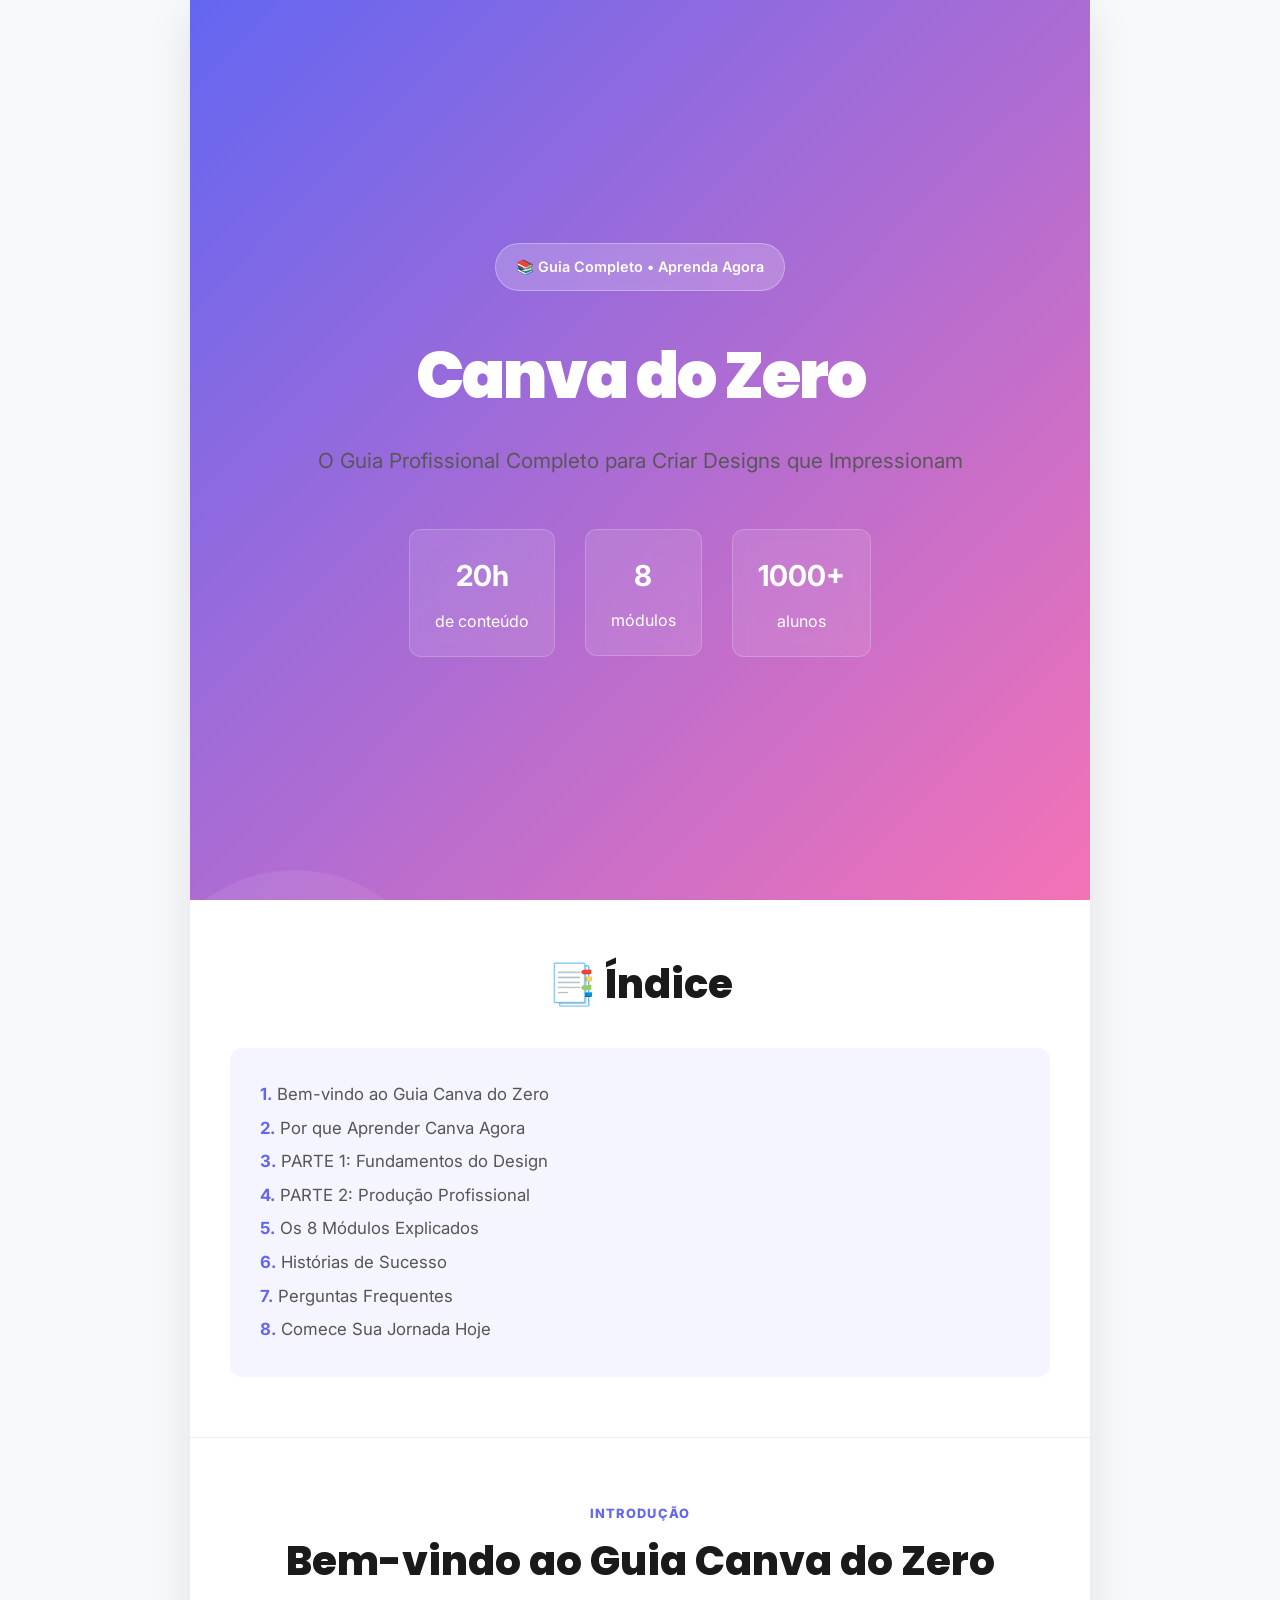
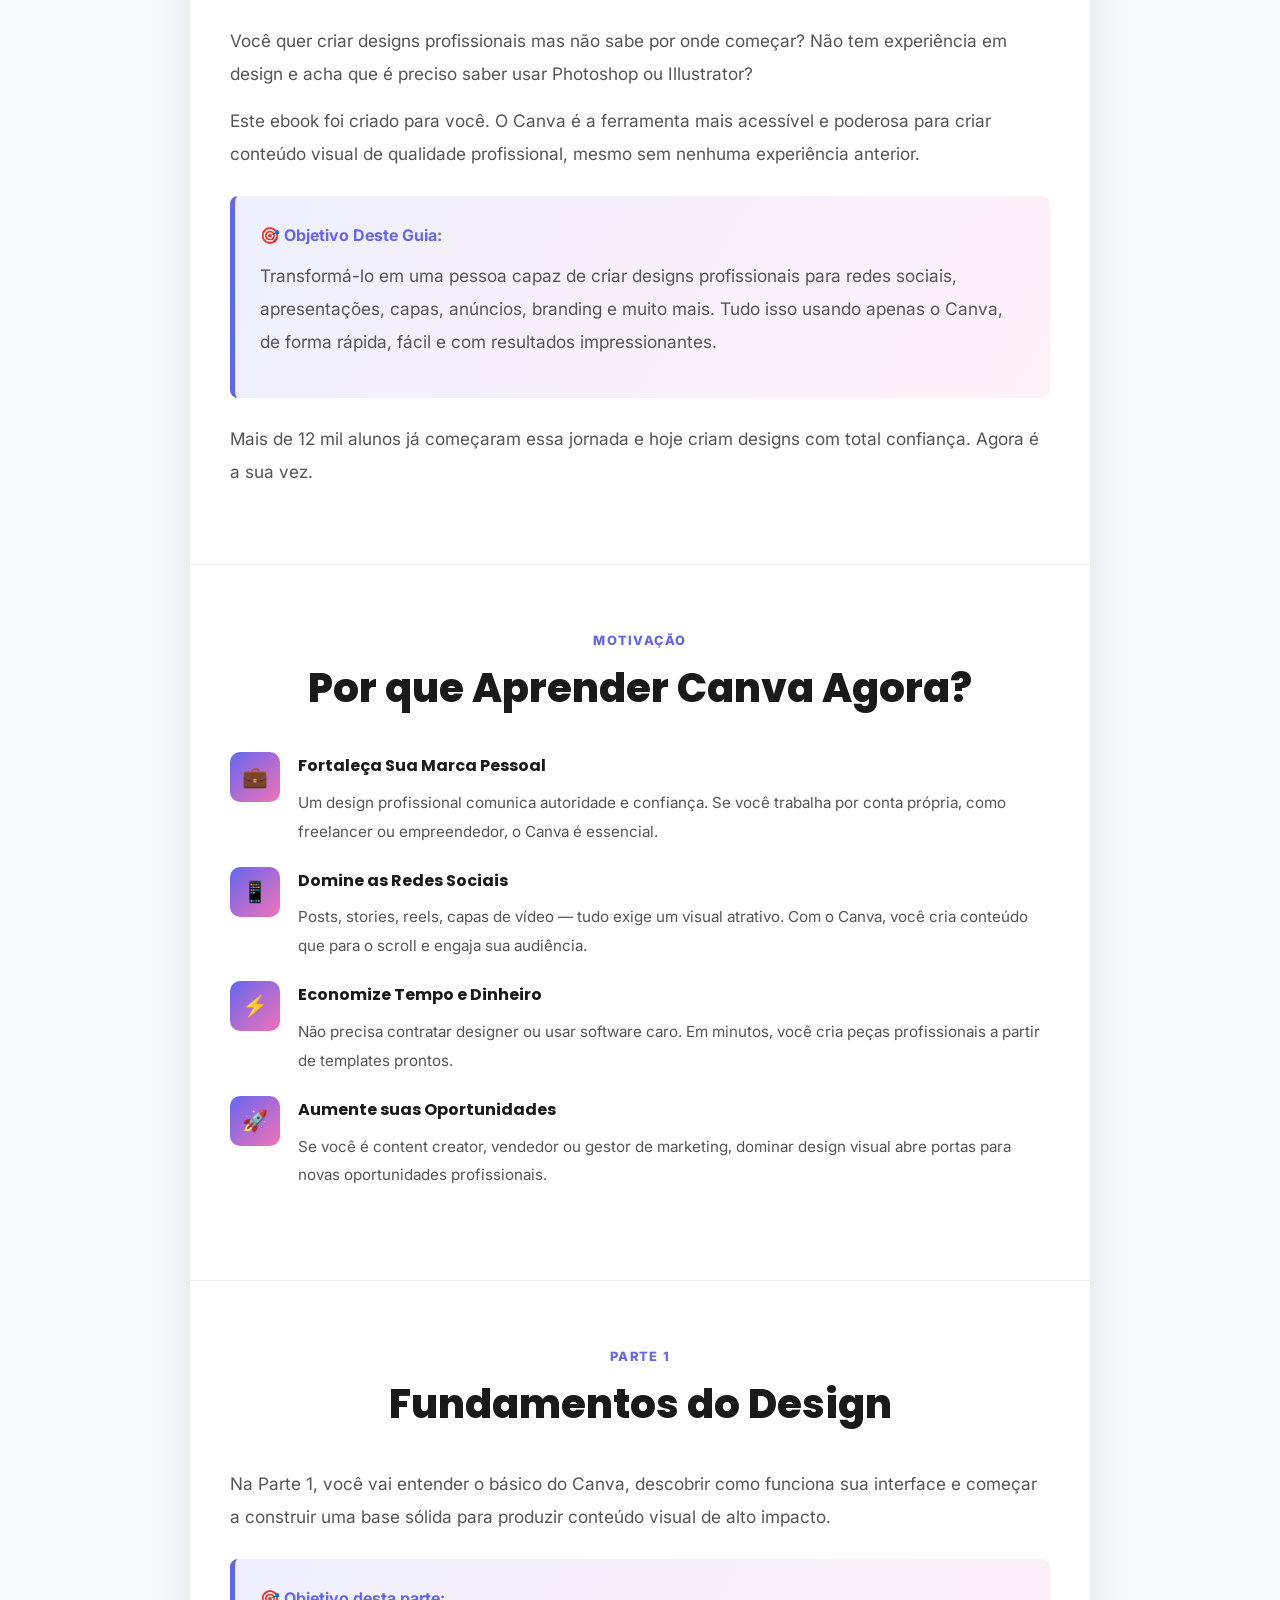
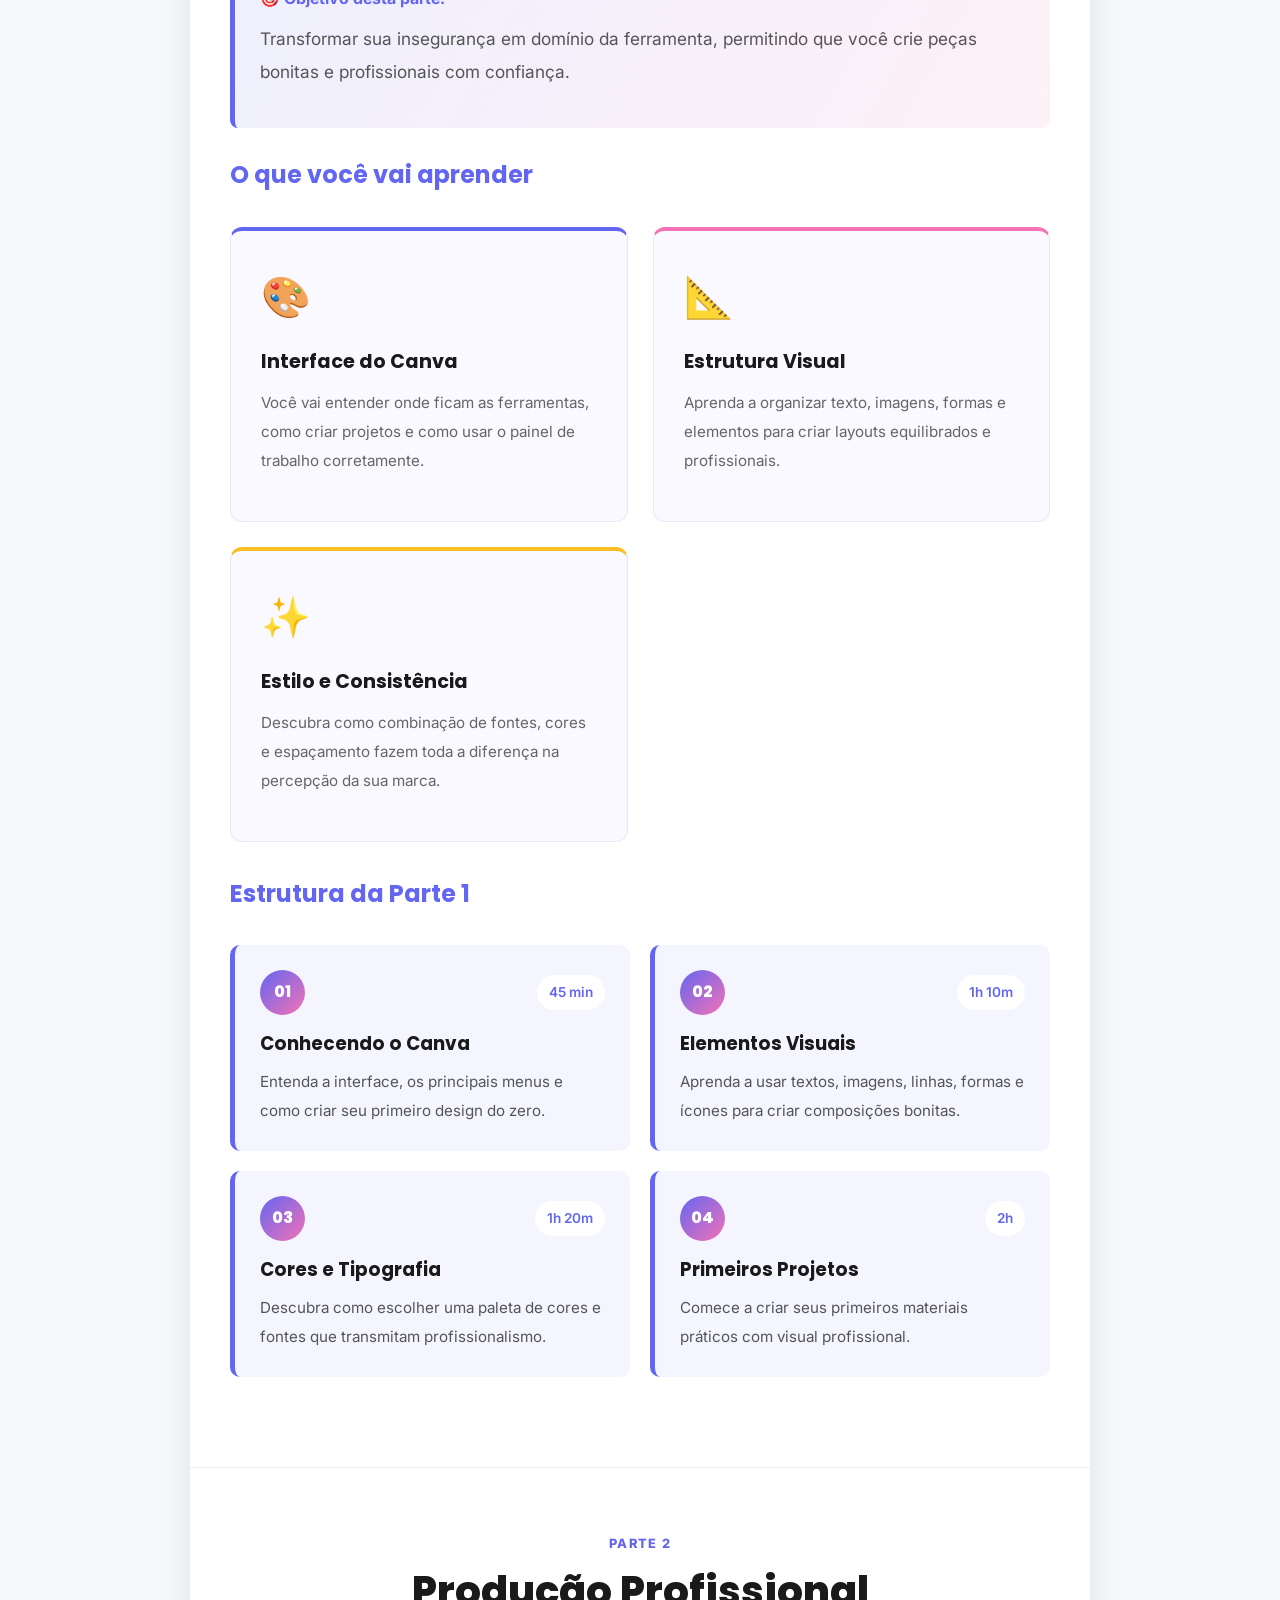
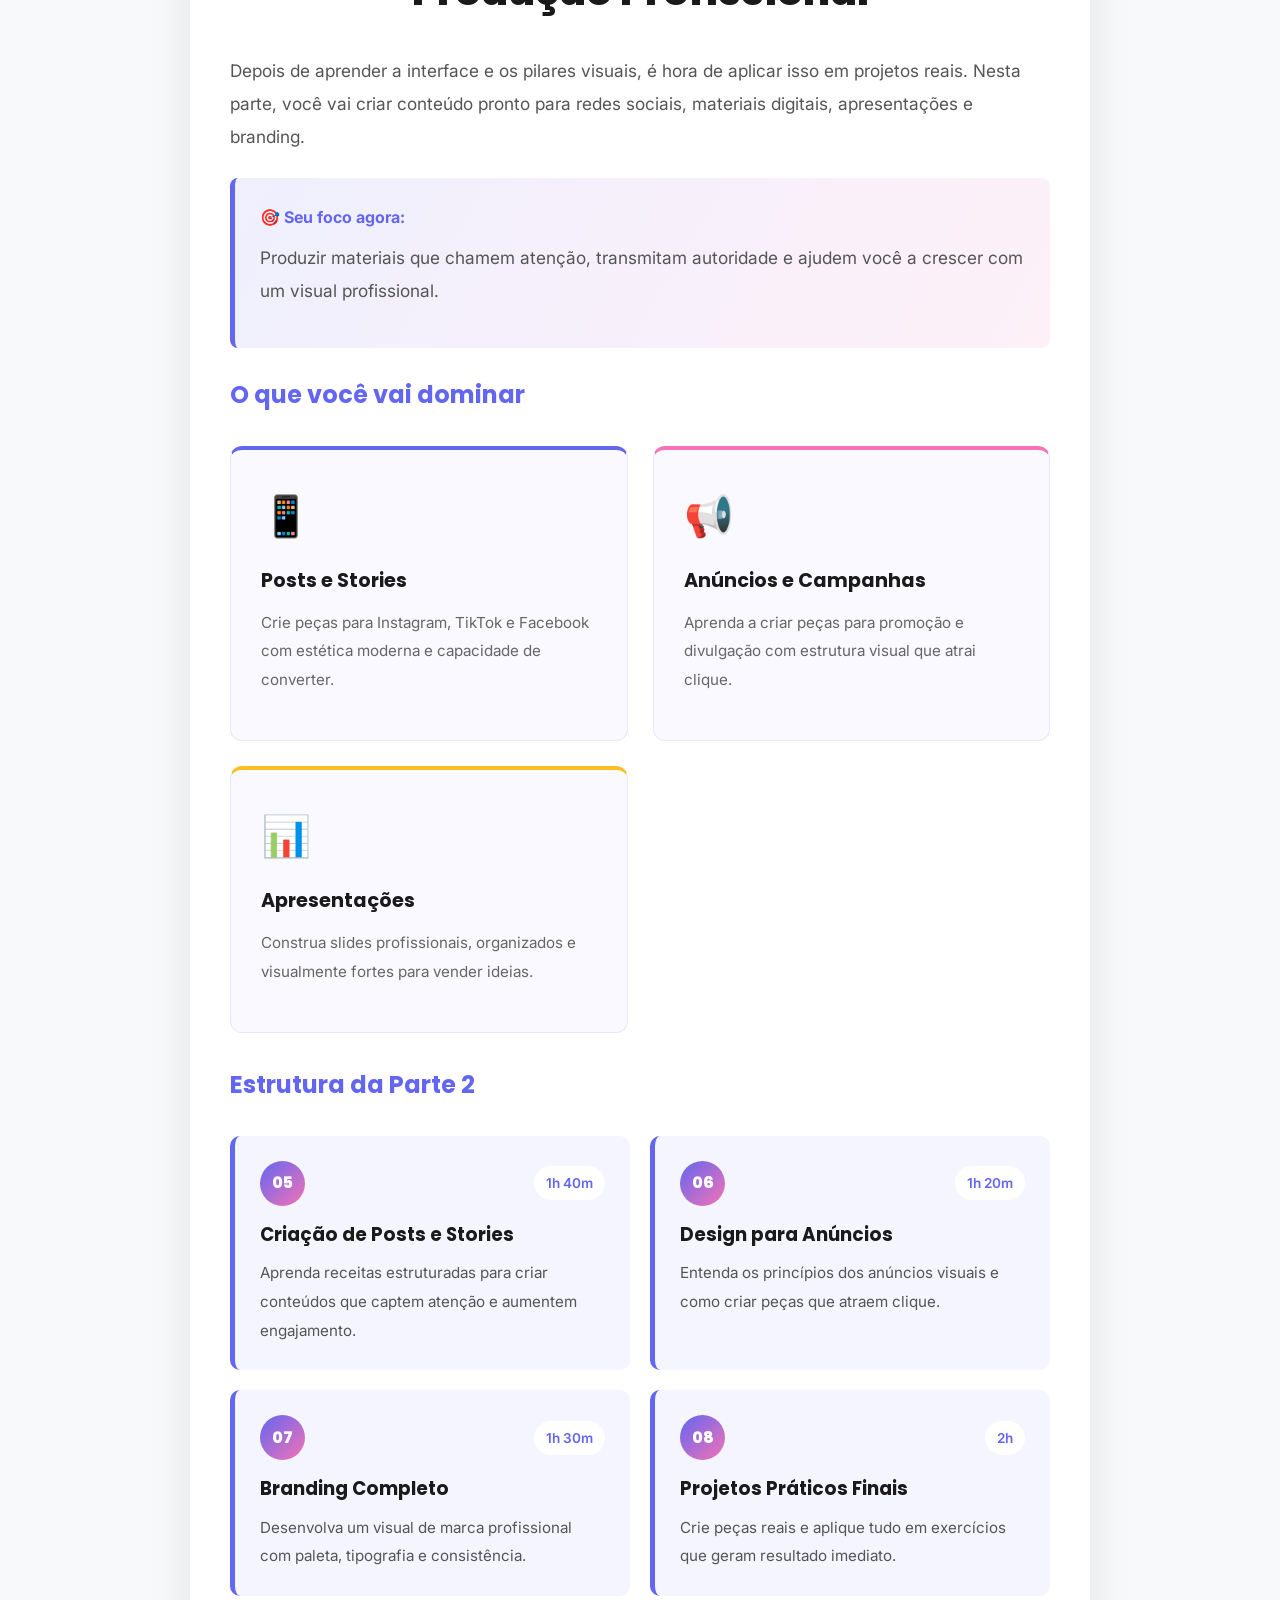
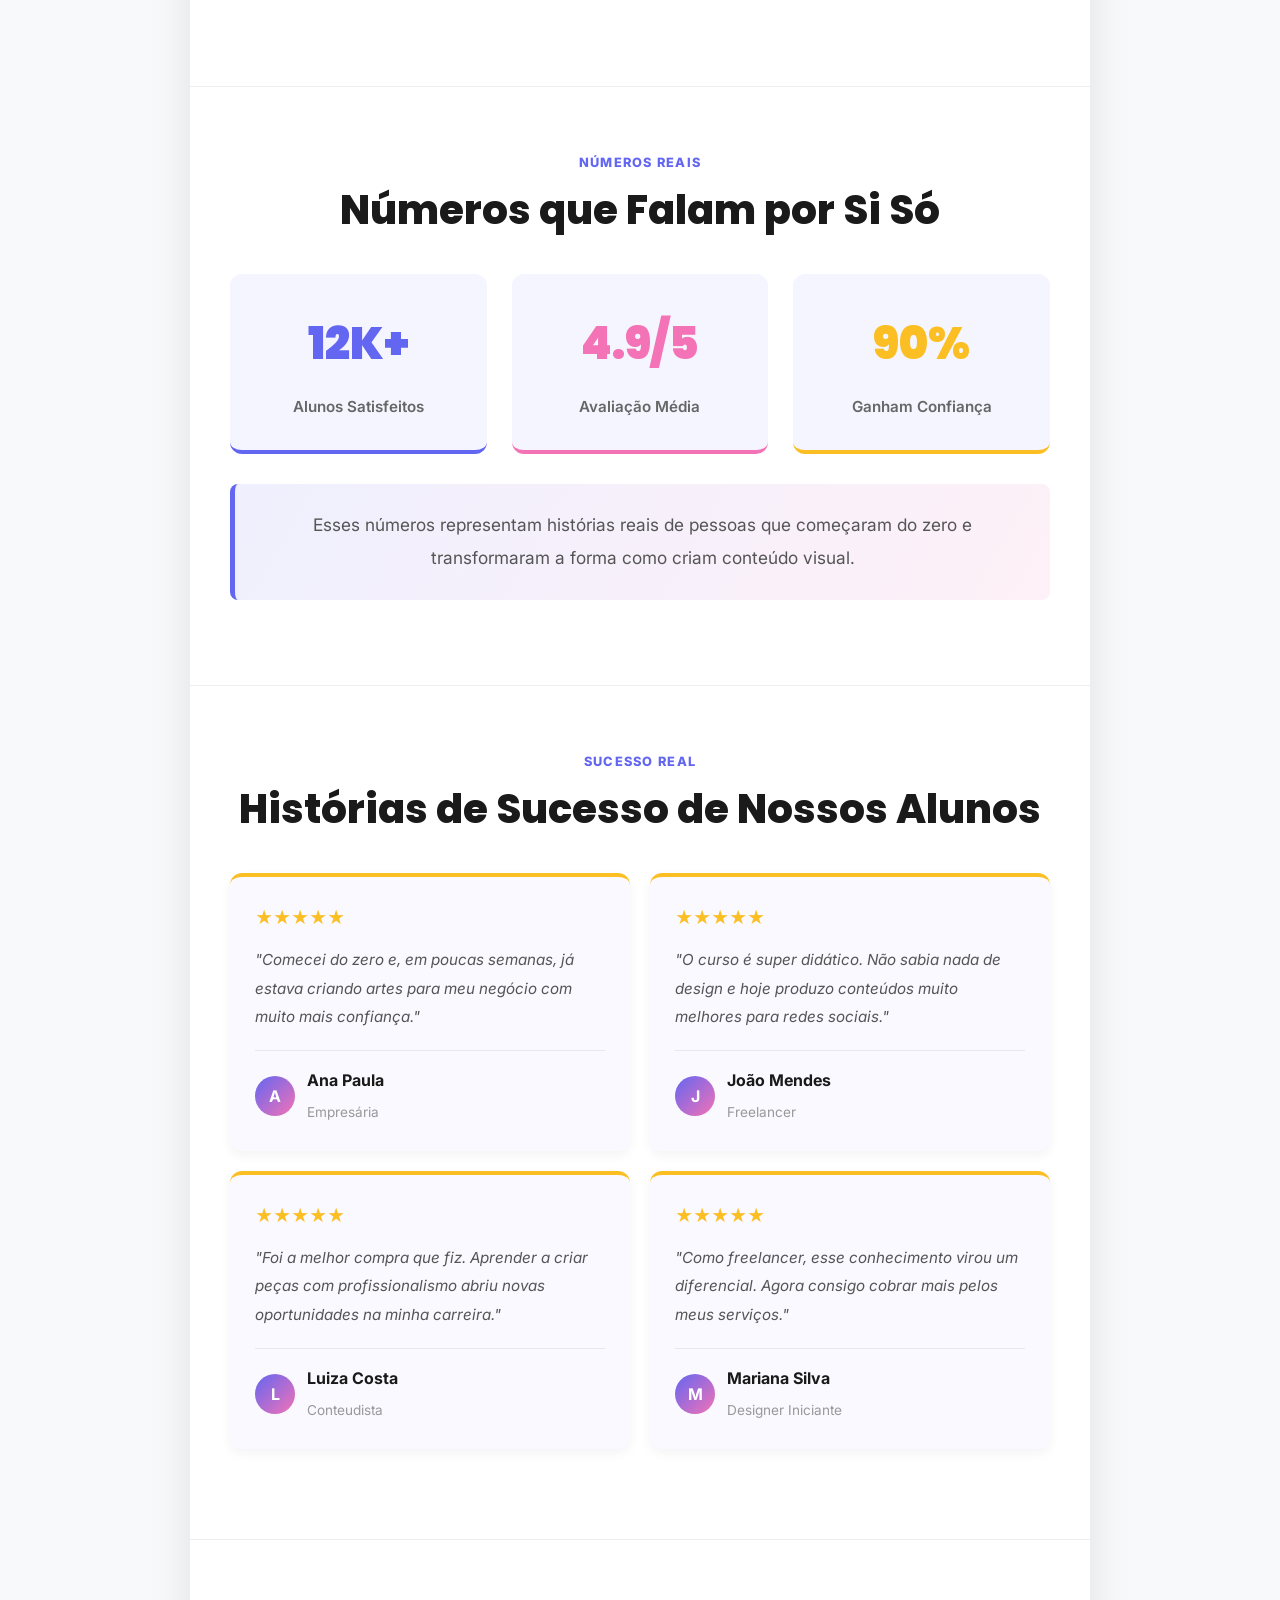
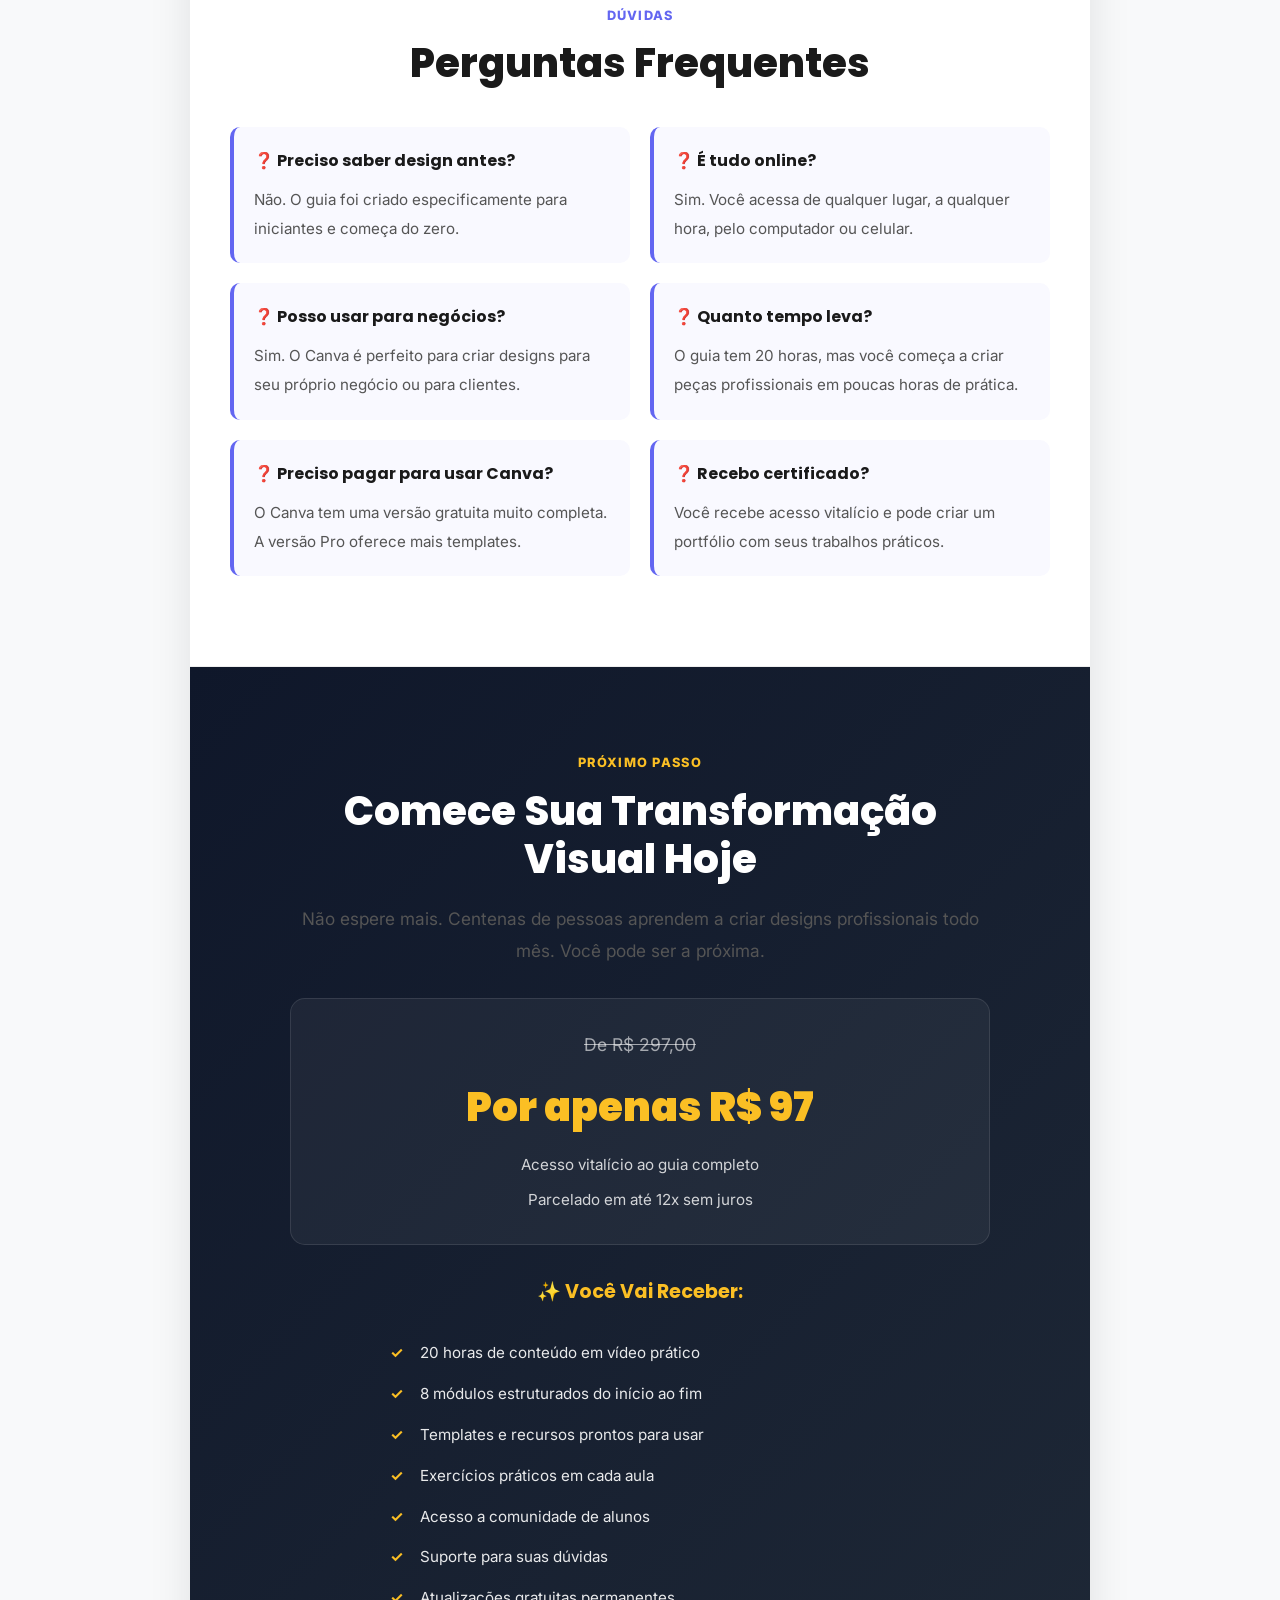
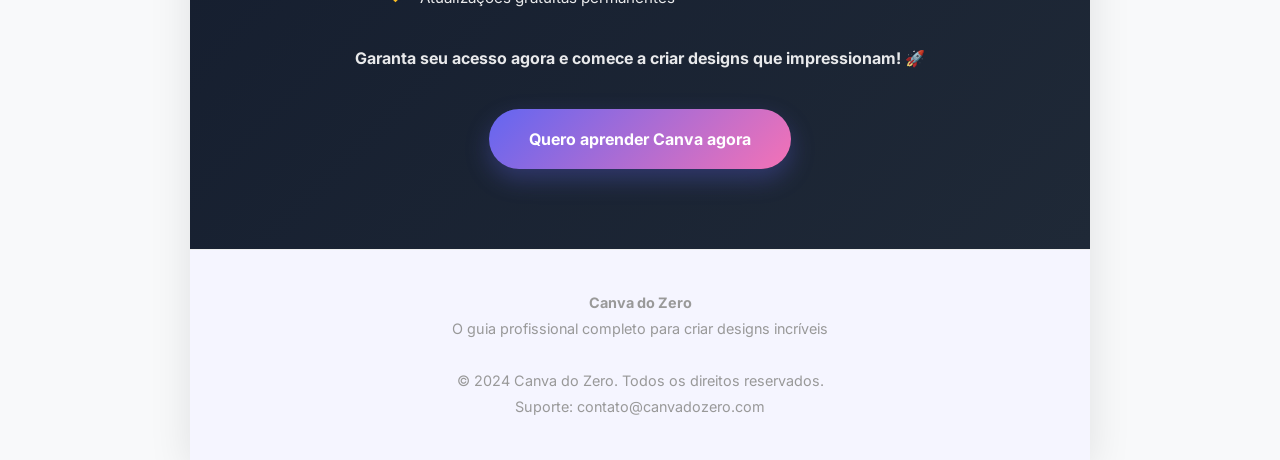
==== ebook-completo.html @ 4d731bd4 "Add: Ebook Canva do Zero completo em um único arquivo" ====
<!DOCTYPE html>
<html lang="pt-BR">
<head>
    <meta charset="UTF-8">
    <meta name="viewport" content="width=device-width, initial-scale=1.0">
    <title>Ebook Canva do Zero - Completo</title>
    <link rel="preconnect" href="https://fonts.googleapis.com">
    <link rel="preconnect" href="https://fonts.gstatic.com" crossorigin>
    <link href="https://fonts.googleapis.com/css2?family=Inter:wght@300;400;500;600;700;800;900&family=Poppins:wght@600;700;800;900&display=swap" rel="stylesheet">
    <style>
        * {
            margin: 0;
            padding: 0;
            box-sizing: border-box;
        }

        body {
            font-family: 'Inter', sans-serif;
            line-height: 1.6;
            color: #1a1a1a;
            background: #f8f9fa;
        }

        .ebook-container {
            max-width: 900px;
            margin: 0 auto;
            background: white;
            box-shadow: 0 10px 40px rgba(0, 0, 0, 0.1);
            line-height: 1.8;
        }

        /* ===== CAPA ===== */
        .cover {
            background: linear-gradient(135deg, #6366f1 0%, #f472b6 100%);
            color: white;
            padding: 100px 40px;
            text-align: center;
            position: relative;
            overflow: hidden;
            min-height: 100vh;
            display: flex;
            flex-direction: column;
            justify-content: center;
            align-items: center;
        }

        .cover::before {
            content: '';
            position: absolute;
            top: -50%;
            right: -10%;
            width: 400px;
            height: 400px;
            background: rgba(255,255,255,0.1);
            border-radius: 50%;
        }

        .cover::after {
            content: '';
            position: absolute;
            bottom: -30%;
            left: -5%;
            width: 300px;
            height: 300px;
            background: rgba(255,255,255,0.08);
            border-radius: 50%;
        }

        .cover-content {
            position: relative;
            z-index: 2;
            max-width: 700px;
        }

        .cover-badge {
            display: inline-block;
            background: rgba(255,255,255,0.2);
            padding: 10px 20px;
            border-radius: 50px;
            font-size: 0.9rem;
            font-weight: 600;
            margin-bottom: 20px;
            backdrop-filter: blur(10px);
            border: 1px solid rgba(255,255,255,0.3);
        }

        .cover h1 {
            font-family: 'Poppins', sans-serif;
            font-size: 4rem;
            font-weight: 900;
            margin: 30px 0;
            letter-spacing: -2px;
            line-height: 1.1;
        }

        .cover .subtitle {
            font-size: 1.3rem;
            opacity: 0.95;
            margin-bottom: 40px;
            line-height: 1.8;
        }

        .cover-features {
            display: flex;
            justify-content: center;
            gap: 30px;
            margin-top: 50px;
            flex-wrap: wrap;
        }

        .cover-feature {
            background: rgba(255,255,255,0.1);
            padding: 20px 25px;
            border-radius: 12px;
            border: 1px solid rgba(255,255,255,0.2);
            backdrop-filter: blur(10px);
        }

        .cover-feature strong {
            display: block;
            font-size: 1.8rem;
            margin-bottom: 5px;
        }

        /* ===== ÍNDICE ===== */
        .section {
            padding: 60px 40px;
            border-bottom: 1px solid #eee;
        }

        .section:last-child {
            border-bottom: none;
        }

        .section-header {
            text-align: center;
            margin-bottom: 40px;
        }

        .eyebrow {
            color: #6366f1;
            font-weight: 800;
            text-transform: uppercase;
            letter-spacing: 0.1em;
            font-size: 0.8rem;
            display: inline-block;
            margin-bottom: 12px;
        }

        h2 {
            font-family: 'Poppins', sans-serif;
            font-size: 2.5rem;
            font-weight: 800;
            color: #1a1a1a;
            margin-bottom: 20px;
            line-height: 1.2;
        }

        h3 {
            font-family: 'Poppins', sans-serif;
            font-size: 1.5rem;
            font-weight: 700;
            color: #6366f1;
            margin: 25px 0 15px;
        }

        p {
            font-size: 1.08rem;
            line-height: 1.9;
            color: #555;
            margin-bottom: 15px;
        }

        .table-of-contents {
            background: #f5f5ff;
            padding: 30px;
            border-radius: 12px;
            margin-top: 30px;
        }

        .toc-item {
            font-size: 1.05rem;
            line-height: 2;
            color: #555;
        }

        .toc-item strong {
            color: #6366f1;
        }

        /* ===== CONTEÚDO ===== */
        .highlight {
            background: linear-gradient(120deg, rgba(99, 102, 241, 0.1) 0%, rgba(244, 114, 182, 0.1) 100%);
            padding: 25px;
            border-left: 5px solid #6366f1;
            border-radius: 8px;
            margin: 25px 0;
        }

        .highlight strong {
            color: #6366f1;
            display: block;
            margin-bottom: 10px;
        }

        .grid {
            display: grid;
            grid-template-columns: repeat(auto-fit, minmax(280px, 1fr));
            gap: 25px;
            margin: 30px 0;
        }

        .card {
            background: #f9f9ff;
            padding: 30px;
            border-radius: 12px;
            border: 1px solid #e8e8f6;
            border-top: 4px solid #6366f1;
        }

        .card.pink {
            border-top-color: #f472b6;
        }

        .card.gold {
            border-top-color: #fbbf24;
        }

        .card-icon {
            font-size: 2.5rem;
            margin-bottom: 12px;
        }

        .card h4 {
            font-family: 'Poppins', sans-serif;
            font-size: 1.2rem;
            font-weight: 700;
            margin-bottom: 10px;
            color: #1a1a1a;
        }

        .card p {
            font-size: 0.95rem;
            color: #666;
        }

        /* ===== MÓDULOS ===== */
        .modules {
            display: grid;
            grid-template-columns: repeat(auto-fit, minmax(300px, 1fr));
            gap: 20px;
            margin: 30px 0;
        }

        .module {
            background: #f5f5ff;
            padding: 25px;
            border-radius: 10px;
            border-left: 5px solid #6366f1;
        }

        .module-header {
            display: flex;
            justify-content: space-between;
            align-items: center;
            margin-bottom: 12px;
        }

        .module-number {
            background: linear-gradient(135deg, #6366f1, #f472b6);
            color: white;
            width: 45px;
            height: 45px;
            border-radius: 50%;
            display: flex;
            align-items: center;
            justify-content: center;
            font-weight: 800;
            font-family: 'Poppins', sans-serif;
        }

        .module-time {
            background: white;
            color: #6366f1;
            padding: 5px 12px;
            border-radius: 20px;
            font-size: 0.85rem;
            font-weight: 600;
        }

        .module h4 {
            font-family: 'Poppins', sans-serif;
            font-size: 1.15rem;
            font-weight: 700;
            margin: 0 0 8px 0;
            color: #1a1a1a;
        }

        .module p {
            font-size: 0.95rem;
            margin-bottom: 0;
        }

        /* ===== BENEFÍCIOS ===== */
        .benefits-list {
            display: grid;
            gap: 20px;
            margin: 30px 0;
        }

        .benefit-item {
            display: flex;
            gap: 18px;
            align-items: flex-start;
        }

        .benefit-icon {
            width: 50px;
            height: 50px;
            background: linear-gradient(135deg, #6366f1, #f472b6);
            border-radius: 10px;
            display: flex;
            align-items: center;
            justify-content: center;
            font-size: 1.3rem;
            flex-shrink: 0;
            color: white;
        }

        .benefit-content h4 {
            font-family: 'Poppins', sans-serif;
            font-weight: 700;
            margin-bottom: 8px;
            color: #1a1a1a;
        }

        .benefit-content p {
            font-size: 0.95rem;
            margin-bottom: 0;
        }

        /* ===== DEPOIMENTOS ===== */
        .testimonials {
            display: grid;
            grid-template-columns: repeat(auto-fit, minmax(300px, 1fr));
            gap: 20px;
            margin: 30px 0;
        }

        .testimonial {
            background: #f9f9ff;
            padding: 25px;
            border-radius: 12px;
            border-top: 4px solid #fbbf24;
            box-shadow: 0 4px 12px rgba(0,0,0,0.05);
        }

        .stars {
            color: #fbbf24;
            font-size: 1.1rem;
            margin-bottom: 12px;
        }

        .testimonial-text {
            font-style: italic;
            color: #555;
            margin-bottom: 18px;
            font-size: 0.95rem;
        }

        .testimonial-author {
            display: flex;
            align-items: center;
            gap: 12px;
            padding-top: 15px;
            border-top: 1px solid #e8e8e8;
        }

        .author-avatar {
            width: 40px;
            height: 40px;
            border-radius: 50%;
            background: linear-gradient(135deg, #6366f1, #f472b6);
            color: white;
            display: flex;
            align-items: center;
            justify-content: center;
            font-weight: 700;
            font-size: 1rem;
        }

        .author-info strong {
            display: block;
            color: #1a1a1a;
            margin-bottom: 2px;
        }

        .author-info span {
            font-size: 0.85rem;
            color: #999;
        }

        /* ===== FAQ ===== */
        .faq {
            display: grid;
            grid-template-columns: repeat(auto-fit, minmax(300px, 1fr));
            gap: 20px;
            margin: 30px 0;
        }

        .faq-item {
            background: #f9f9ff;
            padding: 20px;
            border-radius: 10px;
            border-left: 4px solid #6366f1;
        }

        .faq-item h4 {
            font-family: 'Poppins', sans-serif;
            font-weight: 700;
            margin-bottom: 10px;
            color: #1a1a1a;
        }

        .faq-item p {
            font-size: 0.95rem;
            margin-bottom: 0;
        }

        /* ===== ESTATÍSTICAS ===== */
        .stats {
            display: grid;
            grid-template-columns: repeat(auto-fit, minmax(200px, 1fr));
            gap: 25px;
            margin: 30px 0;
        }

        .stat-box {
            background: #f5f5ff;
            padding: 30px;
            border-radius: 12px;
            text-align: center;
            border-bottom: 4px solid #6366f1;
        }

        .stat-box.pink {
            border-bottom-color: #f472b6;
        }

        .stat-box.gold {
            border-bottom-color: #fbbf24;
        }

        .stat-number {
            font-family: 'Poppins', sans-serif;
            font-size: 2.8rem;
            font-weight: 900;
            color: #6366f1;
            margin-bottom: 8px;
        }

        .stat-box.pink .stat-number {
            color: #f472b6;
        }

        .stat-box.gold .stat-number {
            color: #fbbf24;
        }

        .stat-label {
            font-size: 0.95rem;
            font-weight: 600;
            color: #666;
        }

        /* ===== CTA FINAL ===== */
        .cta-section {
            background: linear-gradient(135deg, #0f172a 0%, #1f2937 100%);
            color: white;
            text-align: center;
            padding: 80px 40px;
        }

        .cta-content {
            max-width: 700px;
            margin: 0 auto;
        }

        .cta-section h2 {
            color: white;
            margin-bottom: 20px;
        }

        .cta-section .eyebrow {
            color: #fbbf24;
        }

        .price-box {
            background: rgba(255,255,255,0.05);
            border: 1px solid rgba(255,255,255,0.1);
            border-radius: 15px;
            padding: 30px;
            margin: 30px 0;
        }

        .old-price {
            text-decoration: line-through;
            color: rgba(255,255,255,0.6);
            font-size: 1.1rem;
            margin-bottom: 10px;
        }

        .new-price {
            font-family: 'Poppins', sans-serif;
            font-size: 2.5rem;
            font-weight: 900;
            color: #fbbf24;
        }

        .price-period {
            color: rgba(255,255,255,0.8);
            font-size: 0.95rem;
            margin-top: 8px;
        }

        .benefits-list-cta {
            text-align: left;
            margin: 30px 0;
            max-width: 500px;
            margin-left: auto;
            margin-right: auto;
        }

        .benefits-list-cta p {
            color: rgba(255,255,255,0.9);
            margin: 12px 0;
            font-size: 0.95rem;
            padding-left: 30px;
            position: relative;
        }

        .benefits-list-cta p:before {
            content: '✓';
            position: absolute;
            left: 0;
            color: #fbbf24;
            font-weight: 700;
        }

        .btn {
            display: inline-block;
            background: linear-gradient(135deg, #6366f1, #f472b6);
            color: white;
            text-decoration: none;
            padding: 16px 40px;
            border-radius: 50px;
            font-weight: 700;
            font-size: 1rem;
            margin-top: 20px;
            box-shadow: 0 10px 25px rgba(99, 102, 241, 0.3);
            transition: transform 0.2s;
        }

        .btn:hover {
            transform: translateY(-2px);
        }

        /* ===== FOOTER ===== */
        .footer {
            text-align: center;
            padding: 40px;
            background: #f5f5ff;
            color: #999;
            font-size: 0.9rem;
            border-top: 1px solid #eee;
        }

        /* ===== PÁGINA QUEBRA (PRINT) ===== */
        @media print {
            .section {
                page-break-inside: avoid;
                padding: 40px;
            }
        }

        @media (max-width: 768px) {
            .cover h1 {
                font-size: 2.5rem;
            }

            h2 {
                font-size: 1.8rem;
            }

            .section {
                padding: 40px 20px;
            }

            .grid, .modules, .stats, .testimonials, .faq {
                grid-template-columns: 1fr;
            }

            .cover-features {
                gap: 15px;
            }
        }
    </style>
</head>
<body>
    <div class="ebook-container">
        <!-- ===== CAPA ===== -->
        <section class="cover">
            <div class="cover-content">
                <div class="cover-badge">📚 Guia Completo • Aprenda Agora</div>
                <h1>Canva do Zero</h1>
                <p class="subtitle">O Guia Profissional Completo para Criar Designs que Impressionam</p>

                <div class="cover-features">
                    <div class="cover-feature">
                        <strong>20h</strong>
                        <span>de conteúdo</span>
                    </div>
                    <div class="cover-feature">
                        <strong>8</strong>
                        <span>módulos</span>
                    </div>
                    <div class="cover-feature">
                        <strong>1000+</strong>
                        <span>alunos</span>
                    </div>
                </div>
            </div>
        </section>

        <!-- ===== ÍNDICE ===== -->
        <section class="section">
            <div class="section-header">
                <h2>📑 Índice</h2>
            </div>
            <div class="table-of-contents">
                <div class="toc-item"><strong>1.</strong> Bem-vindo ao Guia Canva do Zero</div>
                <div class="toc-item"><strong>2.</strong> Por que Aprender Canva Agora</div>
                <div class="toc-item"><strong>3.</strong> PARTE 1: Fundamentos do Design</div>
                <div class="toc-item"><strong>4.</strong> PARTE 2: Produção Profissional</div>
                <div class="toc-item"><strong>5.</strong> Os 8 Módulos Explicados</div>
                <div class="toc-item"><strong>6.</strong> Histórias de Sucesso</div>
                <div class="toc-item"><strong>7.</strong> Perguntas Frequentes</div>
                <div class="toc-item"><strong>8.</strong> Comece Sua Jornada Hoje</div>
            </div>
        </section>

        <!-- ===== INTRODUÇÃO ===== -->
        <section class="section">
            <div class="section-header">
                <span class="eyebrow">Introdução</span>
                <h2>Bem-vindo ao Guia Canva do Zero</h2>
            </div>

            <p>Você quer criar designs profissionais mas não sabe por onde começar? Não tem experiência em design e acha que é preciso saber usar Photoshop ou Illustrator?</p>

            <p>Este ebook foi criado para você. O Canva é a ferramenta mais acessível e poderosa para criar conteúdo visual de qualidade profissional, mesmo sem nenhuma experiência anterior.</p>

            <div class="highlight">
                <strong>🎯 Objetivo Deste Guia:</strong>
                <p>Transformá-lo em uma pessoa capaz de criar designs profissionais para redes sociais, apresentações, capas, anúncios, branding e muito mais. Tudo isso usando apenas o Canva, de forma rápida, fácil e com resultados impressionantes.</p>
            </div>

            <p>Mais de 12 mil alunos já começaram essa jornada e hoje criam designs com total confiança. Agora é a sua vez.</p>
        </section>

        <!-- ===== POR QUE APRENDER ===== -->
        <section class="section">
            <div class="section-header">
                <span class="eyebrow">Motivação</span>
                <h2>Por que Aprender Canva Agora?</h2>
            </div>

            <div class="benefits-list">
                <div class="benefit-item">
                    <div class="benefit-icon">💼</div>
                    <div class="benefit-content">
                        <h4>Fortaleça Sua Marca Pessoal</h4>
                        <p>Um design profissional comunica autoridade e confiança. Se você trabalha por conta própria, como freelancer ou empreendedor, o Canva é essencial.</p>
                    </div>
                </div>

                <div class="benefit-item">
                    <div class="benefit-icon">📱</div>
                    <div class="benefit-content">
                        <h4>Domine as Redes Sociais</h4>
                        <p>Posts, stories, reels, capas de vídeo — tudo exige um visual atrativo. Com o Canva, você cria conteúdo que para o scroll e engaja sua audiência.</p>
                    </div>
                </div>

                <div class="benefit-item">
                    <div class="benefit-icon">⚡</div>
                    <div class="benefit-content">
                        <h4>Economize Tempo e Dinheiro</h4>
                        <p>Não precisa contratar designer ou usar software caro. Em minutos, você cria peças profissionais a partir de templates prontos.</p>
                    </div>
                </div>

                <div class="benefit-item">
                    <div class="benefit-icon">🚀</div>
                    <div class="benefit-content">
                        <h4>Aumente suas Oportunidades</h4>
                        <p>Se você é content creator, vendedor ou gestor de marketing, dominar design visual abre portas para novas oportunidades profissionais.</p>
                    </div>
                </div>
            </div>
        </section>

        <!-- ===== PARTE 1: FUNDAMENTOS ===== -->
        <section class="section">
            <div class="section-header">
                <span class="eyebrow">Parte 1</span>
                <h2>Fundamentos do Design</h2>
            </div>

            <p>Na Parte 1, você vai entender o básico do Canva, descobrir como funciona sua interface e começar a construir uma base sólida para produzir conteúdo visual de alto impacto.</p>

            <div class="highlight">
                <strong>🎯 Objetivo desta parte:</strong>
                <p>Transformar sua insegurança em domínio da ferramenta, permitindo que você crie peças bonitas e profissionais com confiança.</p>
            </div>

            <h3>O que você vai aprender</h3>
            <div class="grid">
                <div class="card">
                    <div class="card-icon">🎨</div>
                    <h4>Interface do Canva</h4>
                    <p>Você vai entender onde ficam as ferramentas, como criar projetos e como usar o painel de trabalho corretamente.</p>
                </div>

                <div class="card pink">
                    <div class="card-icon">📐</div>
                    <h4>Estrutura Visual</h4>
                    <p>Aprenda a organizar texto, imagens, formas e elementos para criar layouts equilibrados e profissionais.</p>
                </div>

                <div class="card gold">
                    <div class="card-icon">✨</div>
                    <h4>Estilo e Consistência</h4>
                    <p>Descubra como combinação de fontes, cores e espaçamento fazem toda a diferença na percepção da sua marca.</p>
                </div>
            </div>

            <h3>Estrutura da Parte 1</h3>
            <div class="modules">
                <div class="module">
                    <div class="module-header">
                        <div class="module-number">01</div>
                        <div class="module-time">45 min</div>
                    </div>
                    <h4>Conhecendo o Canva</h4>
                    <p>Entenda a interface, os principais menus e como criar seu primeiro design do zero.</p>
                </div>

                <div class="module">
                    <div class="module-header">
                        <div class="module-number">02</div>
                        <div class="module-time">1h 10m</div>
                    </div>
                    <h4>Elementos Visuais</h4>
                    <p>Aprenda a usar textos, imagens, linhas, formas e ícones para criar composições bonitas.</p>
                </div>

                <div class="module">
                    <div class="module-header">
                        <div class="module-number">03</div>
                        <div class="module-time">1h 20m</div>
                    </div>
                    <h4>Cores e Tipografia</h4>
                    <p>Descubra como escolher uma paleta de cores e fontes que transmitam profissionalismo.</p>
                </div>

                <div class="module">
                    <div class="module-header">
                        <div class="module-number">04</div>
                        <div class="module-time">2h</div>
                    </div>
                    <h4>Primeiros Projetos</h4>
                    <p>Comece a criar seus primeiros materiais práticos com visual profissional.</p>
                </div>
            </div>
        </section>

        <!-- ===== PARTE 2: PRODUÇÃO PROFISSIONAL ===== -->
        <section class="section">
            <div class="section-header">
                <span class="eyebrow">Parte 2</span>
                <h2>Produção Profissional</h2>
            </div>

            <p>Depois de aprender a interface e os pilares visuais, é hora de aplicar isso em projetos reais. Nesta parte, você vai criar conteúdo pronto para redes sociais, materiais digitais, apresentações e branding.</p>

            <div class="highlight">
                <strong>🎯 Seu foco agora:</strong>
                <p>Produzir materiais que chamem atenção, transmitam autoridade e ajudem você a crescer com um visual profissional.</p>
            </div>

            <h3>O que você vai dominar</h3>
            <div class="grid">
                <div class="card">
                    <div class="card-icon">📱</div>
                    <h4>Posts e Stories</h4>
                    <p>Crie peças para Instagram, TikTok e Facebook com estética moderna e capacidade de converter.</p>
                </div>

                <div class="card pink">
                    <div class="card-icon">📢</div>
                    <h4>Anúncios e Campanhas</h4>
                    <p>Aprenda a criar peças para promoção e divulgação com estrutura visual que atrai clique.</p>
                </div>

                <div class="card gold">
                    <div class="card-icon">📊</div>
                    <h4>Apresentações</h4>
                    <p>Construa slides profissionais, organizados e visualmente fortes para vender ideias.</p>
                </div>
            </div>

            <h3>Estrutura da Parte 2</h3>
            <div class="modules">
                <div class="module">
                    <div class="module-header">
                        <div class="module-number">05</div>
                        <div class="module-time">1h 40m</div>
                    </div>
                    <h4>Criação de Posts e Stories</h4>
                    <p>Aprenda receitas estruturadas para criar conteúdos que captem atenção e aumentem engajamento.</p>
                </div>

                <div class="module">
                    <div class="module-header">
                        <div class="module-number">06</div>
                        <div class="module-time">1h 20m</div>
                    </div>
                    <h4>Design para Anúncios</h4>
                    <p>Entenda os princípios dos anúncios visuais e como criar peças que atraem clique.</p>
                </div>

                <div class="module">
                    <div class="module-header">
                        <div class="module-number">07</div>
                        <div class="module-time">1h 30m</div>
                    </div>
                    <h4>Branding Completo</h4>
                    <p>Desenvolva um visual de marca profissional com paleta, tipografia e consistência.</p>
                </div>

                <div class="module">
                    <div class="module-header">
                        <div class="module-number">08</div>
                        <div class="module-time">2h</div>
                    </div>
                    <h4>Projetos Práticos Finais</h4>
                    <p>Crie peças reais e aplique tudo em exercícios que geram resultado imediato.</p>
                </div>
            </div>
        </section>

        <!-- ===== ESTATÍSTICAS ===== -->
        <section class="section">
            <div class="section-header">
                <span class="eyebrow">Números Reais</span>
                <h2>Números que Falam por Si Só</h2>
            </div>

            <div class="stats">
                <div class="stat-box">
                    <div class="stat-number">12K+</div>
                    <div class="stat-label">Alunos Satisfeitos</div>
                </div>

                <div class="stat-box pink">
                    <div class="stat-number">4.9/5</div>
                    <div class="stat-label">Avaliação Média</div>
                </div>

                <div class="stat-box gold">
                    <div class="stat-number">90%</div>
                    <div class="stat-label">Ganham Confiança</div>
                </div>
            </div>

            <div class="highlight">
                <p style="margin: 0; text-align: center;">Esses números representam histórias reais de pessoas que começaram do zero e transformaram a forma como criam conteúdo visual.</p>
            </div>
        </section>

        <!-- ===== DEPOIMENTOS ===== -->
        <section class="section">
            <div class="section-header">
                <span class="eyebrow">Sucesso Real</span>
                <h2>Histórias de Sucesso de Nossos Alunos</h2>
            </div>

            <div class="testimonials">
                <div class="testimonial">
                    <div class="stars">★★★★★</div>
                    <p class="testimonial-text">"Comecei do zero e, em poucas semanas, já estava criando artes para meu negócio com muito mais confiança."</p>
                    <div class="testimonial-author">
                        <div class="author-avatar">A</div>
                        <div class="author-info">
                            <strong>Ana Paula</strong>
                            <span>Empresária</span>
                        </div>
                    </div>
                </div>

                <div class="testimonial">
                    <div class="stars">★★★★★</div>
                    <p class="testimonial-text">"O curso é super didático. Não sabia nada de design e hoje produzo conteúdos muito melhores para redes sociais."</p>
                    <div class="testimonial-author">
                        <div class="author-avatar">J</div>
                        <div class="author-info">
                            <strong>João Mendes</strong>
                            <span>Freelancer</span>
                        </div>
                    </div>
                </div>

                <div class="testimonial">
                    <div class="stars">★★★★★</div>
                    <p class="testimonial-text">"Foi a melhor compra que fiz. Aprender a criar peças com profissionalismo abriu novas oportunidades na minha carreira."</p>
                    <div class="testimonial-author">
                        <div class="author-avatar">L</div>
                        <div class="author-info">
                            <strong>Luiza Costa</strong>
                            <span>Conteudista</span>
                        </div>
                    </div>
                </div>

                <div class="testimonial">
                    <div class="stars">★★★★★</div>
                    <p class="testimonial-text">"Como freelancer, esse conhecimento virou um diferencial. Agora consigo cobrar mais pelos meus serviços."</p>
                    <div class="testimonial-author">
                        <div class="author-avatar">M</div>
                        <div class="author-info">
                            <strong>Mariana Silva</strong>
                            <span>Designer Iniciante</span>
                        </div>
                    </div>
                </div>
            </div>
        </section>

        <!-- ===== FAQ ===== -->
        <section class="section">
            <div class="section-header">
                <span class="eyebrow">Dúvidas</span>
                <h2>Perguntas Frequentes</h2>
            </div>

            <div class="faq">
                <div class="faq-item">
                    <h4>❓ Preciso saber design antes?</h4>
                    <p>Não. O guia foi criado especificamente para iniciantes e começa do zero.</p>
                </div>

                <div class="faq-item">
                    <h4>❓ É tudo online?</h4>
                    <p>Sim. Você acessa de qualquer lugar, a qualquer hora, pelo computador ou celular.</p>
                </div>

                <div class="faq-item">
                    <h4>❓ Posso usar para negócios?</h4>
                    <p>Sim. O Canva é perfeito para criar designs para seu próprio negócio ou para clientes.</p>
                </div>

                <div class="faq-item">
                    <h4>❓ Quanto tempo leva?</h4>
                    <p>O guia tem 20 horas, mas você começa a criar peças profissionais em poucas horas de prática.</p>
                </div>

                <div class="faq-item">
                    <h4>❓ Preciso pagar para usar Canva?</h4>
                    <p>O Canva tem uma versão gratuita muito completa. A versão Pro oferece mais templates.</p>
                </div>

                <div class="faq-item">
                    <h4>❓ Recebo certificado?</h4>
                    <p>Você recebe acesso vitalício e pode criar um portfólio com seus trabalhos práticos.</p>
                </div>
            </div>
        </section>

        <!-- ===== CTA FINAL ===== -->
        <section class="cta-section">
            <div class="cta-content">
                <span class="eyebrow">Próximo passo</span>
                <h2>Comece Sua Transformação Visual Hoje</h2>
                <p>Não espere mais. Centenas de pessoas aprendem a criar designs profissionais todo mês. Você pode ser a próxima.</p>

                <div class="price-box">
                    <div class="old-price">De R$ 297,00</div>
                    <div class="new-price">Por apenas R$ 97</div>
                    <div class="price-period">Acesso vitalício ao guia completo</div>
                    <div class="price-period">Parcelado em até 12x sem juros</div>
                </div>

                <h3 style="color: #fbbf24; font-size: 1.2rem;">✨ Você Vai Receber:</h3>
                <div class="benefits-list-cta">
                    <p>20 horas de conteúdo em vídeo prático</p>
                    <p>8 módulos estruturados do início ao fim</p>
                    <p>Templates e recursos prontos para usar</p>
                    <p>Exercícios práticos em cada aula</p>
                    <p>Acesso a comunidade de alunos</p>
                    <p>Suporte para suas dúvidas</p>
                    <p>Atualizações gratuitas permanentes</p>
                </div>

                <p style="margin-top: 30px; font-size: 1rem; color: rgba(255,255,255,0.9);">
                    <strong>Garanta seu acesso agora e comece a criar designs que impressionam! 🚀</strong>
                </p>

                <a href="#" class="btn">Quero aprender Canva agora</a>
            </div>
        </section>

        <!-- ===== FOOTER ===== -->
        <section class="footer">
            <strong>Canva do Zero</strong><br>
            O guia profissional completo para criar designs incríveis
            <br><br>
            © 2024 Canva do Zero. Todos os direitos reservados.<br>
            Suporte: contato@canvadozero.com
        </section>
    </div>
</body>
</html>
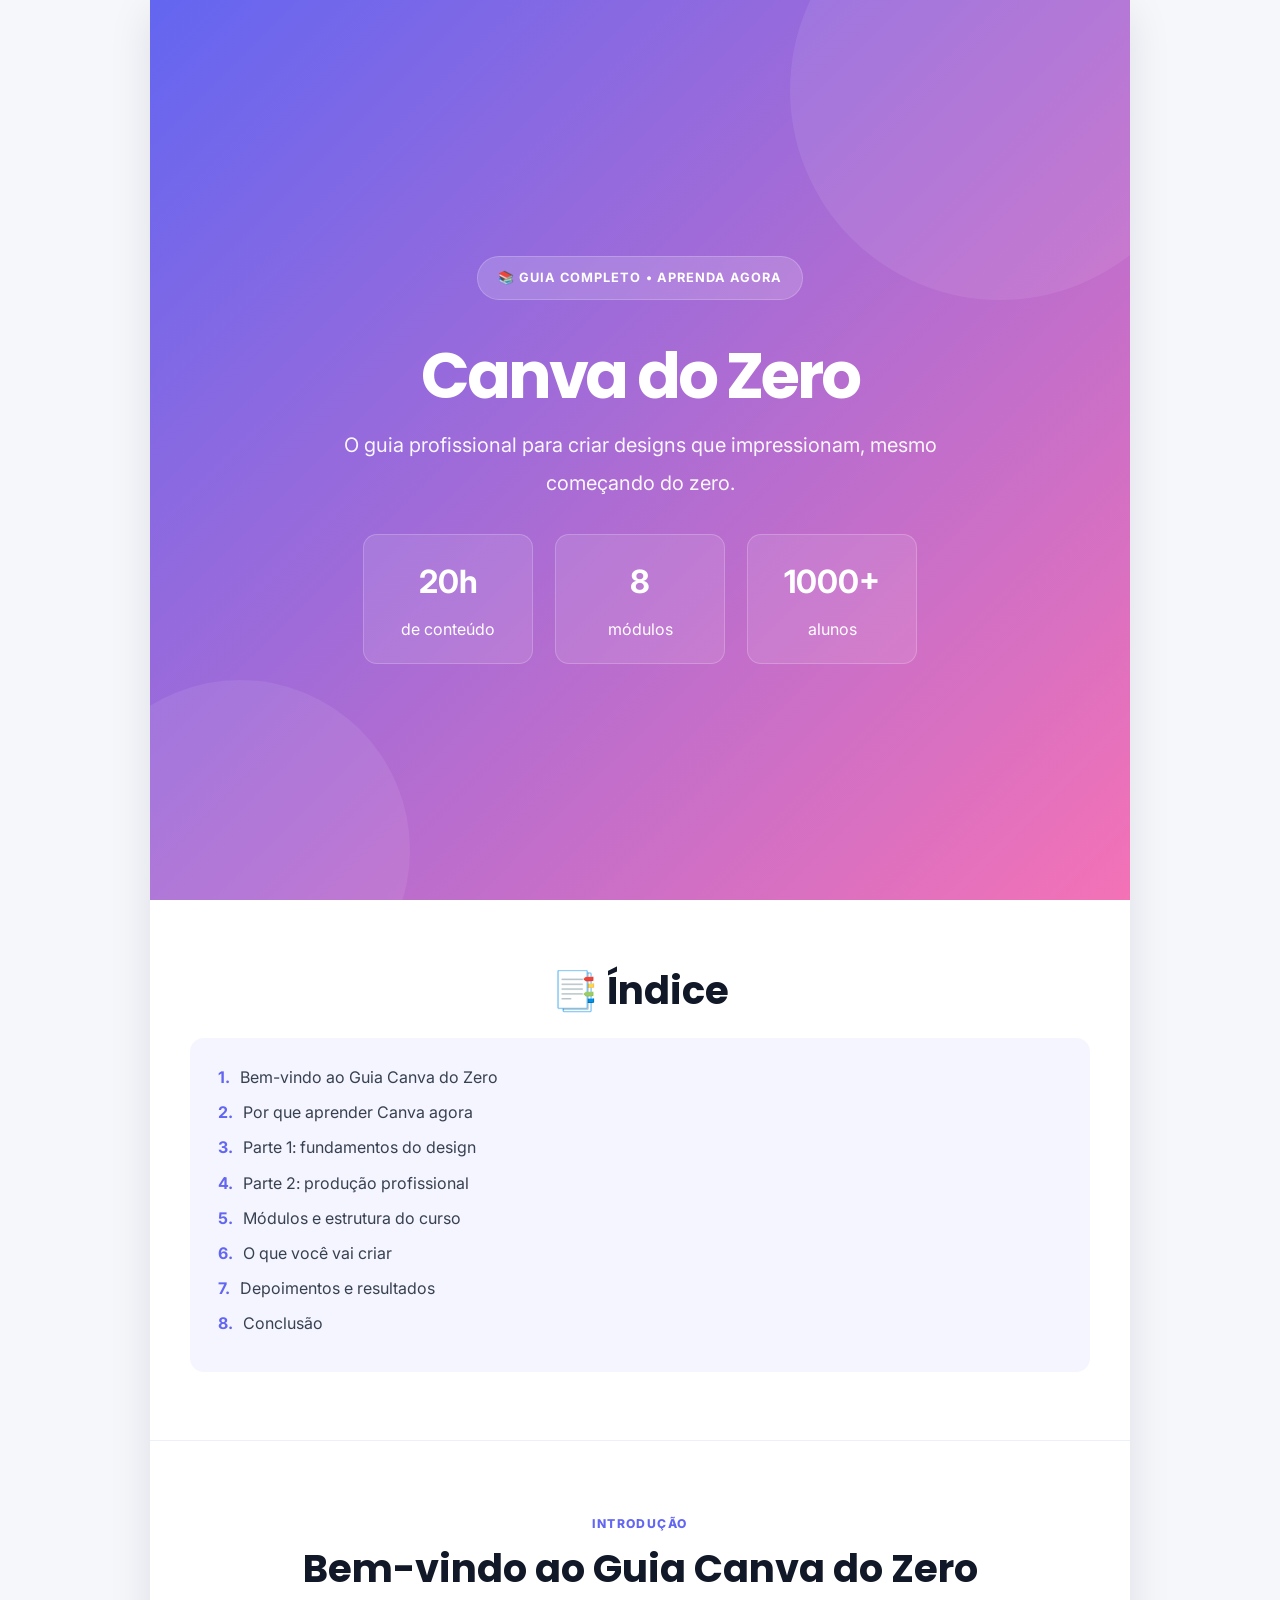
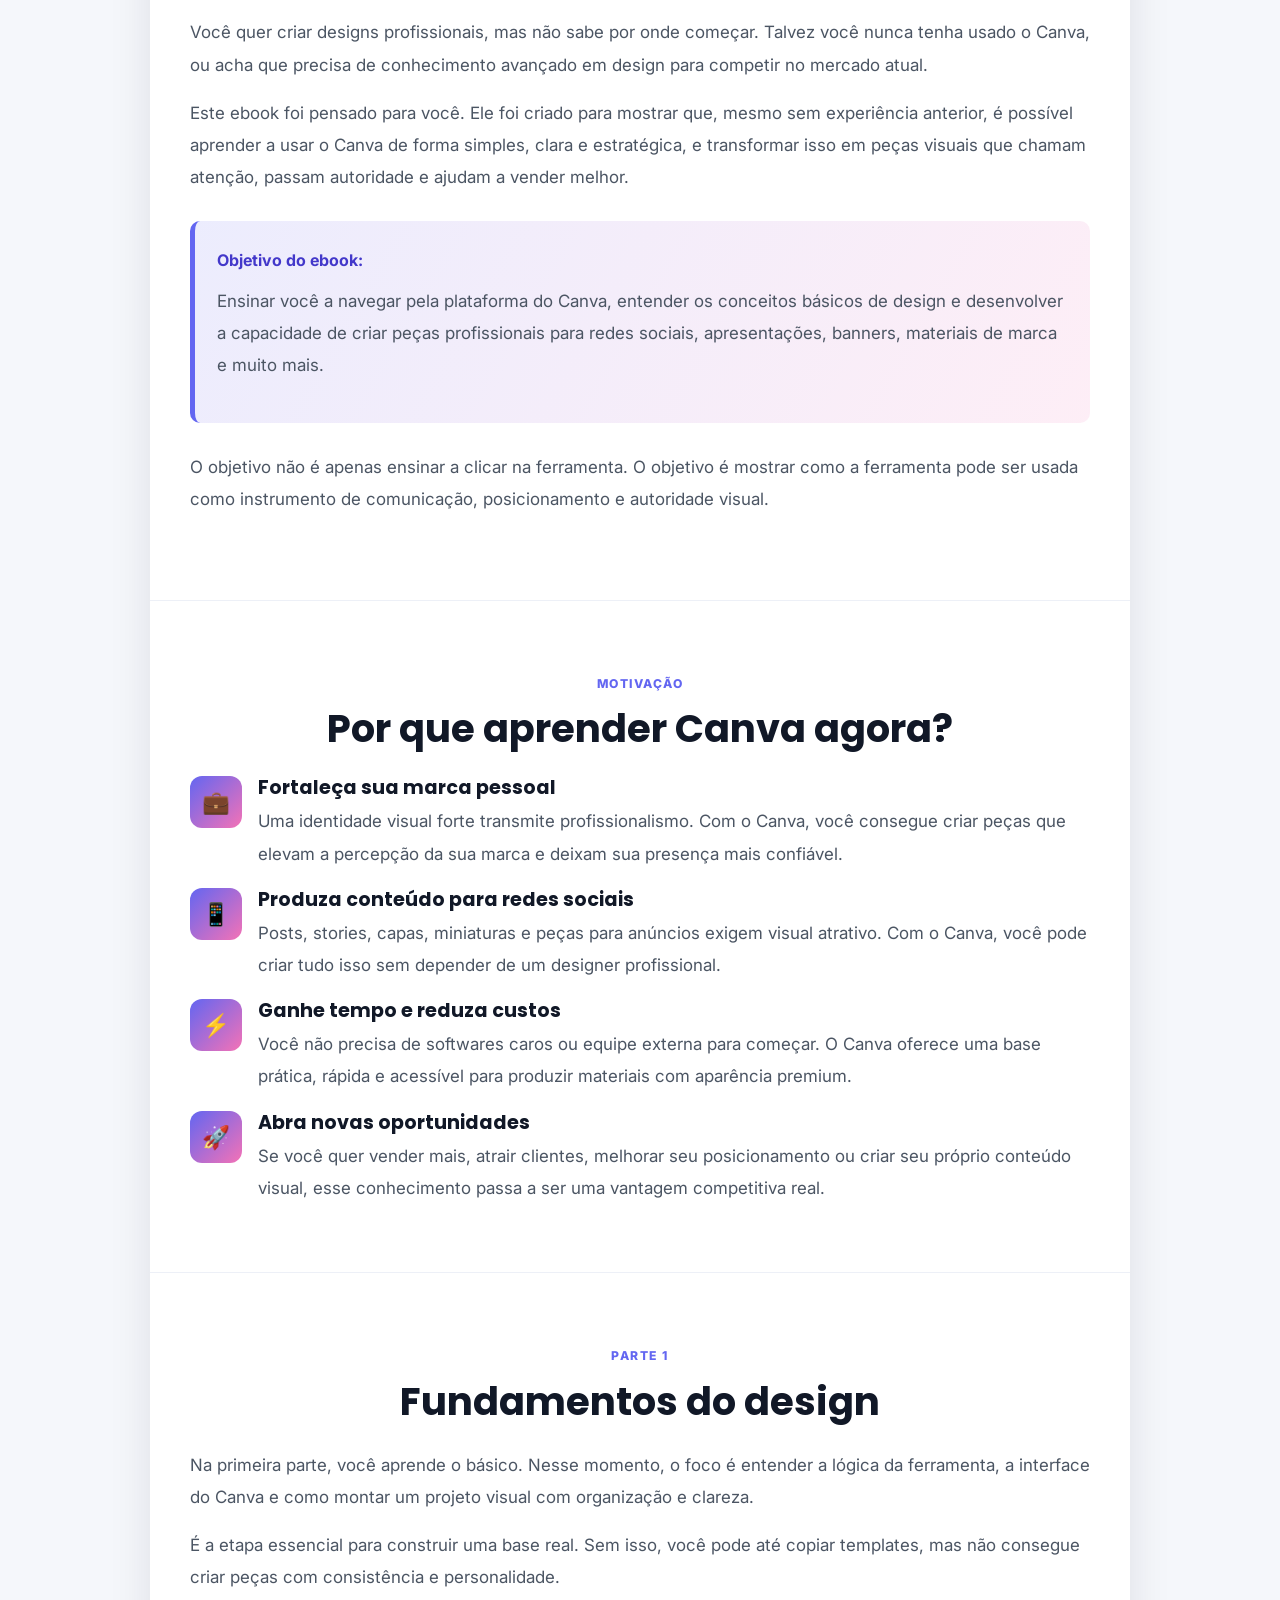
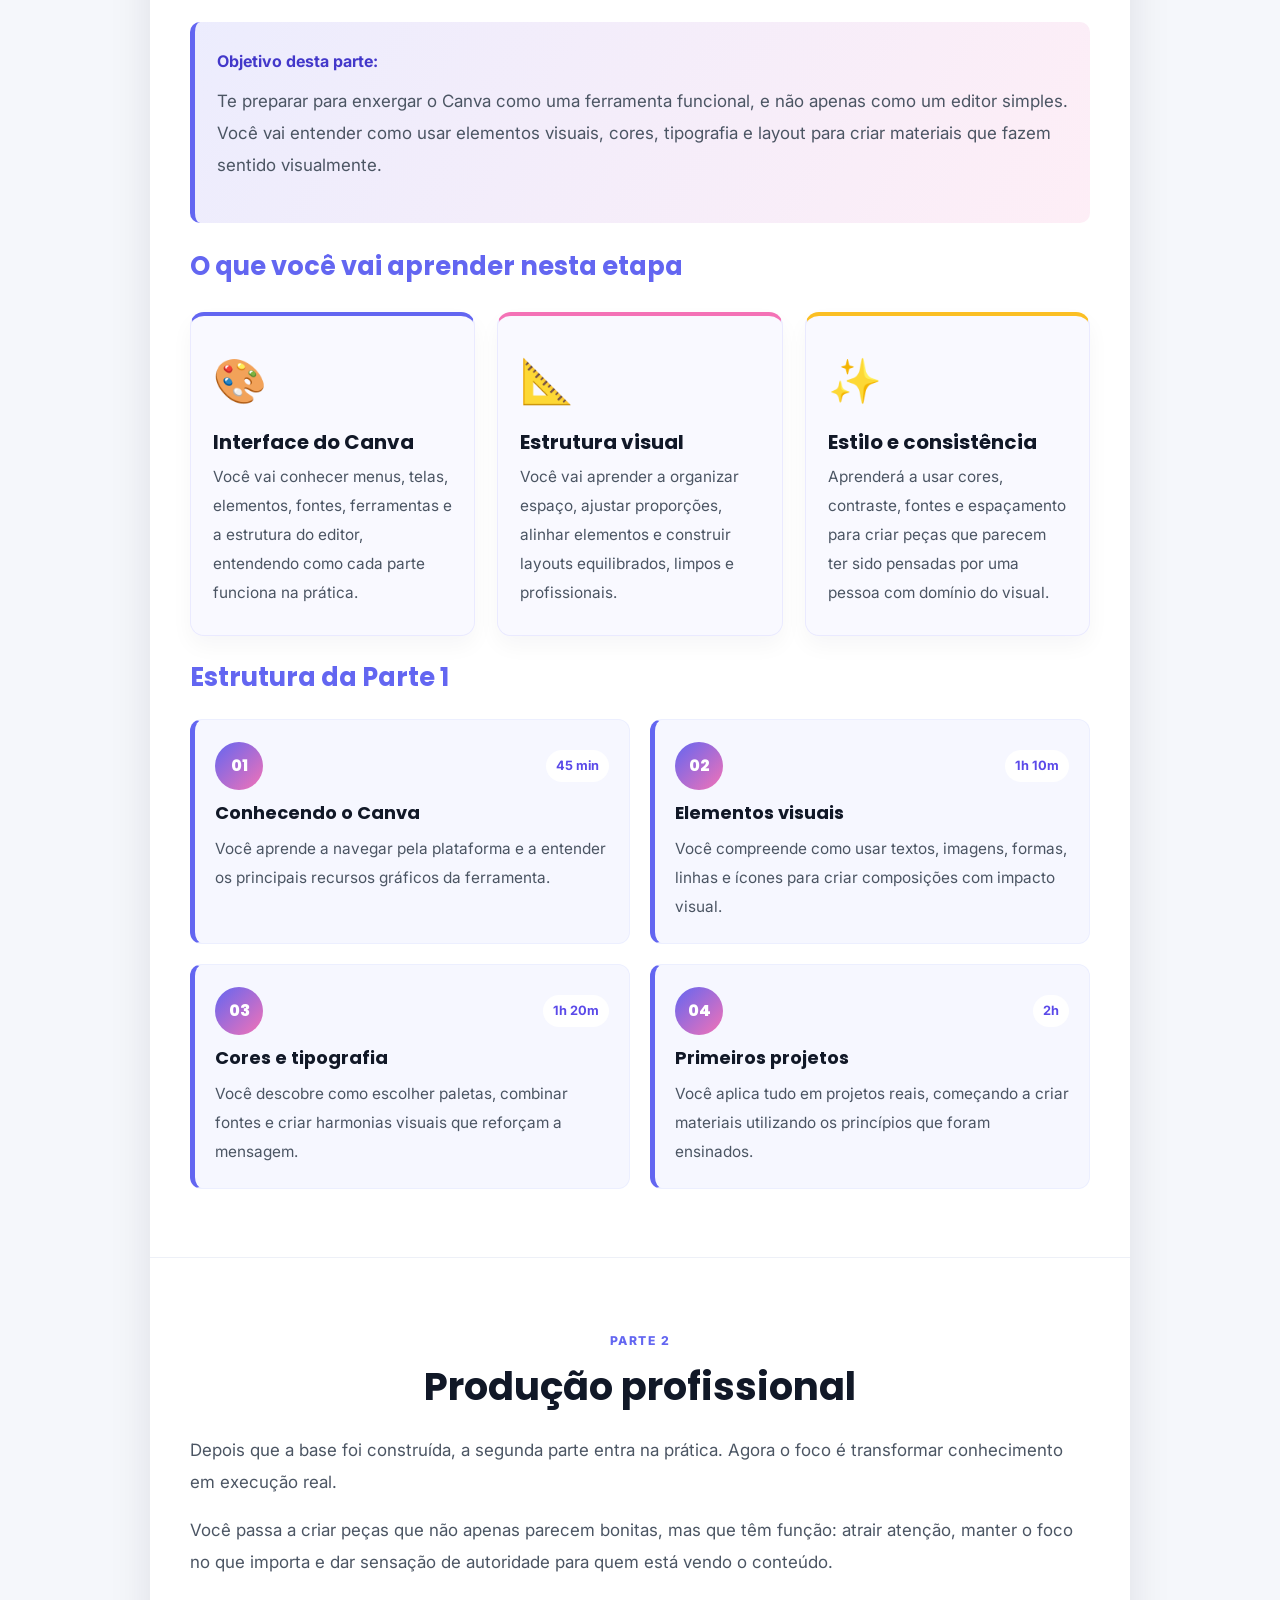
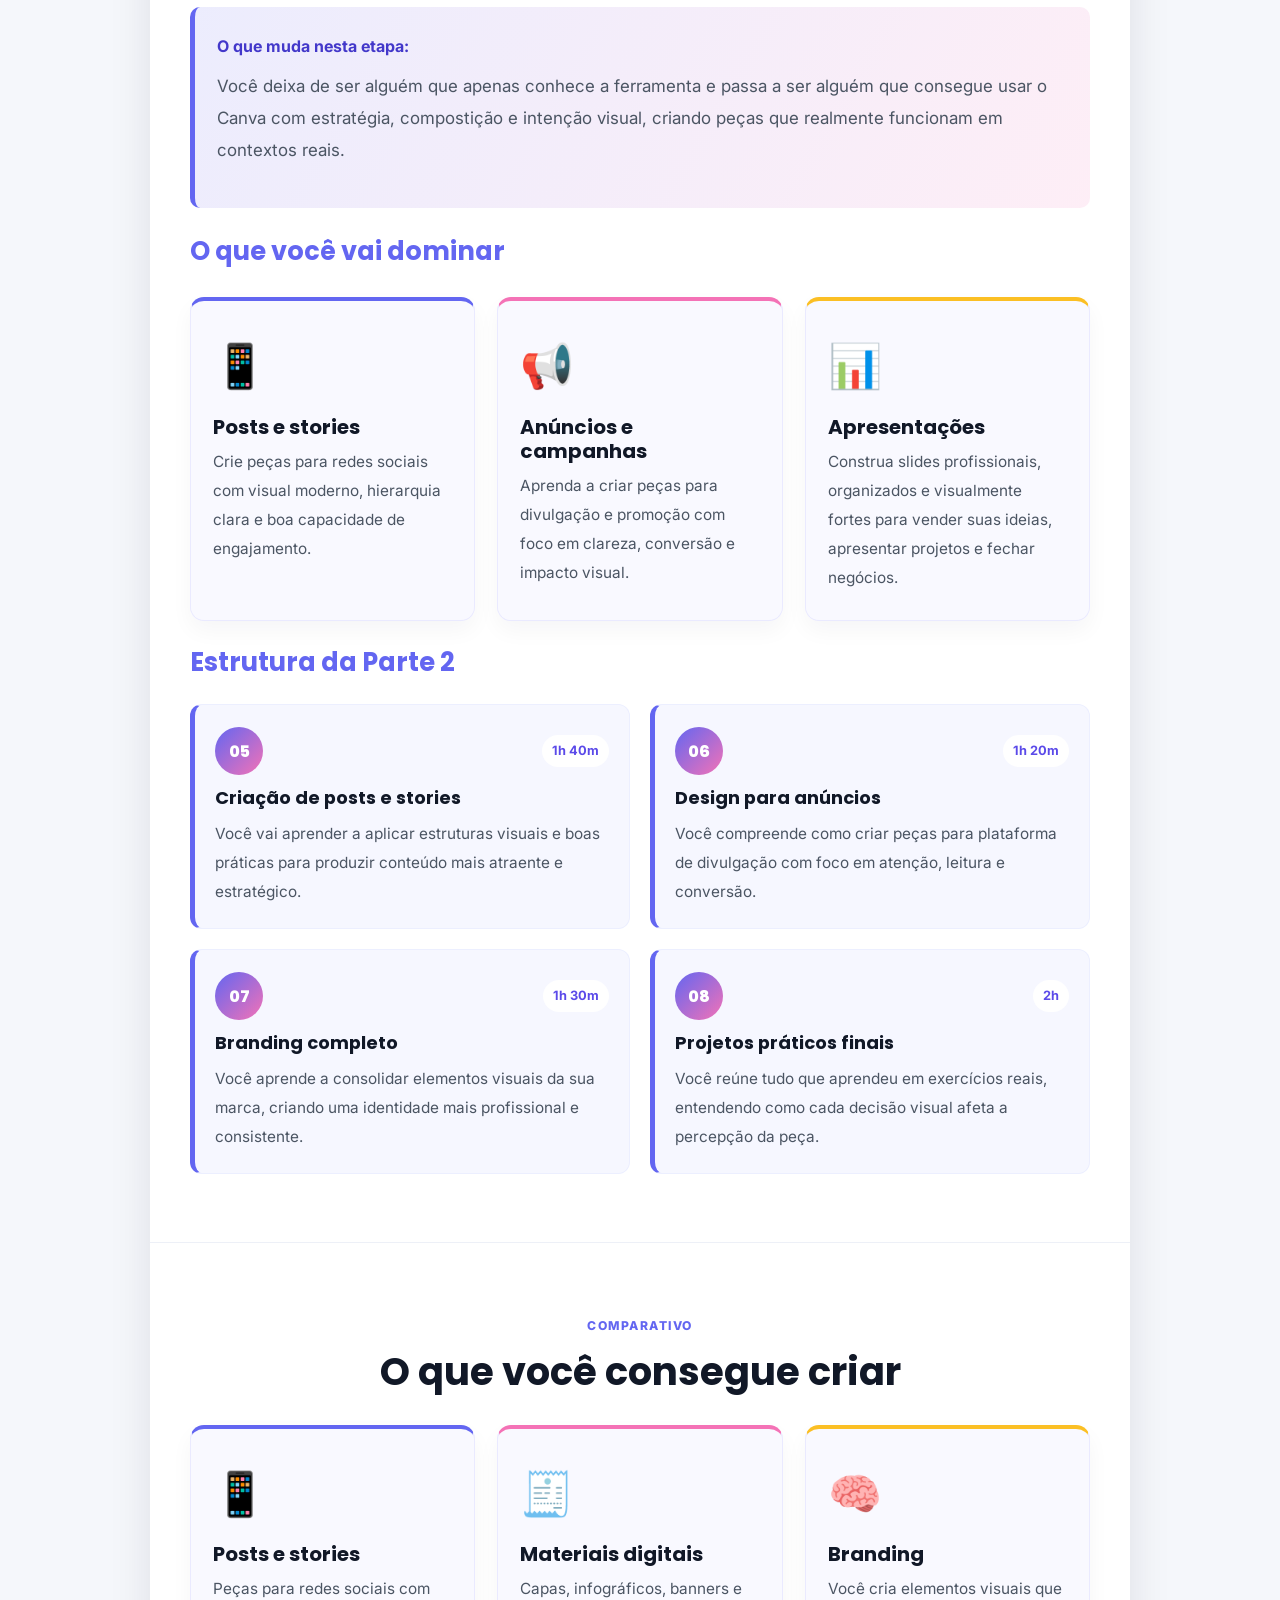
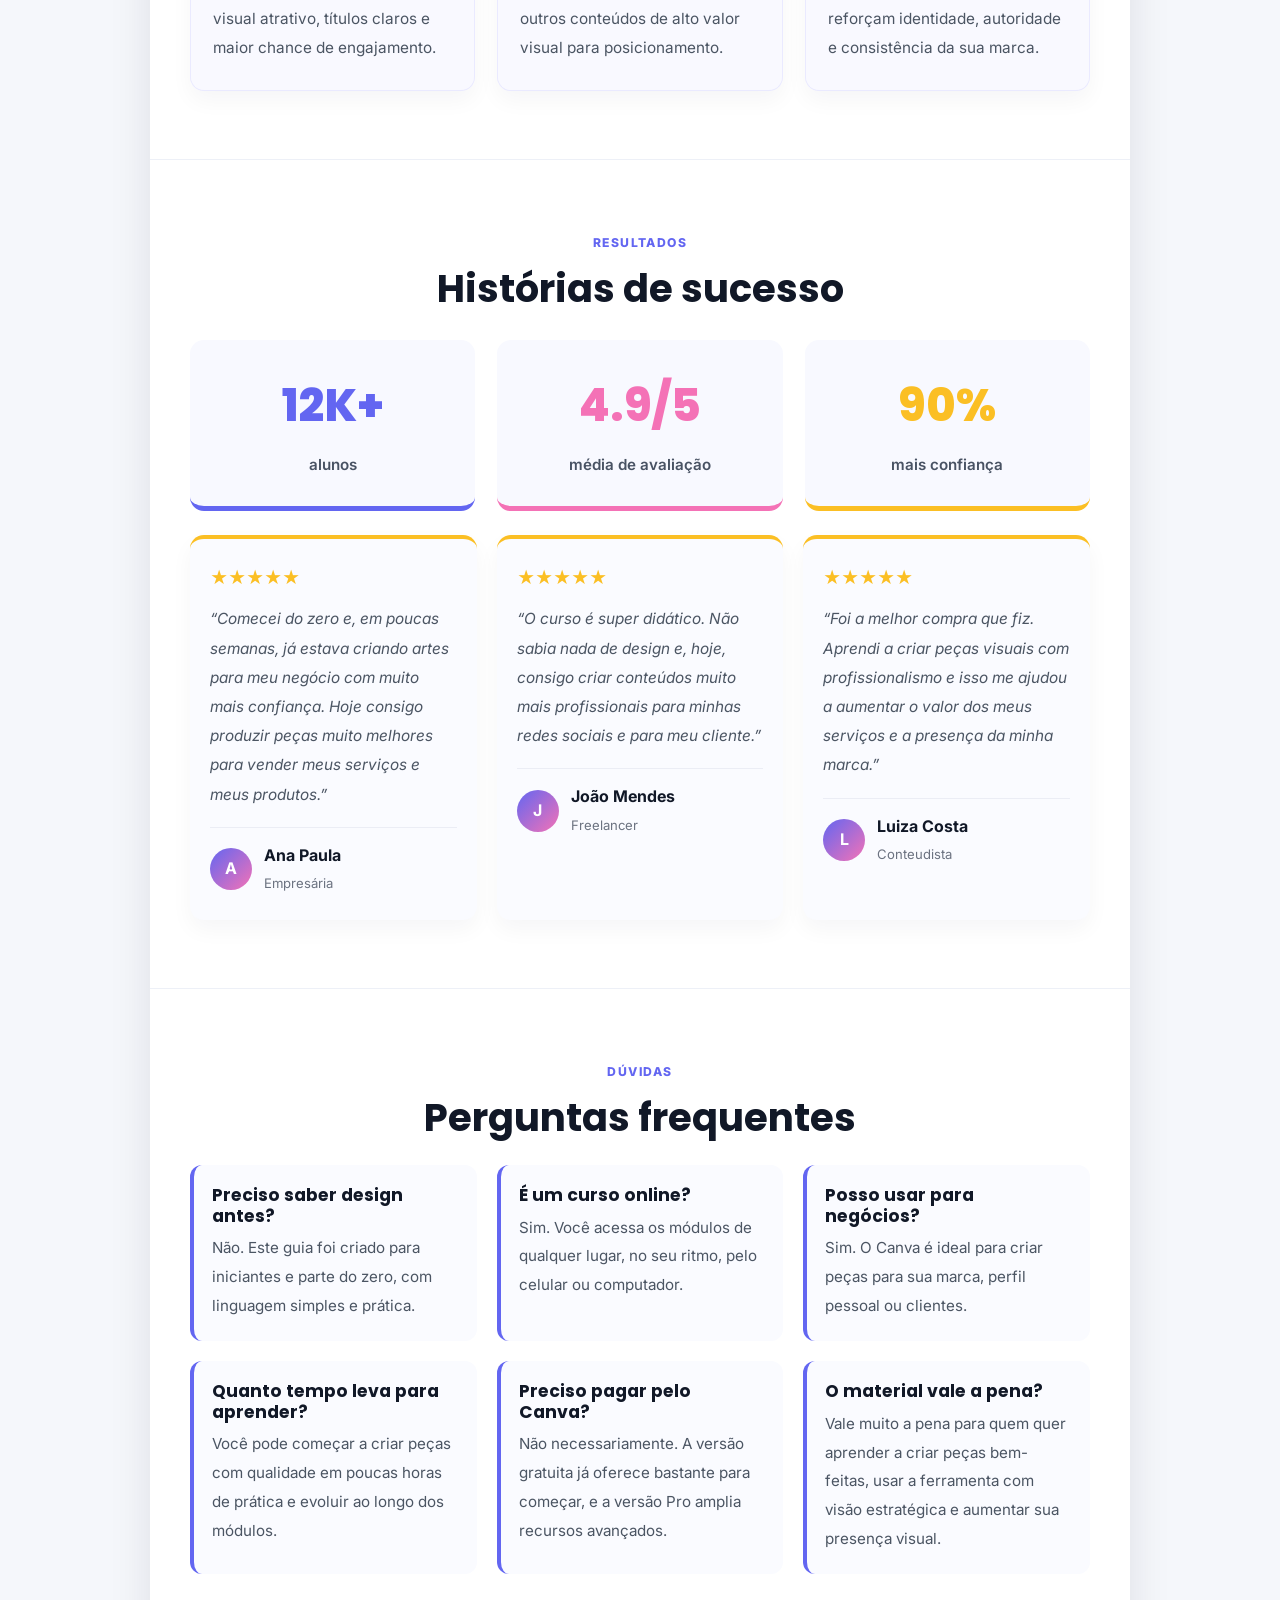
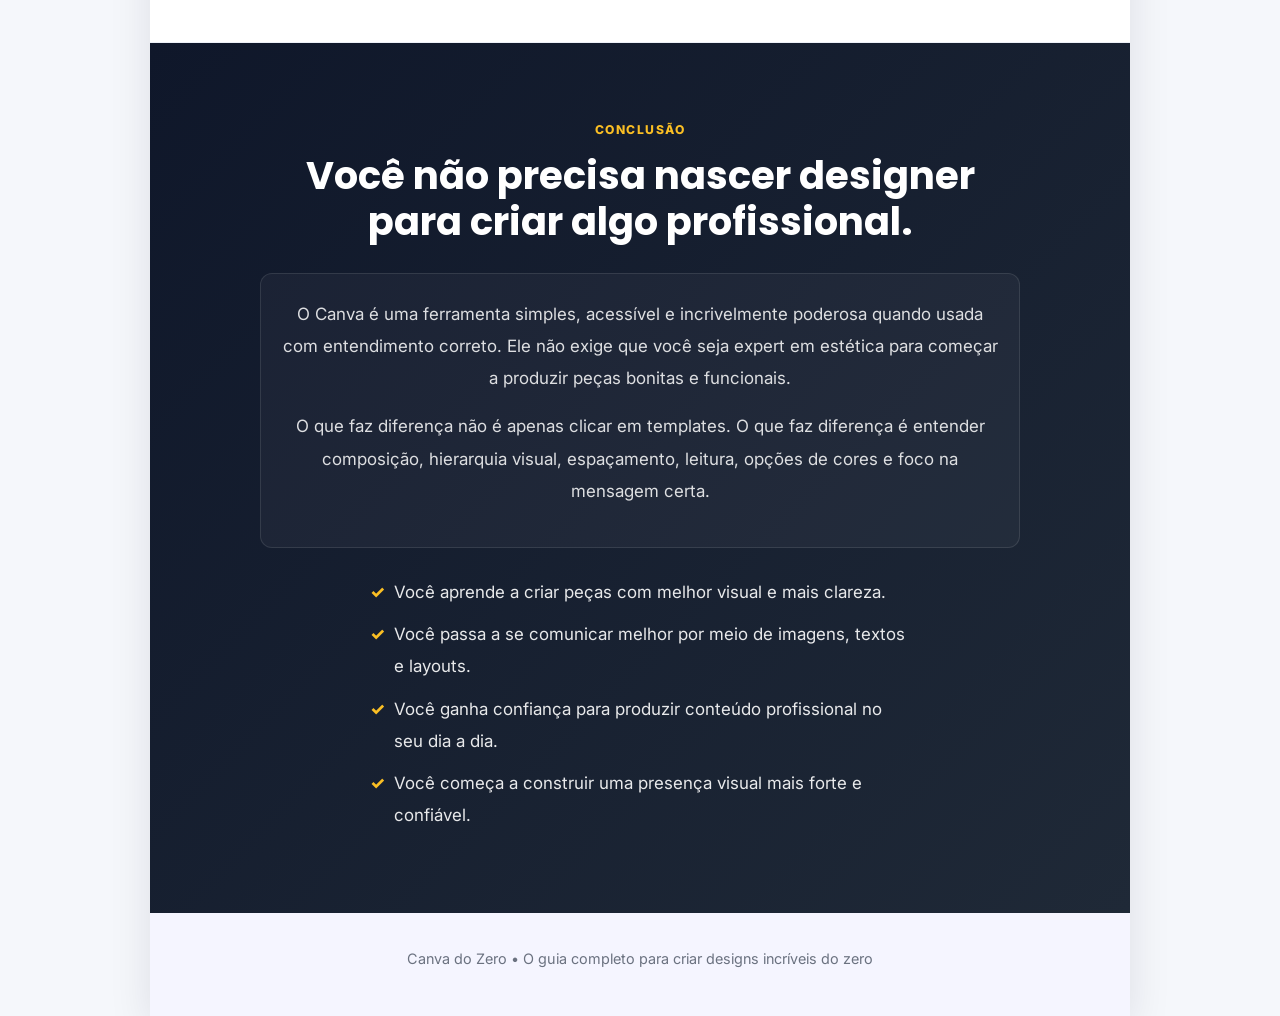
==== commit e0738ad1: "Refine the ebook layout and wording: remove final CTA and make each section more explanatory" ====
--- a/ebook-completo.html
+++ b/ebook-completo.html
@@ -8,613 +8,267 @@
     <link rel="preconnect" href="https://fonts.gstatic.com" crossorigin>
     <link href="https://fonts.googleapis.com/css2?family=Inter:wght@300;400;500;600;700;800;900&family=Poppins:wght@600;700;800;900&display=swap" rel="stylesheet">
     <style>
-        * {
-            margin: 0;
-            padding: 0;
-            box-sizing: border-box;
-        }
-
+        * { margin: 0; padding: 0; box-sizing: border-box; }
         body {
             font-family: 'Inter', sans-serif;
-            line-height: 1.6;
+            line-height: 1.7;
             color: #1a1a1a;
-            background: #f8f9fa;
-        }
-
+            background: #f5f7fb;
+        }
         .ebook-container {
-            max-width: 900px;
+            max-width: 980px;
             margin: 0 auto;
             background: white;
-            box-shadow: 0 10px 40px rgba(0, 0, 0, 0.1);
-            line-height: 1.8;
-        }
-
-        /* ===== CAPA ===== */
+            box-shadow: 0 12px 40px rgba(15, 23, 42, 0.1);
+        }
         .cover {
             background: linear-gradient(135deg, #6366f1 0%, #f472b6 100%);
             color: white;
-            padding: 100px 40px;
-            text-align: center;
+            padding: 90px 40px 70px;
+            min-height: 100vh;
+            display: flex;
+            align-items: center;
+            justify-content: center;
             position: relative;
             overflow: hidden;
-            min-height: 100vh;
-            display: flex;
-            flex-direction: column;
-            justify-content: center;
-            align-items: center;
-        }
-
-        .cover::before {
+        }
+        .cover::before, .cover::after {
             content: '';
             position: absolute;
-            top: -50%;
-            right: -10%;
-            width: 400px;
-            height: 400px;
-            background: rgba(255,255,255,0.1);
             border-radius: 50%;
-        }
-
-        .cover::after {
-            content: '';
-            position: absolute;
-            bottom: -30%;
-            left: -5%;
-            width: 300px;
-            height: 300px;
             background: rgba(255,255,255,0.08);
-            border-radius: 50%;
-        }
-
-        .cover-content {
-            position: relative;
-            z-index: 2;
-            max-width: 700px;
-        }
-
+        }
+        .cover::before { width: 420px; height: 420px; top: -120px; right: -80px; }
+        .cover::after { width: 340px; height: 340px; left: -80px; bottom: -120px; }
+        .cover-content { position: relative; z-index: 1; max-width: 760px; text-align: center; }
         .cover-badge {
             display: inline-block;
-            background: rgba(255,255,255,0.2);
+            background: rgba(255,255,255,0.16);
+            border: 1px solid rgba(255,255,255,0.2);
+            color: white;
             padding: 10px 20px;
-            border-radius: 50px;
-            font-size: 0.9rem;
-            font-weight: 600;
+            border-radius: 999px;
+            font-size: 0.8rem;
+            letter-spacing: 0.08em;
+            text-transform: uppercase;
+            font-weight: 700;
             margin-bottom: 20px;
-            backdrop-filter: blur(10px);
-            border: 1px solid rgba(255,255,255,0.3);
-        }
-
+        }
+        h1, h2, h3, h4 { font-family: 'Poppins', sans-serif; line-height: 1.2; }
         .cover h1 {
-            font-family: 'Poppins', sans-serif;
-            font-size: 4rem;
-            font-weight: 900;
-            margin: 30px 0;
-            letter-spacing: -2px;
-            line-height: 1.1;
-        }
-
+            font-size: clamp(2.8rem, 5vw, 5rem);
+            letter-spacing: -0.05em;
+            margin: 18px 0 12px;
+        }
         .cover .subtitle {
-            font-size: 1.3rem;
-            opacity: 0.95;
-            margin-bottom: 40px;
-            line-height: 1.8;
-        }
-
+            font-size: 1.25rem;
+            color: rgba(255,255,255,0.94);
+            margin: 0 auto 28px;
+            max-width: 700px;
+        }
         .cover-features {
             display: flex;
             justify-content: center;
-            gap: 30px;
-            margin-top: 50px;
             flex-wrap: wrap;
-        }
-
+            gap: 22px;
+            margin-top: 32px;
+        }
         .cover-feature {
+            min-width: 170px;
             background: rgba(255,255,255,0.1);
-            padding: 20px 25px;
-            border-radius: 12px;
             border: 1px solid rgba(255,255,255,0.2);
-            backdrop-filter: blur(10px);
-        }
-
-        .cover-feature strong {
-            display: block;
-            font-size: 1.8rem;
-            margin-bottom: 5px;
-        }
-
-        /* ===== ÍNDICE ===== */
-        .section {
-            padding: 60px 40px;
-            border-bottom: 1px solid #eee;
-        }
-
-        .section:last-child {
-            border-bottom: none;
-        }
-
-        .section-header {
-            text-align: center;
-            margin-bottom: 40px;
-        }
-
+            border-radius: 14px;
+            padding: 20px 22px;
+        }
+        .cover-feature strong { display: block; font-size: 2rem; margin-bottom: 6px; }
+        .section { padding: 68px 40px; border-bottom: 1px solid #edf0f7; }
+        .section:last-of-type { border-bottom: none; }
+        .section-header { text-align: center; margin-bottom: 24px; }
         .eyebrow {
+            display: inline-block;
+            font-size: 0.76rem;
+            letter-spacing: 0.12em;
+            text-transform: uppercase;
+            font-weight: 800;
             color: #6366f1;
-            font-weight: 800;
-            text-transform: uppercase;
-            letter-spacing: 0.1em;
-            font-size: 0.8rem;
-            display: inline-block;
             margin-bottom: 12px;
         }
-
         h2 {
-            font-family: 'Poppins', sans-serif;
-            font-size: 2.5rem;
-            font-weight: 800;
-            color: #1a1a1a;
+            font-size: clamp(2rem, 3vw, 3rem);
+            color: #111827;
             margin-bottom: 20px;
-            line-height: 1.2;
-        }
-
+        }
         h3 {
-            font-family: 'Poppins', sans-serif;
-            font-size: 1.5rem;
-            font-weight: 700;
+            font-size: 1.6rem;
             color: #6366f1;
-            margin: 25px 0 15px;
-        }
-
+            margin: 26px 0 16px;
+        }
         p {
-            font-size: 1.08rem;
+            font-size: 1.06rem;
             line-height: 1.9;
-            color: #555;
-            margin-bottom: 15px;
-        }
-
+            color: #4b5563;
+            margin-bottom: 16px;
+        }
         .table-of-contents {
             background: #f5f5ff;
-            padding: 30px;
-            border-radius: 12px;
-            margin-top: 30px;
-        }
-
+            border-radius: 14px;
+            padding: 26px 28px;
+            margin-top: 18px;
+        }
         .toc-item {
-            font-size: 1.05rem;
-            line-height: 2;
-            color: #555;
-        }
-
-        .toc-item strong {
-            color: #6366f1;
-        }
-
-        /* ===== CONTEÚDO ===== */
+            display: flex;
+            gap: 10px;
+            margin-bottom: 8px;
+            font-size: 1rem;
+            color: #374151;
+        }
+        .toc-item strong { color: #6366f1; }
         .highlight {
-            background: linear-gradient(120deg, rgba(99, 102, 241, 0.1) 0%, rgba(244, 114, 182, 0.1) 100%);
-            padding: 25px;
+            background: linear-gradient(120deg, rgba(99,102,241,0.12), rgba(244,114,182,0.12));
             border-left: 5px solid #6366f1;
-            border-radius: 8px;
-            margin: 25px 0;
-        }
-
-        .highlight strong {
-            color: #6366f1;
-            display: block;
-            margin-bottom: 10px;
-        }
-
-        .grid {
-            display: grid;
-            grid-template-columns: repeat(auto-fit, minmax(280px, 1fr));
-            gap: 25px;
-            margin: 30px 0;
-        }
-
+            border-radius: 10px;
+            padding: 26px 22px;
+            margin: 28px 0;
+        }
+        .highlight strong { display: block; color: #4338ca; margin-bottom: 10px; }
+        .grid { display: grid; grid-template-columns: repeat(auto-fit, minmax(260px, 1fr)); gap: 22px; margin-top: 30px; }
         .card {
             background: #f9f9ff;
-            padding: 30px;
+            border: 1px solid #eaeaff;
+            border-top: 4px solid #6366f1;
+            border-radius: 14px;
+            padding: 28px 22px;
+            box-shadow: 0 10px 22px rgba(15, 23, 42, 0.04);
+        }
+        .card.pink { border-top-color: #f472b6; }
+        .card.gold { border-top-color: #fbbf24; }
+        .card-icon { font-size: 2.7rem; margin-bottom: 12px; }
+        .card h4 { font-size: 1.25rem; color: #111827; margin-bottom: 8px; }
+        .card p { font-size: 0.96rem; margin-bottom: 0; }
+        .modules { display: grid; grid-template-columns: repeat(auto-fit, minmax(290px, 1fr)); gap: 20px; margin-top: 26px; }
+        .module {
+            background: #f6f7ff;
+            border: 1px solid #ecefff;
+            border-left: 5px solid #6366f1;
             border-radius: 12px;
-            border: 1px solid #e8e8f6;
-            border-top: 4px solid #6366f1;
-        }
-
-        .card.pink {
-            border-top-color: #f472b6;
-        }
-
-        .card.gold {
-            border-top-color: #fbbf24;
-        }
-
-        .card-icon {
-            font-size: 2.5rem;
-            margin-bottom: 12px;
-        }
-
-        .card h4 {
-            font-family: 'Poppins', sans-serif;
-            font-size: 1.2rem;
-            font-weight: 700;
-            margin-bottom: 10px;
-            color: #1a1a1a;
-        }
-
-        .card p {
-            font-size: 0.95rem;
-            color: #666;
-        }
-
-        /* ===== MÓDULOS ===== */
-        .modules {
-            display: grid;
-            grid-template-columns: repeat(auto-fit, minmax(300px, 1fr));
-            gap: 20px;
-            margin: 30px 0;
-        }
-
-        .module {
-            background: #f5f5ff;
-            padding: 25px;
-            border-radius: 10px;
-            border-left: 5px solid #6366f1;
-        }
-
+            padding: 22px 20px;
+        }
         .module-header {
             display: flex;
             justify-content: space-between;
             align-items: center;
+            gap: 10px;
             margin-bottom: 12px;
         }
-
         .module-number {
+            width: 48px; height: 48px; border-radius: 50%;
             background: linear-gradient(135deg, #6366f1, #f472b6);
             color: white;
-            width: 45px;
-            height: 45px;
-            border-radius: 50%;
-            display: flex;
-            align-items: center;
-            justify-content: center;
-            font-weight: 800;
-            font-family: 'Poppins', sans-serif;
-        }
-
+            display: flex; align-items: center; justify-content: center;
+            font-weight: 800; font-family: 'Poppins', sans-serif;
+        }
         .module-time {
-            background: white;
-            color: #6366f1;
-            padding: 5px 12px;
-            border-radius: 20px;
-            font-size: 0.85rem;
-            font-weight: 600;
-        }
-
-        .module h4 {
-            font-family: 'Poppins', sans-serif;
-            font-size: 1.15rem;
-            font-weight: 700;
-            margin: 0 0 8px 0;
-            color: #1a1a1a;
-        }
-
-        .module p {
-            font-size: 0.95rem;
-            margin-bottom: 0;
-        }
-
-        /* ===== BENEFÍCIOS ===== */
-        .benefits-list {
-            display: grid;
-            gap: 20px;
-            margin: 30px 0;
-        }
-
-        .benefit-item {
-            display: flex;
-            gap: 18px;
-            align-items: flex-start;
-        }
-
+            font-size: 0.8rem; font-weight: 700; color: #5b4ae9; background: white; padding: 5px 10px; border-radius: 999px;
+        }
+        .module h4 { font-size: 1.12rem; margin-bottom: 10px; color: #111827; }
+        .module p { font-size: 0.96rem; margin-bottom: 0; }
+        .benefits-list { display: grid; gap: 18px; margin-top: 24px; }
+        .benefit-item { display: flex; gap: 16px; align-items: flex-start; }
         .benefit-icon {
-            width: 50px;
-            height: 50px;
+            width: 52px; height: 52px; border-radius: 12px;
             background: linear-gradient(135deg, #6366f1, #f472b6);
-            border-radius: 10px;
-            display: flex;
-            align-items: center;
-            justify-content: center;
-            font-size: 1.3rem;
-            flex-shrink: 0;
-            color: white;
-        }
-
-        .benefit-content h4 {
-            font-family: 'Poppins', sans-serif;
-            font-weight: 700;
-            margin-bottom: 8px;
-            color: #1a1a1a;
-        }
-
-        .benefit-content p {
-            font-size: 0.95rem;
-            margin-bottom: 0;
-        }
-
-        /* ===== DEPOIMENTOS ===== */
-        .testimonials {
-            display: grid;
-            grid-template-columns: repeat(auto-fit, minmax(300px, 1fr));
-            gap: 20px;
-            margin: 30px 0;
-        }
-
+            color: white; display: flex; align-items: center; justify-content: center; font-size: 1.4rem; flex-shrink: 0;
+        }
+        .benefit-content h4 { font-size: 1.2rem; margin-bottom: 6px; color: #111827; }
+        .benefit-content p { margin-bottom: 0; }
+        .stats { display: grid; grid-template-columns: repeat(auto-fit, minmax(200px, 1fr)); gap: 22px; margin-top: 28px; }
+        .stat-box {
+            background: #f8f9ff;
+            border-bottom: 5px solid #6366f1;
+            border-radius: 14px;
+            padding: 28px 20px;
+            text-align: center;
+        }
+        .stat-box.pink { border-bottom-color: #f472b6; }
+        .stat-box.gold { border-bottom-color: #fbbf24; }
+        .stat-number { font-family: 'Poppins', sans-serif; font-size: 2.8rem; font-weight: 800; color: #6366f1; margin-bottom: 8px; }
+        .stat-box.pink .stat-number { color: #f472b6; }
+        .stat-box.gold .stat-number { color: #fbbf24; }
+        .stat-label { font-size: 0.95rem; font-weight: 600; color: #485263; }
+        .testimonials { display: grid; grid-template-columns: repeat(auto-fit, minmax(280px, 1fr)); gap: 20px; margin-top: 24px; }
         .testimonial {
-            background: #f9f9ff;
-            padding: 25px;
+            background: #fafbff;
+            border-radius: 14px;
+            border-top: 4px solid #fbbf24;
+            padding: 24px 20px;
+            box-shadow: 0 10px 22px rgba(17,24,39,0.04);
+        }
+        .stars { color: #fbbf24; margin-bottom: 12px; font-size: 1.1rem; }
+        .testimonial-text { font-style: italic; color: #4b5563; font-size: 0.96rem; }
+        .testimonial-author { display: flex; align-items: center; gap: 12px; margin-top: 18px; border-top: 1px solid #ebedf5; padding-top: 14px; }
+        .author-avatar {
+            width: 42px; height: 42px; border-radius: 50%;
+            background: linear-gradient(135deg, #6366f1, #f472b6);
+            color: white; display: flex; align-items: center; justify-content: center; font-weight: 700;
+        }
+        .author-info strong { display: block; color: #111827; }
+        .author-info span { color: #6b7280; font-size: 0.82rem; }
+        .faq { display: grid; grid-template-columns: repeat(auto-fit, minmax(280px, 1fr)); gap: 20px; margin-top: 24px; }
+        .faq-item {
+            background: #fafbff;
+            border-left: 4px solid #6366f1;
             border-radius: 12px;
-            border-top: 4px solid #fbbf24;
-            box-shadow: 0 4px 12px rgba(0,0,0,0.05);
-        }
-
-        .stars {
-            color: #fbbf24;
-            font-size: 1.1rem;
-            margin-bottom: 12px;
-        }
-
-        .testimonial-text {
-            font-style: italic;
-            color: #555;
-            margin-bottom: 18px;
-            font-size: 0.95rem;
-        }
-
-        .testimonial-author {
-            display: flex;
-            align-items: center;
-            gap: 12px;
-            padding-top: 15px;
-            border-top: 1px solid #e8e8e8;
-        }
-
-        .author-avatar {
-            width: 40px;
-            height: 40px;
-            border-radius: 50%;
-            background: linear-gradient(135deg, #6366f1, #f472b6);
-            color: white;
-            display: flex;
-            align-items: center;
-            justify-content: center;
-            font-weight: 700;
-            font-size: 1rem;
-        }
-
-        .author-info strong {
-            display: block;
-            color: #1a1a1a;
-            margin-bottom: 2px;
-        }
-
-        .author-info span {
-            font-size: 0.85rem;
-            color: #999;
-        }
-
-        /* ===== FAQ ===== */
-        .faq {
-            display: grid;
-            grid-template-columns: repeat(auto-fit, minmax(300px, 1fr));
-            gap: 20px;
-            margin: 30px 0;
-        }
-
-        .faq-item {
-            background: #f9f9ff;
-            padding: 20px;
-            border-radius: 10px;
-            border-left: 4px solid #6366f1;
-        }
-
-        .faq-item h4 {
-            font-family: 'Poppins', sans-serif;
-            font-weight: 700;
-            margin-bottom: 10px;
-            color: #1a1a1a;
-        }
-
-        .faq-item p {
-            font-size: 0.95rem;
-            margin-bottom: 0;
-        }
-
-        /* ===== ESTATÍSTICAS ===== */
-        .stats {
-            display: grid;
-            grid-template-columns: repeat(auto-fit, minmax(200px, 1fr));
-            gap: 25px;
-            margin: 30px 0;
-        }
-
-        .stat-box {
-            background: #f5f5ff;
-            padding: 30px;
-            border-radius: 12px;
-            text-align: center;
-            border-bottom: 4px solid #6366f1;
-        }
-
-        .stat-box.pink {
-            border-bottom-color: #f472b6;
-        }
-
-        .stat-box.gold {
-            border-bottom-color: #fbbf24;
-        }
-
-        .stat-number {
-            font-family: 'Poppins', sans-serif;
-            font-size: 2.8rem;
-            font-weight: 900;
-            color: #6366f1;
-            margin-bottom: 8px;
-        }
-
-        .stat-box.pink .stat-number {
-            color: #f472b6;
-        }
-
-        .stat-box.gold .stat-number {
-            color: #fbbf24;
-        }
-
-        .stat-label {
-            font-size: 0.95rem;
-            font-weight: 600;
-            color: #666;
-        }
-
-        /* ===== CTA FINAL ===== */
-        .cta-section {
+            padding: 20px 18px;
+        }
+        .faq-item h4 { margin-bottom: 8px; font-size: 1.08rem; color: #111827; }
+        .faq-item p { margin-bottom: 0; font-size: 0.95rem; }
+        .final-summary {
             background: linear-gradient(135deg, #0f172a 0%, #1f2937 100%);
             color: white;
+            padding: 72px 40px;
+        }
+        .final-summary .content {
+            max-width: 760px;
+            margin: 0 auto;
             text-align: center;
-            padding: 80px 40px;
-        }
-
-        .cta-content {
-            max-width: 700px;
-            margin: 0 auto;
-        }
-
-        .cta-section h2 {
-            color: white;
-            margin-bottom: 20px;
-        }
-
-        .cta-section .eyebrow {
-            color: #fbbf24;
-        }
-
-        .price-box {
-            background: rgba(255,255,255,0.05);
+        }
+        .final-summary h2 { color: white; }
+        .summary-box {
+            background: rgba(255,255,255,0.04);
             border: 1px solid rgba(255,255,255,0.1);
-            border-radius: 15px;
-            padding: 30px;
-            margin: 30px 0;
-        }
-
-        .old-price {
-            text-decoration: line-through;
-            color: rgba(255,255,255,0.6);
-            font-size: 1.1rem;
-            margin-bottom: 10px;
-        }
-
-        .new-price {
-            font-family: 'Poppins', sans-serif;
-            font-size: 2.5rem;
-            font-weight: 900;
-            color: #fbbf24;
-        }
-
-        .price-period {
-            color: rgba(255,255,255,0.8);
-            font-size: 0.95rem;
-            margin-top: 8px;
-        }
-
-        .benefits-list-cta {
-            text-align: left;
-            margin: 30px 0;
-            max-width: 500px;
-            margin-left: auto;
-            margin-right: auto;
-        }
-
-        .benefits-list-cta p {
-            color: rgba(255,255,255,0.9);
-            margin: 12px 0;
-            font-size: 0.95rem;
-            padding-left: 30px;
-            position: relative;
-        }
-
-        .benefits-list-cta p:before {
-            content: '✓';
-            position: absolute;
-            left: 0;
-            color: #fbbf24;
-            font-weight: 700;
-        }
-
-        .btn {
-            display: inline-block;
-            background: linear-gradient(135deg, #6366f1, #f472b6);
-            color: white;
-            text-decoration: none;
-            padding: 16px 40px;
-            border-radius: 50px;
-            font-weight: 700;
-            font-size: 1rem;
-            margin-top: 20px;
-            box-shadow: 0 10px 25px rgba(99, 102, 241, 0.3);
-            transition: transform 0.2s;
-        }
-
-        .btn:hover {
-            transform: translateY(-2px);
-        }
-
-        /* ===== FOOTER ===== */
+            border-radius: 12px;
+            padding: 24px 20px;
+            margin: 28px 0;
+        }
+        .summary-box p { color: rgba(255,255,255,0.85); }
+        .summary-list { text-align: left; max-width: 540px; margin: 24px auto 0; }
+        .summary-list p {
+            margin: 10px 0; color: rgba(255,255,255,0.9);
+            position: relative; padding-left: 24px;
+        }
+        .summary-list p::before { content: '✓'; position: absolute; left: 0; color: #fbbf24; font-weight: 800; }
         .footer {
+            padding: 34px 20px 44px;
+            background: #f5f5ff;
             text-align: center;
-            padding: 40px;
-            background: #f5f5ff;
-            color: #999;
+            color: #6b7280;
             font-size: 0.9rem;
-            border-top: 1px solid #eee;
-        }
-
-        /* ===== PÁGINA QUEBRA (PRINT) ===== */
-        @media print {
-            .section {
-                page-break-inside: avoid;
-                padding: 40px;
-            }
-        }
-
+        }
         @media (max-width: 768px) {
-            .cover h1 {
-                font-size: 2.5rem;
-            }
-
-            h2 {
-                font-size: 1.8rem;
-            }
-
-            .section {
-                padding: 40px 20px;
-            }
-
-            .grid, .modules, .stats, .testimonials, .faq {
-                grid-template-columns: 1fr;
-            }
-
-            .cover-features {
-                gap: 15px;
-            }
+            .section { padding: 48px 20px; }
+            .cover { padding: 70px 20px 60px; }
+            .cover-feature { min-width: 140px; }
+            .grid, .modules, .stats, .testimonials, .faq { grid-template-columns: 1fr; }
         }
     </style>
 </head>
 <body>
     <div class="ebook-container">
-        <!-- ===== CAPA ===== -->
         <section class="cover">
             <div class="cover-content">
                 <div class="cover-badge">📚 Guia Completo • Aprenda Agora</div>
                 <h1>Canva do Zero</h1>
-                <p class="subtitle">O Guia Profissional Completo para Criar Designs que Impressionam</p>
-
+                <p class="subtitle">O guia profissional para criar designs que impressionam, mesmo começando do zero.</p>
                 <div class="cover-features">
                     <div class="cover-feature">
                         <strong>20h</strong>
@@ -632,119 +286,102 @@
             </div>
         </section>
 
-        <!-- ===== ÍNDICE ===== -->
         <section class="section">
             <div class="section-header">
                 <h2>📑 Índice</h2>
             </div>
             <div class="table-of-contents">
                 <div class="toc-item"><strong>1.</strong> Bem-vindo ao Guia Canva do Zero</div>
-                <div class="toc-item"><strong>2.</strong> Por que Aprender Canva Agora</div>
-                <div class="toc-item"><strong>3.</strong> PARTE 1: Fundamentos do Design</div>
-                <div class="toc-item"><strong>4.</strong> PARTE 2: Produção Profissional</div>
-                <div class="toc-item"><strong>5.</strong> Os 8 Módulos Explicados</div>
-                <div class="toc-item"><strong>6.</strong> Histórias de Sucesso</div>
-                <div class="toc-item"><strong>7.</strong> Perguntas Frequentes</div>
-                <div class="toc-item"><strong>8.</strong> Comece Sua Jornada Hoje</div>
-            </div>
-        </section>
-
-        <!-- ===== INTRODUÇÃO ===== -->
+                <div class="toc-item"><strong>2.</strong> Por que aprender Canva agora</div>
+                <div class="toc-item"><strong>3.</strong> Parte 1: fundamentos do design</div>
+                <div class="toc-item"><strong>4.</strong> Parte 2: produção profissional</div>
+                <div class="toc-item"><strong>5.</strong> Módulos e estrutura do curso</div>
+                <div class="toc-item"><strong>6.</strong> O que você vai criar</div>
+                <div class="toc-item"><strong>7.</strong> Depoimentos e resultados</div>
+                <div class="toc-item"><strong>8.</strong> Conclusão</div>
+            </div>
+        </section>
+
         <section class="section">
             <div class="section-header">
                 <span class="eyebrow">Introdução</span>
                 <h2>Bem-vindo ao Guia Canva do Zero</h2>
             </div>
-
-            <p>Você quer criar designs profissionais mas não sabe por onde começar? Não tem experiência em design e acha que é preciso saber usar Photoshop ou Illustrator?</p>
-
-            <p>Este ebook foi criado para você. O Canva é a ferramenta mais acessível e poderosa para criar conteúdo visual de qualidade profissional, mesmo sem nenhuma experiência anterior.</p>
-
+            <p>Você quer criar designs profissionais, mas não sabe por onde começar. Talvez você nunca tenha usado o Canva, ou acha que precisa de conhecimento avançado em design para competir no mercado atual.</p>
+            <p>Este ebook foi pensado para você. Ele foi criado para mostrar que, mesmo sem experiência anterior, é possível aprender a usar o Canva de forma simples, clara e estratégica, e transformar isso em peças visuais que chamam atenção, passam autoridade e ajudam a vender melhor.</p>
             <div class="highlight">
-                <strong>🎯 Objetivo Deste Guia:</strong>
-                <p>Transformá-lo em uma pessoa capaz de criar designs profissionais para redes sociais, apresentações, capas, anúncios, branding e muito mais. Tudo isso usando apenas o Canva, de forma rápida, fácil e com resultados impressionantes.</p>
-            </div>
-
-            <p>Mais de 12 mil alunos já começaram essa jornada e hoje criam designs com total confiança. Agora é a sua vez.</p>
-        </section>
-
-        <!-- ===== POR QUE APRENDER ===== -->
+                <strong>Objetivo do ebook:</strong>
+                <p>Ensinar você a navegar pela plataforma do Canva, entender os conceitos básicos de design e desenvolver a capacidade de criar peças profissionais para redes sociais, apresentações, banners, materiais de marca e muito mais.</p>
+            </div>
+            <p>O objetivo não é apenas ensinar a clicar na ferramenta. O objetivo é mostrar como a ferramenta pode ser usada como instrumento de comunicação, posicionamento e autoridade visual.</p>
+        </section>
+
         <section class="section">
             <div class="section-header">
                 <span class="eyebrow">Motivação</span>
-                <h2>Por que Aprender Canva Agora?</h2>
-            </div>
-
+                <h2>Por que aprender Canva agora?</h2>
+            </div>
             <div class="benefits-list">
                 <div class="benefit-item">
                     <div class="benefit-icon">💼</div>
                     <div class="benefit-content">
-                        <h4>Fortaleça Sua Marca Pessoal</h4>
-                        <p>Um design profissional comunica autoridade e confiança. Se você trabalha por conta própria, como freelancer ou empreendedor, o Canva é essencial.</p>
-                    </div>
-                </div>
-
+                        <h4>Fortaleça sua marca pessoal</h4>
+                        <p>Uma identidade visual forte transmite profissionalismo. Com o Canva, você consegue criar peças que elevam a percepção da sua marca e deixam sua presença mais confiável.</p>
+                    </div>
+                </div>
                 <div class="benefit-item">
                     <div class="benefit-icon">📱</div>
                     <div class="benefit-content">
-                        <h4>Domine as Redes Sociais</h4>
-                        <p>Posts, stories, reels, capas de vídeo — tudo exige um visual atrativo. Com o Canva, você cria conteúdo que para o scroll e engaja sua audiência.</p>
-                    </div>
-                </div>
-
+                        <h4>Produza conteúdo para redes sociais</h4>
+                        <p>Posts, stories, capas, miniaturas e peças para anúncios exigem visual atrativo. Com o Canva, você pode criar tudo isso sem depender de um designer profissional.</p>
+                    </div>
+                </div>
                 <div class="benefit-item">
                     <div class="benefit-icon">⚡</div>
                     <div class="benefit-content">
-                        <h4>Economize Tempo e Dinheiro</h4>
-                        <p>Não precisa contratar designer ou usar software caro. Em minutos, você cria peças profissionais a partir de templates prontos.</p>
-                    </div>
-                </div>
-
+                        <h4>Ganhe tempo e reduza custos</h4>
+                        <p>Você não precisa de softwares caros ou equipe externa para começar. O Canva oferece uma base prática, rápida e acessível para produzir materiais com aparência premium.</p>
+                    </div>
+                </div>
                 <div class="benefit-item">
                     <div class="benefit-icon">🚀</div>
                     <div class="benefit-content">
-                        <h4>Aumente suas Oportunidades</h4>
-                        <p>Se você é content creator, vendedor ou gestor de marketing, dominar design visual abre portas para novas oportunidades profissionais.</p>
-                    </div>
-                </div>
-            </div>
-        </section>
-
-        <!-- ===== PARTE 1: FUNDAMENTOS ===== -->
+                        <h4>Abra novas oportunidades</h4>
+                        <p>Se você quer vender mais, atrair clientes, melhorar seu posicionamento ou criar seu próprio conteúdo visual, esse conhecimento passa a ser uma vantagem competitiva real.</p>
+                    </div>
+                </div>
+            </div>
+        </section>
+
         <section class="section">
             <div class="section-header">
                 <span class="eyebrow">Parte 1</span>
-                <h2>Fundamentos do Design</h2>
-            </div>
-
-            <p>Na Parte 1, você vai entender o básico do Canva, descobrir como funciona sua interface e começar a construir uma base sólida para produzir conteúdo visual de alto impacto.</p>
-
+                <h2>Fundamentos do design</h2>
+            </div>
+            <p>Na primeira parte, você aprende o básico. Nesse momento, o foco é entender a lógica da ferramenta, a interface do Canva e como montar um projeto visual com organização e clareza.</p>
+            <p>É a etapa essencial para construir uma base real. Sem isso, você pode até copiar templates, mas não consegue criar peças com consistência e personalidade.</p>
             <div class="highlight">
-                <strong>🎯 Objetivo desta parte:</strong>
-                <p>Transformar sua insegurança em domínio da ferramenta, permitindo que você crie peças bonitas e profissionais com confiança.</p>
-            </div>
-
-            <h3>O que você vai aprender</h3>
+                <strong>Objetivo desta parte:</strong>
+                <p>Te preparar para enxergar o Canva como uma ferramenta funcional, e não apenas como um editor simples. Você vai entender como usar elementos visuais, cores, tipografia e layout para criar materiais que fazem sentido visualmente.</p>
+            </div>
+            <h3>O que você vai aprender nesta etapa</h3>
             <div class="grid">
                 <div class="card">
                     <div class="card-icon">🎨</div>
                     <h4>Interface do Canva</h4>
-                    <p>Você vai entender onde ficam as ferramentas, como criar projetos e como usar o painel de trabalho corretamente.</p>
-                </div>
-
+                    <p>Você vai conhecer menus, telas, elementos, fontes, ferramentas e a estrutura do editor, entendendo como cada parte funciona na prática.</p>
+                </div>
                 <div class="card pink">
                     <div class="card-icon">📐</div>
-                    <h4>Estrutura Visual</h4>
-                    <p>Aprenda a organizar texto, imagens, formas e elementos para criar layouts equilibrados e profissionais.</p>
-                </div>
-
+                    <h4>Estrutura visual</h4>
+                    <p>Você vai aprender a organizar espaço, ajustar proporções, alinhar elementos e construir layouts equilibrados, limpos e profissionais.</p>
+                </div>
                 <div class="card gold">
                     <div class="card-icon">✨</div>
-                    <h4>Estilo e Consistência</h4>
-                    <p>Descubra como combinação de fontes, cores e espaçamento fazem toda a diferença na percepção da sua marca.</p>
-                </div>
-            </div>
-
+                    <h4>Estilo e consistência</h4>
+                    <p>Aprenderá a usar cores, contraste, fontes e espaçamento para criar peças que parecem ter sido pensadas por uma pessoa com domínio do visual.</p>
+                </div>
+            </div>
             <h3>Estrutura da Parte 1</h3>
             <div class="modules">
                 <div class="module">
@@ -753,73 +390,64 @@
                         <div class="module-time">45 min</div>
                     </div>
                     <h4>Conhecendo o Canva</h4>
-                    <p>Entenda a interface, os principais menus e como criar seu primeiro design do zero.</p>
-                </div>
-
+                    <p>Você aprende a navegar pela plataforma e a entender os principais recursos gráficos da ferramenta.</p>
+                </div>
                 <div class="module">
                     <div class="module-header">
                         <div class="module-number">02</div>
                         <div class="module-time">1h 10m</div>
                     </div>
-                    <h4>Elementos Visuais</h4>
-                    <p>Aprenda a usar textos, imagens, linhas, formas e ícones para criar composições bonitas.</p>
-                </div>
-
+                    <h4>Elementos visuais</h4>
+                    <p>Você compreende como usar textos, imagens, formas, linhas e ícones para criar composições com impacto visual.</p>
+                </div>
                 <div class="module">
                     <div class="module-header">
                         <div class="module-number">03</div>
                         <div class="module-time">1h 20m</div>
                     </div>
-                    <h4>Cores e Tipografia</h4>
-                    <p>Descubra como escolher uma paleta de cores e fontes que transmitam profissionalismo.</p>
-                </div>
-
+                    <h4>Cores e tipografia</h4>
+                    <p>Você descobre como escolher paletas, combinar fontes e criar harmonias visuais que reforçam a mensagem.</p>
+                </div>
                 <div class="module">
                     <div class="module-header">
                         <div class="module-number">04</div>
                         <div class="module-time">2h</div>
                     </div>
-                    <h4>Primeiros Projetos</h4>
-                    <p>Comece a criar seus primeiros materiais práticos com visual profissional.</p>
-                </div>
-            </div>
-        </section>
-
-        <!-- ===== PARTE 2: PRODUÇÃO PROFISSIONAL ===== -->
+                    <h4>Primeiros projetos</h4>
+                    <p>Você aplica tudo em projetos reais, começando a criar materiais utilizando os princípios que foram ensinados.</p>
+                </div>
+            </div>
+        </section>
+
         <section class="section">
             <div class="section-header">
                 <span class="eyebrow">Parte 2</span>
-                <h2>Produção Profissional</h2>
-            </div>
-
-            <p>Depois de aprender a interface e os pilares visuais, é hora de aplicar isso em projetos reais. Nesta parte, você vai criar conteúdo pronto para redes sociais, materiais digitais, apresentações e branding.</p>
-
+                <h2>Produção profissional</h2>
+            </div>
+            <p>Depois que a base foi construída, a segunda parte entra na prática. Agora o foco é transformar conhecimento em execução real.</p>
+            <p>Você passa a criar peças que não apenas parecem bonitas, mas que têm função: atrair atenção, manter o foco no que importa e dar sensação de autoridade para quem está vendo o conteúdo.</p>
             <div class="highlight">
-                <strong>🎯 Seu foco agora:</strong>
-                <p>Produzir materiais que chamem atenção, transmitam autoridade e ajudem você a crescer com um visual profissional.</p>
-            </div>
-
+                <strong>O que muda nesta etapa:</strong>
+                <p>Você deixa de ser alguém que apenas conhece a ferramenta e passa a ser alguém que consegue usar o Canva com estratégia, compostição e intenção visual, criando peças que realmente funcionam em contextos reais.</p>
+            </div>
             <h3>O que você vai dominar</h3>
             <div class="grid">
                 <div class="card">
                     <div class="card-icon">📱</div>
-                    <h4>Posts e Stories</h4>
-                    <p>Crie peças para Instagram, TikTok e Facebook com estética moderna e capacidade de converter.</p>
-                </div>
-
+                    <h4>Posts e stories</h4>
+                    <p>Crie peças para redes sociais com visual moderno, hierarquia clara e boa capacidade de engajamento.</p>
+                </div>
                 <div class="card pink">
                     <div class="card-icon">📢</div>
-                    <h4>Anúncios e Campanhas</h4>
-                    <p>Aprenda a criar peças para promoção e divulgação com estrutura visual que atrai clique.</p>
-                </div>
-
+                    <h4>Anúncios e campanhas</h4>
+                    <p>Aprenda a criar peças para divulgação e promoção com foco em clareza, conversão e impacto visual.</p>
+                </div>
                 <div class="card gold">
                     <div class="card-icon">📊</div>
                     <h4>Apresentações</h4>
-                    <p>Construa slides profissionais, organizados e visualmente fortes para vender ideias.</p>
-                </div>
-            </div>
-
+                    <p>Construa slides profissionais, organizados e visualmente fortes para vender suas ideias, apresentar projetos e fechar negócios.</p>
+                </div>
+            </div>
             <h3>Estrutura da Parte 2</h3>
             <div class="modules">
                 <div class="module">
@@ -827,79 +455,83 @@
                         <div class="module-number">05</div>
                         <div class="module-time">1h 40m</div>
                     </div>
-                    <h4>Criação de Posts e Stories</h4>
-                    <p>Aprenda receitas estruturadas para criar conteúdos que captem atenção e aumentem engajamento.</p>
-                </div>
-
+                    <h4>Criação de posts e stories</h4>
+                    <p>Você vai aprender a aplicar estruturas visuais e boas práticas para produzir conteúdo mais atraente e estratégico.</p>
+                </div>
                 <div class="module">
                     <div class="module-header">
                         <div class="module-number">06</div>
                         <div class="module-time">1h 20m</div>
                     </div>
-                    <h4>Design para Anúncios</h4>
-                    <p>Entenda os princípios dos anúncios visuais e como criar peças que atraem clique.</p>
-                </div>
-
+                    <h4>Design para anúncios</h4>
+                    <p>Você compreende como criar peças para plataforma de divulgação com foco em atenção, leitura e conversão.</p>
+                </div>
                 <div class="module">
                     <div class="module-header">
                         <div class="module-number">07</div>
                         <div class="module-time">1h 30m</div>
                     </div>
-                    <h4>Branding Completo</h4>
-                    <p>Desenvolva um visual de marca profissional com paleta, tipografia e consistência.</p>
-                </div>
-
+                    <h4>Branding completo</h4>
+                    <p>Você aprende a consolidar elementos visuais da sua marca, criando uma identidade mais profissional e consistente.</p>
+                </div>
                 <div class="module">
                     <div class="module-header">
                         <div class="module-number">08</div>
                         <div class="module-time">2h</div>
                     </div>
-                    <h4>Projetos Práticos Finais</h4>
-                    <p>Crie peças reais e aplique tudo em exercícios que geram resultado imediato.</p>
-                </div>
-            </div>
-        </section>
-
-        <!-- ===== ESTATÍSTICAS ===== -->
-        <section class="section">
-            <div class="section-header">
-                <span class="eyebrow">Números Reais</span>
-                <h2>Números que Falam por Si Só</h2>
-            </div>
-
+                    <h4>Projetos práticos finais</h4>
+                    <p>Você reúne tudo que aprendeu em exercícios reais, entendendo como cada decisão visual afeta a percepção da peça.</p>
+                </div>
+            </div>
+        </section>
+
+        <section class="section">
+            <div class="section-header">
+                <span class="eyebrow">Comparativo</span>
+                <h2>O que você consegue criar</h2>
+            </div>
+            <div class="grid">
+                <div class="card">
+                    <div class="card-icon">📱</div>
+                    <h4>Posts e stories</h4>
+                    <p>Peças para redes sociais com visual atrativo, títulos claros e maior chance de engajamento.</p>
+                </div>
+                <div class="card pink">
+                    <div class="card-icon">🧾</div>
+                    <h4>Materiais digitais</h4>
+                    <p>Capas, infográficos, banners e outros conteúdos de alto valor visual para posicionamento.</p>
+                </div>
+                <div class="card gold">
+                    <div class="card-icon">🧠</div>
+                    <h4>Branding</h4>
+                    <p>Você cria elementos visuais que reforçam identidade, autoridade e consistência da sua marca.</p>
+                </div>
+            </div>
+        </section>
+
+        <section class="section">
+            <div class="section-header">
+                <span class="eyebrow">Resultados</span>
+                <h2>Histórias de sucesso</h2>
+            </div>
             <div class="stats">
                 <div class="stat-box">
                     <div class="stat-number">12K+</div>
-                    <div class="stat-label">Alunos Satisfeitos</div>
-                </div>
-
+                    <div class="stat-label">alunos</div>
+                </div>
                 <div class="stat-box pink">
                     <div class="stat-number">4.9/5</div>
-                    <div class="stat-label">Avaliação Média</div>
-                </div>
-
+                    <div class="stat-label">média de avaliação</div>
+                </div>
                 <div class="stat-box gold">
                     <div class="stat-number">90%</div>
-                    <div class="stat-label">Ganham Confiança</div>
-                </div>
-            </div>
-
-            <div class="highlight">
-                <p style="margin: 0; text-align: center;">Esses números representam histórias reais de pessoas que começaram do zero e transformaram a forma como criam conteúdo visual.</p>
-            </div>
-        </section>
-
-        <!-- ===== DEPOIMENTOS ===== -->
-        <section class="section">
-            <div class="section-header">
-                <span class="eyebrow">Sucesso Real</span>
-                <h2>Histórias de Sucesso de Nossos Alunos</h2>
-            </div>
-
+                    <div class="stat-label">mais confiança</div>
+                </div>
+            </div>
             <div class="testimonials">
                 <div class="testimonial">
                     <div class="stars">★★★★★</div>
-                    <p class="testimonial-text">"Comecei do zero e, em poucas semanas, já estava criando artes para meu negócio com muito mais confiança."</p>
+                    <p class="testimonial-text">“Comecei do zero e, em poucas semanas, já estava criando artes para meu negócio com muito mais confiança. Hoje consigo produzir peças muito melhores para vender meus serviços e meus produtos.”</p>
                     <div class="testimonial-author">
                         <div class="author-avatar">A</div>
                         <div class="author-info">
@@ -908,10 +540,9 @@
                         </div>
                     </div>
                 </div>
-
                 <div class="testimonial">
                     <div class="stars">★★★★★</div>
-                    <p class="testimonial-text">"O curso é super didático. Não sabia nada de design e hoje produzo conteúdos muito melhores para redes sociais."</p>
+                    <p class="testimonial-text">“O curso é super didático. Não sabia nada de design e, hoje, consigo criar conteúdos muito mais profissionais para minhas redes sociais e para meu cliente.”</p>
                     <div class="testimonial-author">
                         <div class="author-avatar">J</div>
                         <div class="author-info">
@@ -920,10 +551,9 @@
                         </div>
                     </div>
                 </div>
-
                 <div class="testimonial">
                     <div class="stars">★★★★★</div>
-                    <p class="testimonial-text">"Foi a melhor compra que fiz. Aprender a criar peças com profissionalismo abriu novas oportunidades na minha carreira."</p>
+                    <p class="testimonial-text">“Foi a melhor compra que fiz. Aprendi a criar peças visuais com profissionalismo e isso me ajudou a aumentar o valor dos meus serviços e a presença da minha marca.”</p>
                     <div class="testimonial-author">
                         <div class="author-avatar">L</div>
                         <div class="author-info">
@@ -932,102 +562,62 @@
                         </div>
                     </div>
                 </div>
-
-                <div class="testimonial">
-                    <div class="stars">★★★★★</div>
-                    <p class="testimonial-text">"Como freelancer, esse conhecimento virou um diferencial. Agora consigo cobrar mais pelos meus serviços."</p>
-                    <div class="testimonial-author">
-                        <div class="author-avatar">M</div>
-                        <div class="author-info">
-                            <strong>Mariana Silva</strong>
-                            <span>Designer Iniciante</span>
-                        </div>
-                    </div>
-                </div>
-            </div>
-        </section>
-
-        <!-- ===== FAQ ===== -->
+            </div>
+        </section>
+
         <section class="section">
             <div class="section-header">
                 <span class="eyebrow">Dúvidas</span>
-                <h2>Perguntas Frequentes</h2>
-            </div>
-
+                <h2>Perguntas frequentes</h2>
+            </div>
             <div class="faq">
                 <div class="faq-item">
-                    <h4>❓ Preciso saber design antes?</h4>
-                    <p>Não. O guia foi criado especificamente para iniciantes e começa do zero.</p>
-                </div>
-
+                    <h4>Preciso saber design antes?</h4>
+                    <p>Não. Este guia foi criado para iniciantes e parte do zero, com linguagem simples e prática.</p>
+                </div>
                 <div class="faq-item">
-                    <h4>❓ É tudo online?</h4>
-                    <p>Sim. Você acessa de qualquer lugar, a qualquer hora, pelo computador ou celular.</p>
-                </div>
-
+                    <h4>É um curso online?</h4>
+                    <p>Sim. Você acessa os módulos de qualquer lugar, no seu ritmo, pelo celular ou computador.</p>
+                </div>
                 <div class="faq-item">
-                    <h4>❓ Posso usar para negócios?</h4>
-                    <p>Sim. O Canva é perfeito para criar designs para seu próprio negócio ou para clientes.</p>
-                </div>
-
+                    <h4>Posso usar para negócios?</h4>
+                    <p>Sim. O Canva é ideal para criar peças para sua marca, perfil pessoal ou clientes.</p>
+                </div>
                 <div class="faq-item">
-                    <h4>❓ Quanto tempo leva?</h4>
-                    <p>O guia tem 20 horas, mas você começa a criar peças profissionais em poucas horas de prática.</p>
-                </div>
-
+                    <h4>Quanto tempo leva para aprender?</h4>
+                    <p>Você pode começar a criar peças com qualidade em poucas horas de prática e evoluir ao longo dos módulos.</p>
+                </div>
                 <div class="faq-item">
-                    <h4>❓ Preciso pagar para usar Canva?</h4>
-                    <p>O Canva tem uma versão gratuita muito completa. A versão Pro oferece mais templates.</p>
-                </div>
-
+                    <h4>Preciso pagar pelo Canva?</h4>
+                    <p>Não necessariamente. A versão gratuita já oferece bastante para começar, e a versão Pro amplia recursos avançados.</p>
+                </div>
                 <div class="faq-item">
-                    <h4>❓ Recebo certificado?</h4>
-                    <p>Você recebe acesso vitalício e pode criar um portfólio com seus trabalhos práticos.</p>
-                </div>
-            </div>
-        </section>
-
-        <!-- ===== CTA FINAL ===== -->
-        <section class="cta-section">
-            <div class="cta-content">
-                <span class="eyebrow">Próximo passo</span>
-                <h2>Comece Sua Transformação Visual Hoje</h2>
-                <p>Não espere mais. Centenas de pessoas aprendem a criar designs profissionais todo mês. Você pode ser a próxima.</p>
-
-                <div class="price-box">
-                    <div class="old-price">De R$ 297,00</div>
-                    <div class="new-price">Por apenas R$ 97</div>
-                    <div class="price-period">Acesso vitalício ao guia completo</div>
-                    <div class="price-period">Parcelado em até 12x sem juros</div>
-                </div>
-
-                <h3 style="color: #fbbf24; font-size: 1.2rem;">✨ Você Vai Receber:</h3>
-                <div class="benefits-list-cta">
-                    <p>20 horas de conteúdo em vídeo prático</p>
-                    <p>8 módulos estruturados do início ao fim</p>
-                    <p>Templates e recursos prontos para usar</p>
-                    <p>Exercícios práticos em cada aula</p>
-                    <p>Acesso a comunidade de alunos</p>
-                    <p>Suporte para suas dúvidas</p>
-                    <p>Atualizações gratuitas permanentes</p>
-                </div>
-
-                <p style="margin-top: 30px; font-size: 1rem; color: rgba(255,255,255,0.9);">
-                    <strong>Garanta seu acesso agora e comece a criar designs que impressionam! 🚀</strong>
-                </p>
-
-                <a href="#" class="btn">Quero aprender Canva agora</a>
-            </div>
-        </section>
-
-        <!-- ===== FOOTER ===== -->
-        <section class="footer">
-            <strong>Canva do Zero</strong><br>
-            O guia profissional completo para criar designs incríveis
-            <br><br>
-            © 2024 Canva do Zero. Todos os direitos reservados.<br>
-            Suporte: contato@canvadozero.com
-        </section>
+                    <h4>O material vale a pena?</h4>
+                    <p>Vale muito a pena para quem quer aprender a criar peças bem-feitas, usar a ferramenta com visão estratégica e aumentar sua presença visual.</p>
+                </div>
+            </div>
+        </section>
+
+        <section class="final-summary">
+            <div class="content">
+                <span class="eyebrow" style="color:#fbbf24;">Conclusão</span>
+                <h2>Você não precisa nascer designer para criar algo profissional.</h2>
+                <div class="summary-box">
+                    <p>O Canva é uma ferramenta simples, acessível e incrivelmente poderosa quando usada com entendimento correto. Ele não exige que você seja expert em estética para começar a produzir peças bonitas e funcionais.</p>
+                    <p>O que faz diferença não é apenas clicar em templates. O que faz diferença é entender composição, hierarquia visual, espaçamento, leitura, opções de cores e foco na mensagem certa.</p>
+                </div>
+                <div class="summary-list">
+                    <p>Você aprende a criar peças com melhor visual e mais clareza.</p>
+                    <p>Você passa a se comunicar melhor por meio de imagens, textos e layouts.</p>
+                    <p>Você ganha confiança para produzir conteúdo profissional no seu dia a dia.</p>
+                    <p>Você começa a construir uma presença visual mais forte e confiável.</p>
+                </div>
+            </div>
+        </section>
+
+        <footer class="footer">
+            Canva do Zero • O guia completo para criar designs incríveis do zero
+        </footer>
     </div>
 </body>
-</html>+</html>
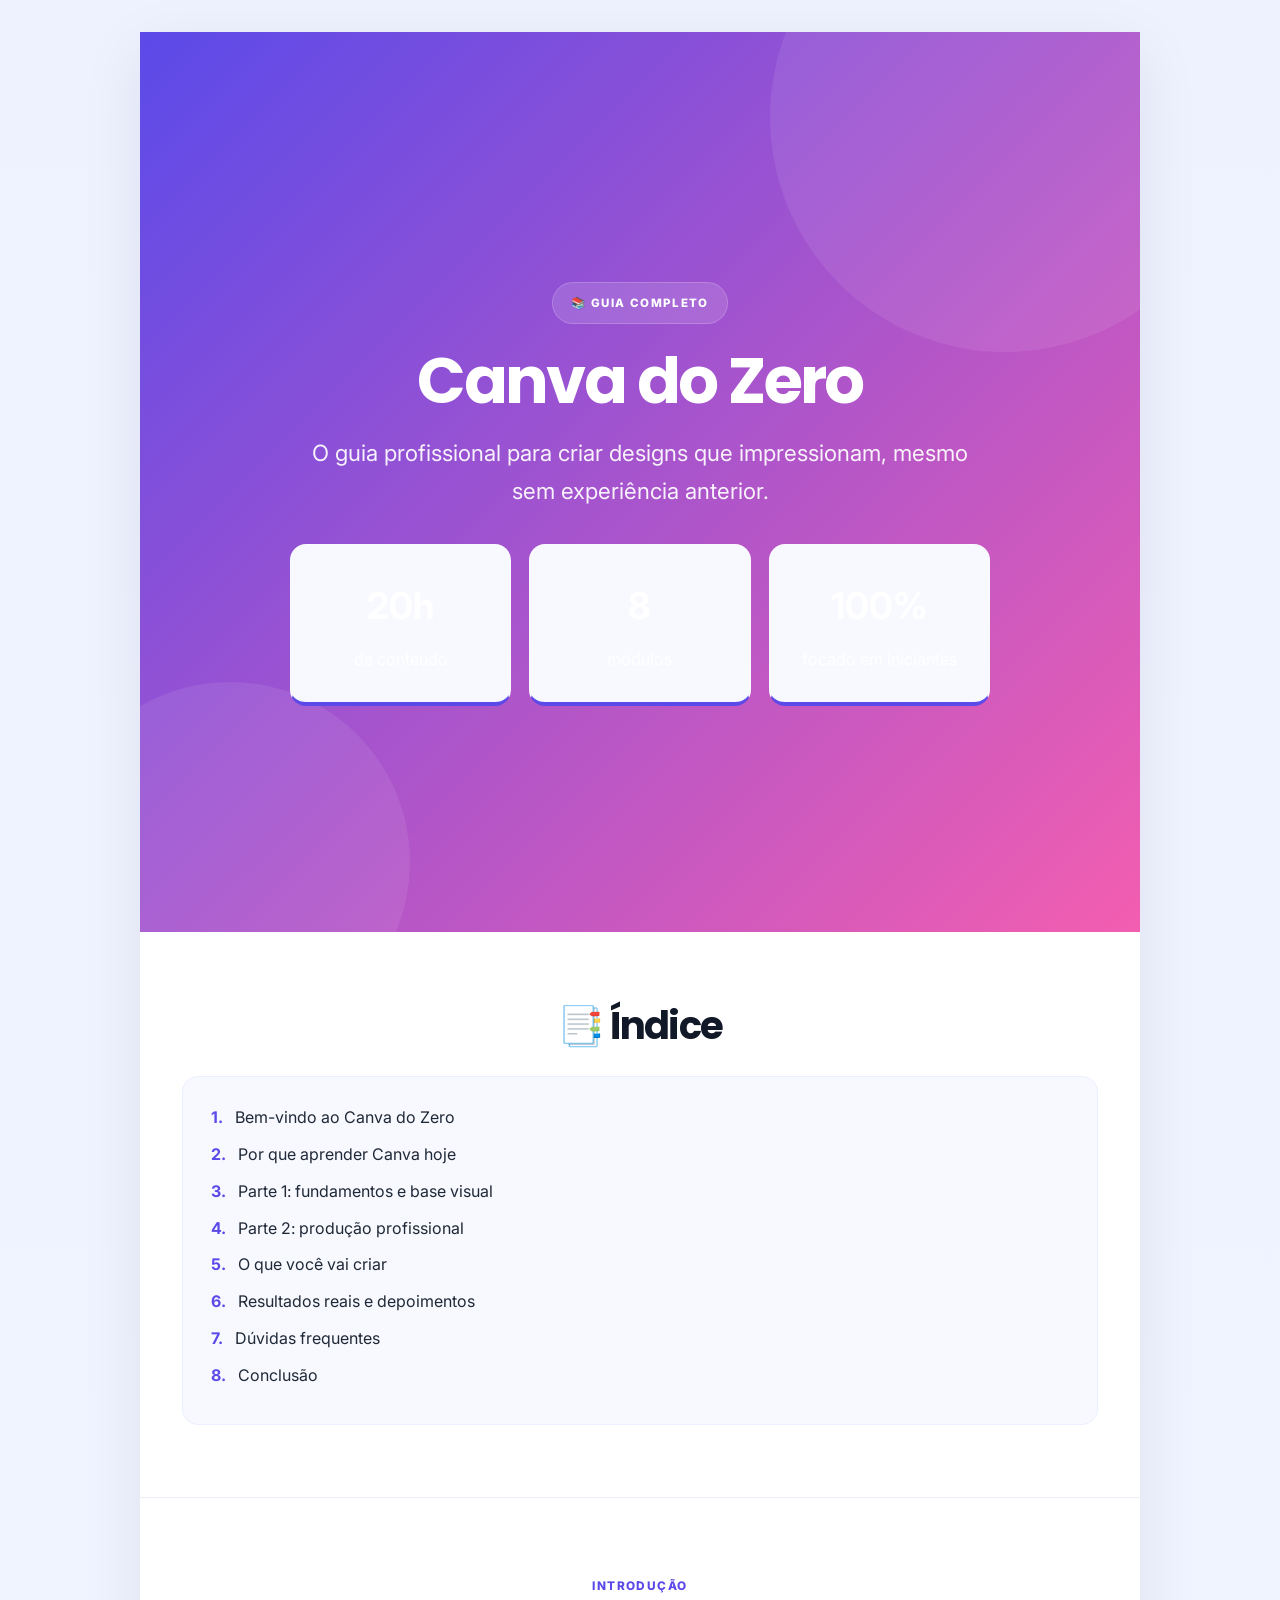
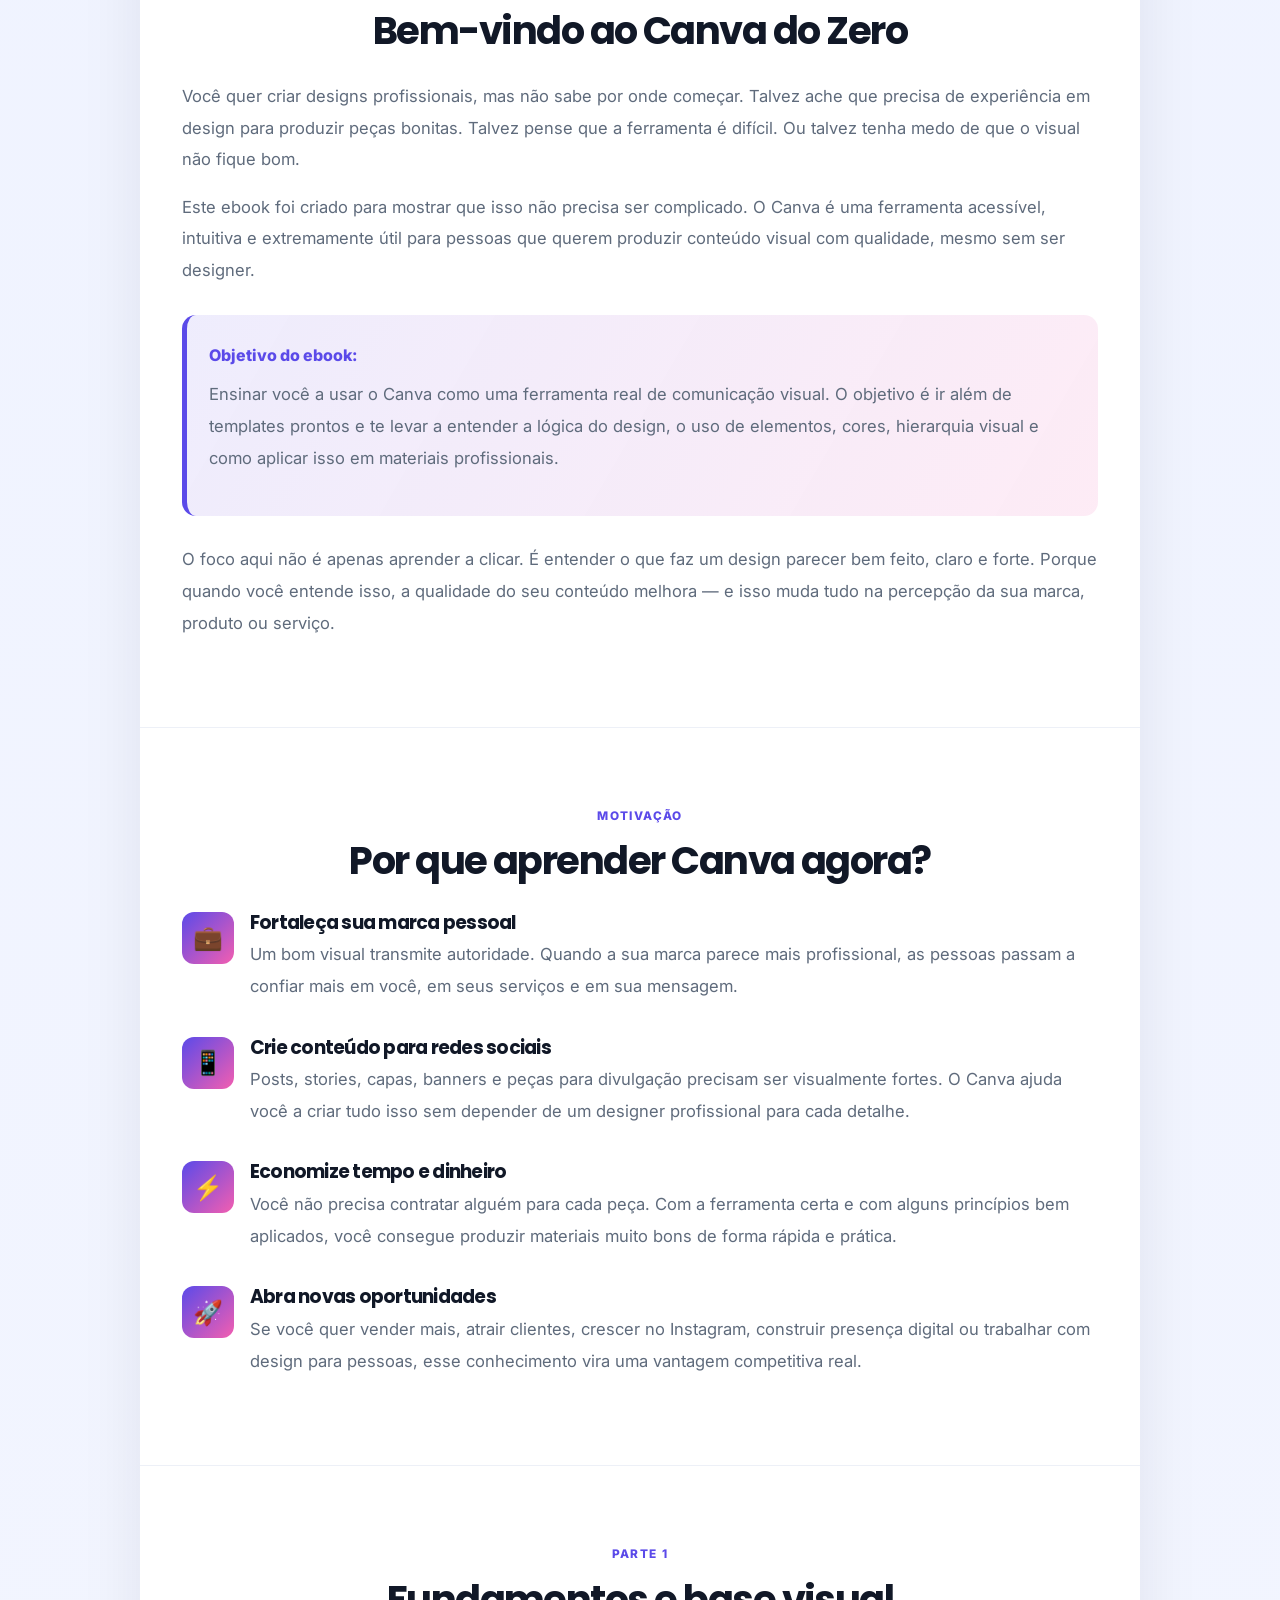
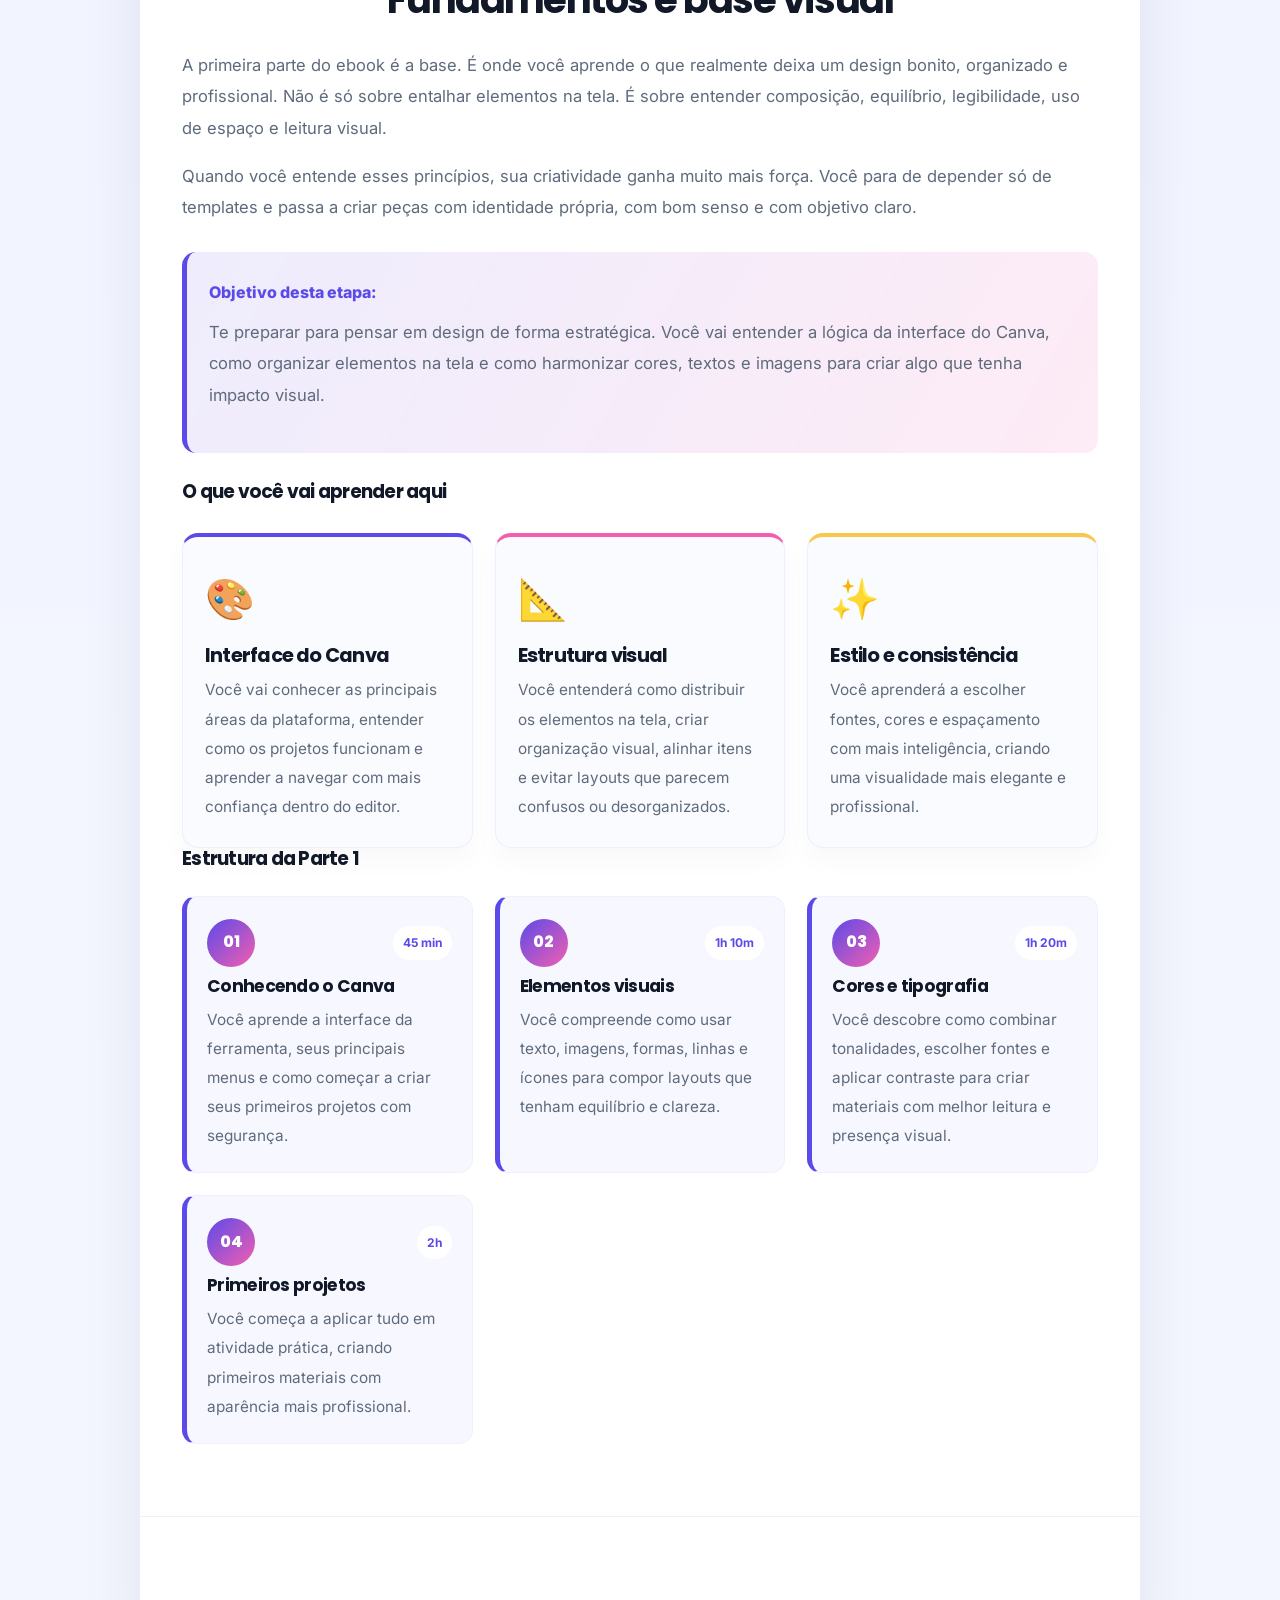
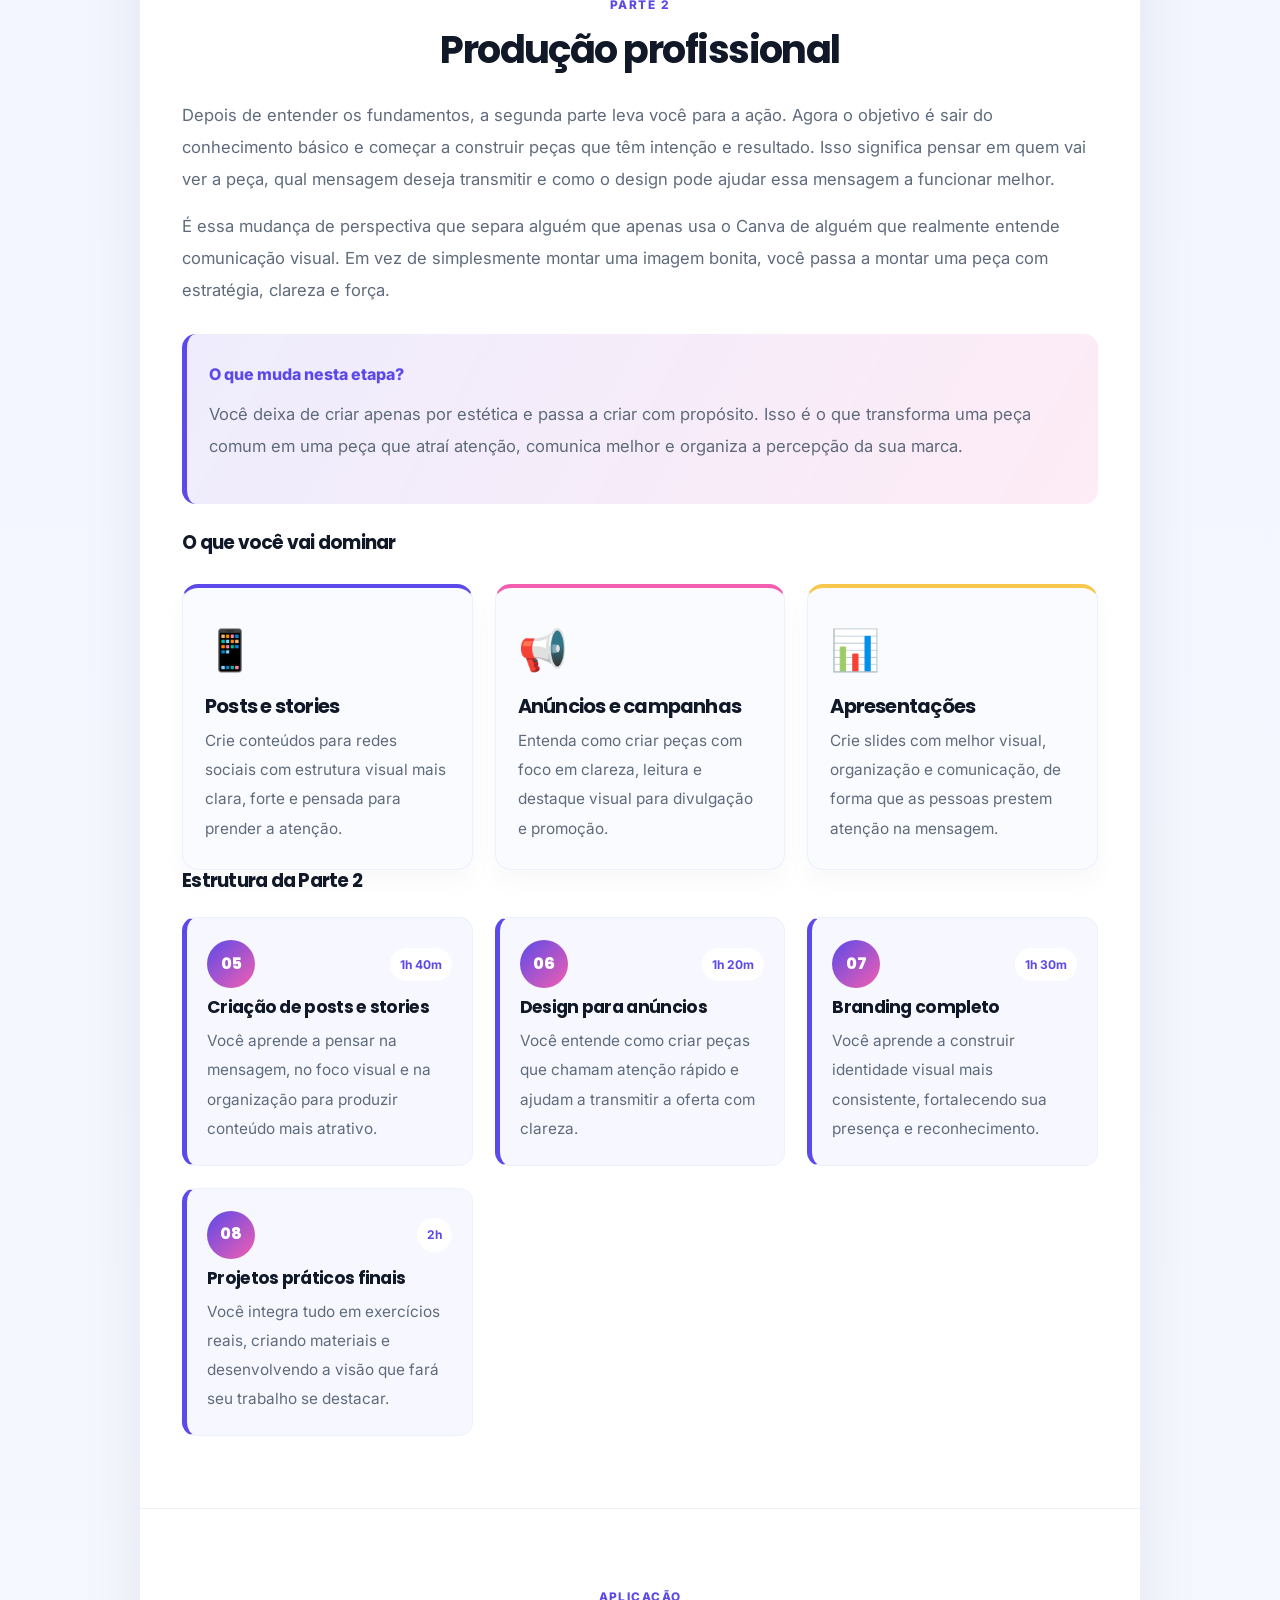
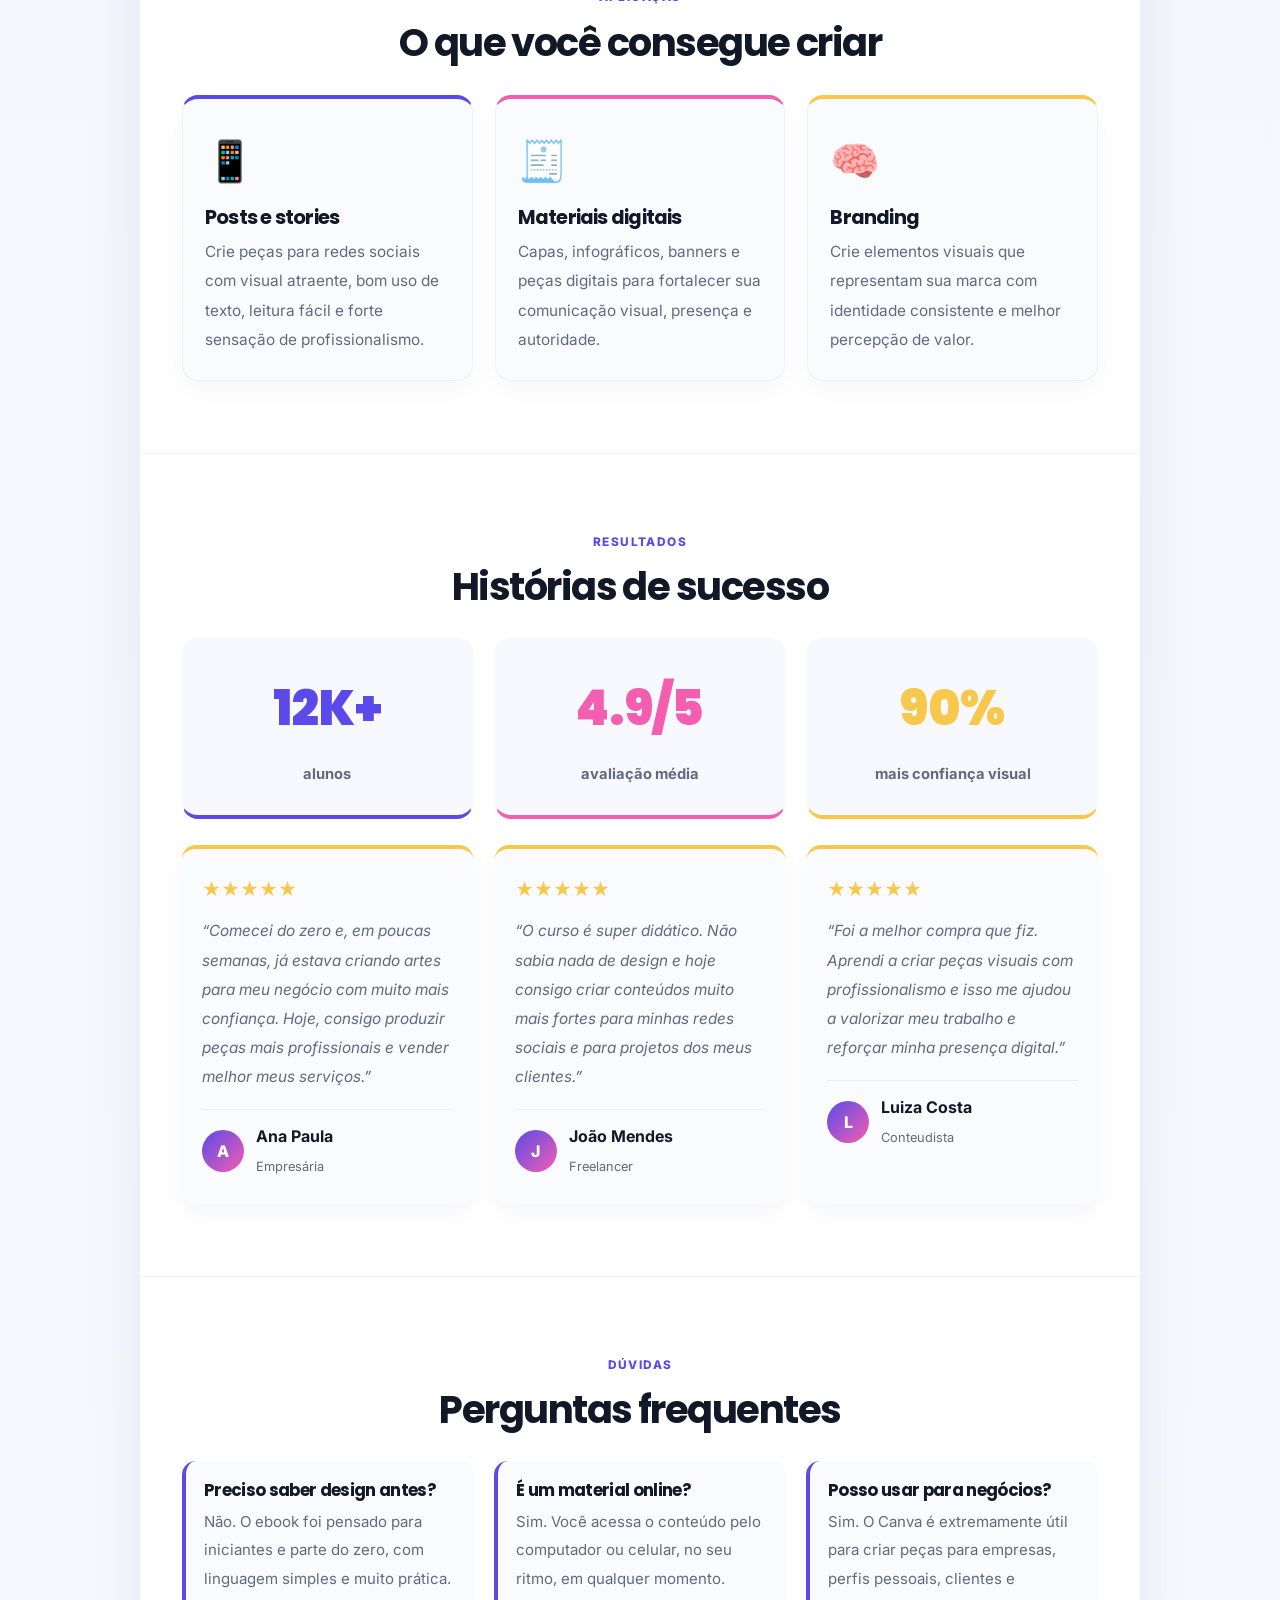
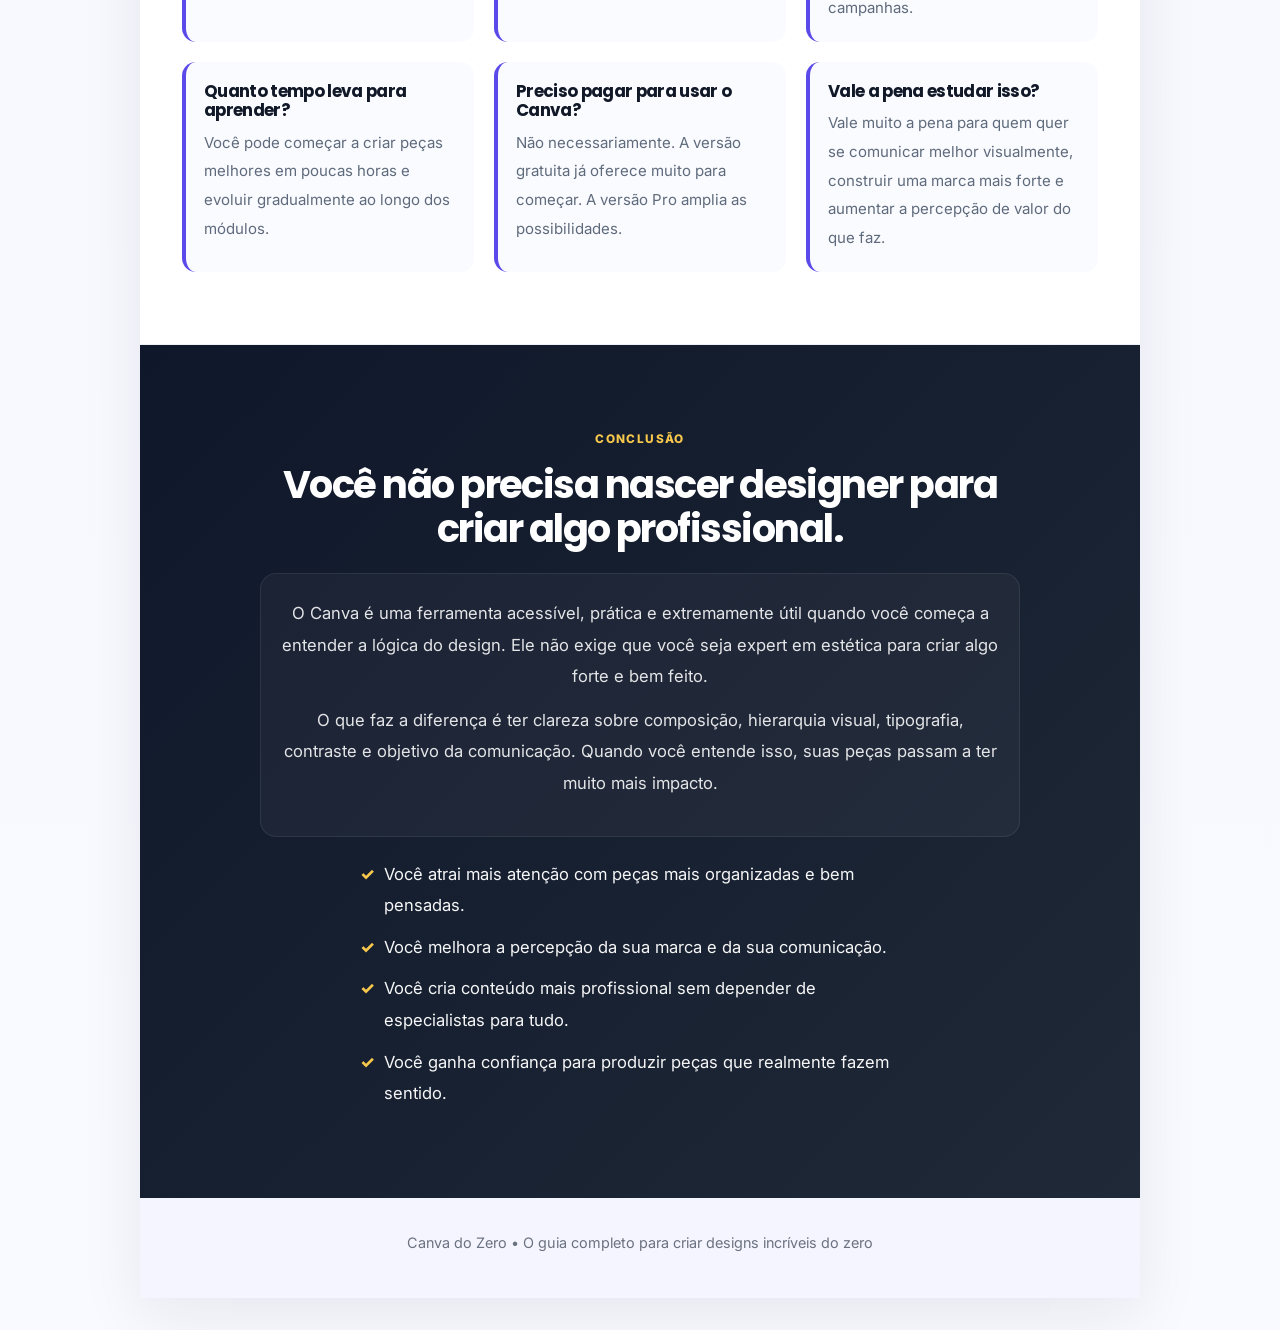
==== commit 57800340: "Premium final refinement for the Canva do Zero ebook" ====
--- a/ebook-completo.html
+++ b/ebook-completo.html
@@ -1,623 +1,882 @@
 <!DOCTYPE html>
 <html lang="pt-BR">
 <head>
-    <meta charset="UTF-8">
-    <meta name="viewport" content="width=device-width, initial-scale=1.0">
-    <title>Ebook Canva do Zero - Completo</title>
-    <link rel="preconnect" href="https://fonts.googleapis.com">
-    <link rel="preconnect" href="https://fonts.gstatic.com" crossorigin>
-    <link href="https://fonts.googleapis.com/css2?family=Inter:wght@300;400;500;600;700;800;900&family=Poppins:wght@600;700;800;900&display=swap" rel="stylesheet">
-    <style>
-        * { margin: 0; padding: 0; box-sizing: border-box; }
-        body {
-            font-family: 'Inter', sans-serif;
-            line-height: 1.7;
-            color: #1a1a1a;
-            background: #f5f7fb;
-        }
-        .ebook-container {
-            max-width: 980px;
-            margin: 0 auto;
-            background: white;
-            box-shadow: 0 12px 40px rgba(15, 23, 42, 0.1);
-        }
-        .cover {
-            background: linear-gradient(135deg, #6366f1 0%, #f472b6 100%);
-            color: white;
-            padding: 90px 40px 70px;
-            min-height: 100vh;
-            display: flex;
-            align-items: center;
-            justify-content: center;
-            position: relative;
-            overflow: hidden;
-        }
-        .cover::before, .cover::after {
-            content: '';
-            position: absolute;
-            border-radius: 50%;
-            background: rgba(255,255,255,0.08);
-        }
-        .cover::before { width: 420px; height: 420px; top: -120px; right: -80px; }
-        .cover::after { width: 340px; height: 340px; left: -80px; bottom: -120px; }
-        .cover-content { position: relative; z-index: 1; max-width: 760px; text-align: center; }
-        .cover-badge {
-            display: inline-block;
-            background: rgba(255,255,255,0.16);
-            border: 1px solid rgba(255,255,255,0.2);
-            color: white;
-            padding: 10px 20px;
-            border-radius: 999px;
-            font-size: 0.8rem;
-            letter-spacing: 0.08em;
-            text-transform: uppercase;
-            font-weight: 700;
-            margin-bottom: 20px;
-        }
-        h1, h2, h3, h4 { font-family: 'Poppins', sans-serif; line-height: 1.2; }
-        .cover h1 {
-            font-size: clamp(2.8rem, 5vw, 5rem);
-            letter-spacing: -0.05em;
-            margin: 18px 0 12px;
-        }
-        .cover .subtitle {
-            font-size: 1.25rem;
-            color: rgba(255,255,255,0.94);
-            margin: 0 auto 28px;
-            max-width: 700px;
-        }
-        .cover-features {
-            display: flex;
-            justify-content: center;
-            flex-wrap: wrap;
-            gap: 22px;
-            margin-top: 32px;
-        }
-        .cover-feature {
-            min-width: 170px;
-            background: rgba(255,255,255,0.1);
-            border: 1px solid rgba(255,255,255,0.2);
-            border-radius: 14px;
-            padding: 20px 22px;
-        }
-        .cover-feature strong { display: block; font-size: 2rem; margin-bottom: 6px; }
-        .section { padding: 68px 40px; border-bottom: 1px solid #edf0f7; }
-        .section:last-of-type { border-bottom: none; }
-        .section-header { text-align: center; margin-bottom: 24px; }
-        .eyebrow {
-            display: inline-block;
-            font-size: 0.76rem;
-            letter-spacing: 0.12em;
-            text-transform: uppercase;
-            font-weight: 800;
-            color: #6366f1;
-            margin-bottom: 12px;
-        }
-        h2 {
-            font-size: clamp(2rem, 3vw, 3rem);
-            color: #111827;
-            margin-bottom: 20px;
-        }
-        h3 {
-            font-size: 1.6rem;
-            color: #6366f1;
-            margin: 26px 0 16px;
-        }
-        p {
-            font-size: 1.06rem;
-            line-height: 1.9;
-            color: #4b5563;
-            margin-bottom: 16px;
-        }
-        .table-of-contents {
-            background: #f5f5ff;
-            border-radius: 14px;
-            padding: 26px 28px;
-            margin-top: 18px;
-        }
-        .toc-item {
-            display: flex;
-            gap: 10px;
-            margin-bottom: 8px;
-            font-size: 1rem;
-            color: #374151;
-        }
-        .toc-item strong { color: #6366f1; }
-        .highlight {
-            background: linear-gradient(120deg, rgba(99,102,241,0.12), rgba(244,114,182,0.12));
-            border-left: 5px solid #6366f1;
-            border-radius: 10px;
-            padding: 26px 22px;
-            margin: 28px 0;
-        }
-        .highlight strong { display: block; color: #4338ca; margin-bottom: 10px; }
-        .grid { display: grid; grid-template-columns: repeat(auto-fit, minmax(260px, 1fr)); gap: 22px; margin-top: 30px; }
-        .card {
-            background: #f9f9ff;
-            border: 1px solid #eaeaff;
-            border-top: 4px solid #6366f1;
-            border-radius: 14px;
-            padding: 28px 22px;
-            box-shadow: 0 10px 22px rgba(15, 23, 42, 0.04);
-        }
-        .card.pink { border-top-color: #f472b6; }
-        .card.gold { border-top-color: #fbbf24; }
-        .card-icon { font-size: 2.7rem; margin-bottom: 12px; }
-        .card h4 { font-size: 1.25rem; color: #111827; margin-bottom: 8px; }
-        .card p { font-size: 0.96rem; margin-bottom: 0; }
-        .modules { display: grid; grid-template-columns: repeat(auto-fit, minmax(290px, 1fr)); gap: 20px; margin-top: 26px; }
-        .module {
-            background: #f6f7ff;
-            border: 1px solid #ecefff;
-            border-left: 5px solid #6366f1;
-            border-radius: 12px;
-            padding: 22px 20px;
-        }
-        .module-header {
-            display: flex;
-            justify-content: space-between;
-            align-items: center;
-            gap: 10px;
-            margin-bottom: 12px;
-        }
-        .module-number {
-            width: 48px; height: 48px; border-radius: 50%;
-            background: linear-gradient(135deg, #6366f1, #f472b6);
-            color: white;
-            display: flex; align-items: center; justify-content: center;
-            font-weight: 800; font-family: 'Poppins', sans-serif;
-        }
-        .module-time {
-            font-size: 0.8rem; font-weight: 700; color: #5b4ae9; background: white; padding: 5px 10px; border-radius: 999px;
-        }
-        .module h4 { font-size: 1.12rem; margin-bottom: 10px; color: #111827; }
-        .module p { font-size: 0.96rem; margin-bottom: 0; }
-        .benefits-list { display: grid; gap: 18px; margin-top: 24px; }
-        .benefit-item { display: flex; gap: 16px; align-items: flex-start; }
-        .benefit-icon {
-            width: 52px; height: 52px; border-radius: 12px;
-            background: linear-gradient(135deg, #6366f1, #f472b6);
-            color: white; display: flex; align-items: center; justify-content: center; font-size: 1.4rem; flex-shrink: 0;
-        }
-        .benefit-content h4 { font-size: 1.2rem; margin-bottom: 6px; color: #111827; }
-        .benefit-content p { margin-bottom: 0; }
-        .stats { display: grid; grid-template-columns: repeat(auto-fit, minmax(200px, 1fr)); gap: 22px; margin-top: 28px; }
-        .stat-box {
-            background: #f8f9ff;
-            border-bottom: 5px solid #6366f1;
-            border-radius: 14px;
-            padding: 28px 20px;
-            text-align: center;
-        }
-        .stat-box.pink { border-bottom-color: #f472b6; }
-        .stat-box.gold { border-bottom-color: #fbbf24; }
-        .stat-number { font-family: 'Poppins', sans-serif; font-size: 2.8rem; font-weight: 800; color: #6366f1; margin-bottom: 8px; }
-        .stat-box.pink .stat-number { color: #f472b6; }
-        .stat-box.gold .stat-number { color: #fbbf24; }
-        .stat-label { font-size: 0.95rem; font-weight: 600; color: #485263; }
-        .testimonials { display: grid; grid-template-columns: repeat(auto-fit, minmax(280px, 1fr)); gap: 20px; margin-top: 24px; }
-        .testimonial {
-            background: #fafbff;
-            border-radius: 14px;
-            border-top: 4px solid #fbbf24;
-            padding: 24px 20px;
-            box-shadow: 0 10px 22px rgba(17,24,39,0.04);
-        }
-        .stars { color: #fbbf24; margin-bottom: 12px; font-size: 1.1rem; }
-        .testimonial-text { font-style: italic; color: #4b5563; font-size: 0.96rem; }
-        .testimonial-author { display: flex; align-items: center; gap: 12px; margin-top: 18px; border-top: 1px solid #ebedf5; padding-top: 14px; }
-        .author-avatar {
-            width: 42px; height: 42px; border-radius: 50%;
-            background: linear-gradient(135deg, #6366f1, #f472b6);
-            color: white; display: flex; align-items: center; justify-content: center; font-weight: 700;
-        }
-        .author-info strong { display: block; color: #111827; }
-        .author-info span { color: #6b7280; font-size: 0.82rem; }
-        .faq { display: grid; grid-template-columns: repeat(auto-fit, minmax(280px, 1fr)); gap: 20px; margin-top: 24px; }
-        .faq-item {
-            background: #fafbff;
-            border-left: 4px solid #6366f1;
-            border-radius: 12px;
-            padding: 20px 18px;
-        }
-        .faq-item h4 { margin-bottom: 8px; font-size: 1.08rem; color: #111827; }
-        .faq-item p { margin-bottom: 0; font-size: 0.95rem; }
-        .final-summary {
-            background: linear-gradient(135deg, #0f172a 0%, #1f2937 100%);
-            color: white;
-            padding: 72px 40px;
-        }
-        .final-summary .content {
-            max-width: 760px;
-            margin: 0 auto;
-            text-align: center;
-        }
-        .final-summary h2 { color: white; }
-        .summary-box {
-            background: rgba(255,255,255,0.04);
-            border: 1px solid rgba(255,255,255,0.1);
-            border-radius: 12px;
-            padding: 24px 20px;
-            margin: 28px 0;
-        }
-        .summary-box p { color: rgba(255,255,255,0.85); }
-        .summary-list { text-align: left; max-width: 540px; margin: 24px auto 0; }
-        .summary-list p {
-            margin: 10px 0; color: rgba(255,255,255,0.9);
-            position: relative; padding-left: 24px;
-        }
-        .summary-list p::before { content: '✓'; position: absolute; left: 0; color: #fbbf24; font-weight: 800; }
-        .footer {
-            padding: 34px 20px 44px;
-            background: #f5f5ff;
-            text-align: center;
-            color: #6b7280;
-            font-size: 0.9rem;
-        }
-        @media (max-width: 768px) {
-            .section { padding: 48px 20px; }
-            .cover { padding: 70px 20px 60px; }
-            .cover-feature { min-width: 140px; }
-            .grid, .modules, .stats, .testimonials, .faq { grid-template-columns: 1fr; }
-        }
-    </style>
+  <meta charset="UTF-8" />
+  <meta name="viewport" content="width=device-width, initial-scale=1.0" />
+  <title>Canva do Zero - Ebook Completo</title>
+  <link rel="preconnect" href="https://fonts.googleapis.com" />
+  <link rel="preconnect" href="https://fonts.gstatic.com" crossorigin />
+  <link href="https://fonts.googleapis.com/css2?family=Inter:wght@300;400;500;600;700;800;900&family=Poppins:wght@600;700;800;900&display=swap" rel="stylesheet" />
+  <style>
+    :root {
+      --bg: #f5f7ff;
+      --paper: #ffffff;
+      --paper-soft: #f8f9ff;
+      --primary: #5b4ae9;
+      --secondary: #f35eb0;
+      --accent: #f8c84c;
+      --navy: #111827;
+      --text: #1f2937;
+      --muted: #5f6b7c;
+      --line: #edf0f7;
+      --shadow: rgba(17, 24, 39, 0.08);
+    }
+
+    * { box-sizing: border-box; }
+    html { scroll-behavior: smooth; }
+    body {
+      margin: 0;
+      font-family: 'Inter', sans-serif;
+      background: linear-gradient(180deg, #eef2ff 0%, #f9faff 100%);
+      color: var(--text);
+      line-height: 1.8;
+    }
+
+    .page {
+      max-width: 1000px;
+      margin: 32px auto;
+      background: var(--paper);
+      box-shadow: 0 18px 60px rgba(17, 24, 39, 0.08);
+    }
+
+    .cover {
+      position: relative;
+      background: linear-gradient(135deg, var(--primary) 0%, var(--secondary) 100%);
+      color: #fff;
+      min-height: 100vh;
+      padding: 96px 46px 72px;
+      text-align: center;
+      overflow: hidden;
+      display: flex;
+      align-items: center;
+      justify-content: center;
+    }
+
+    .cover::before,
+    .cover::after {
+      content: "";
+      position: absolute;
+      border-radius: 50%;
+      background: rgba(255,255,255,0.08);
+      z-index: 0;
+    }
+
+    .cover::before {
+      width: 470px;
+      height: 470px;
+      right: -100px;
+      top: -150px;
+    }
+
+    .cover::after {
+      width: 360px;
+      height: 360px;
+      left: -90px;
+      bottom: -110px;
+    }
+
+    .cover-content {
+      position: relative;
+      z-index: 1;
+      max-width: 780px;
+      margin: 0 auto;
+    }
+
+    .badge {
+      display: inline-block;
+      background: rgba(255,255,255,0.13);
+      border: 1px solid rgba(255,255,255,0.18);
+      border-radius: 999px;
+      padding: 10px 18px;
+      font-size: 0.72rem;
+      font-weight: 800;
+      letter-spacing: 0.12em;
+      text-transform: uppercase;
+      margin-bottom: 20px;
+    }
+
+    h1, h2, h3, h4 {
+      margin: 0 0 18px;
+      font-family: 'Poppins', sans-serif;
+      line-height: 1.15;
+      letter-spacing: -0.04em;
+    }
+
+    .cover h1 {
+      font-size: clamp(2.8rem, 5vw, 5.2rem);
+      margin-bottom: 16px;
+    }
+
+    .subtitle {
+      font-size: clamp(1.08rem, 2vw, 1.4rem);
+      color: rgba(255,255,255,0.92);
+      max-width: 700px;
+      margin: 0 auto 28px;
+      line-height: 1.7;
+    }
+
+    .cover-stats {
+      display: grid;
+      grid-template-columns: repeat(3, minmax(160px, 1fr));
+      gap: 18px;
+      max-width: 760px;
+      margin: 34px auto 0;
+    }
+
+    .stat-box {
+      background: rgba(255,255,255,0.08);
+      border: 1px solid rgba(255,255,255,0.14);
+      border-radius: 16px;
+      padding: 22px 12px;
+    }
+
+    .stat-box strong {
+      display: block;
+      font-size: clamp(1.7rem, 3vw, 2.3rem);
+      margin-bottom: 6px;
+    }
+
+    .section {
+      padding: 72px 42px;
+      border-bottom: 1px solid var(--line);
+    }
+
+    .section:last-of-type {
+      border-bottom: none;
+    }
+
+    .section-header {
+      text-align: center;
+      margin-bottom: 28px;
+    }
+
+    .eyebrow {
+      display: inline-block;
+      margin-bottom: 12px;
+      font-size: 0.74rem;
+      letter-spacing: 0.12em;
+      text-transform: uppercase;
+      font-weight: 800;
+      color: var(--primary);
+    }
+
+    h2 {
+      font-size: clamp(2rem, 3vw, 2.8rem);
+      color: var(--navy);
+      margin-bottom: 18px;
+    }
+
+    p {
+      font-size: 1.04rem;
+      line-height: 1.9;
+      color: var(--muted);
+      margin: 0 0 16px;
+    }
+
+    .toc {
+      background: var(--paper-soft);
+      border: 1px solid #ecefff;
+      border-radius: 16px;
+      padding: 26px 28px;
+      margin-top: 18px;
+    }
+
+    .toc-item {
+      display: flex;
+      gap: 12px;
+      font-size: 1rem;
+      color: var(--text);
+      margin-bottom: 8px;
+    }
+
+    .toc-item strong { color: var(--primary); }
+
+    .highlight {
+      background: linear-gradient(120deg, rgba(91, 74, 233, 0.10), rgba(243, 94, 176, 0.12));
+      border-left: 5px solid var(--primary);
+      border-radius: 14px;
+      padding: 26px 22px;
+      margin: 28px 0;
+    }
+
+    .highlight strong {
+      display: block;
+      color: var(--primary);
+      font-weight: 800;
+      margin-bottom: 10px;
+    }
+
+    .grid {
+      display: grid;
+      grid-template-columns: repeat(auto-fit, minmax(260px, 1fr));
+      gap: 22px;
+      margin-top: 30px;
+    }
+
+    .card {
+      background: #fafbff;
+      border: 1px solid #ecf0ff;
+      border-top: 4px solid var(--primary);
+      border-radius: 16px;
+      padding: 26px 22px;
+      box-shadow: 0 12px 26px rgba(17,24,39,0.03);
+    }
+
+    .card.pink { border-top-color: var(--secondary); }
+    .card.gold { border-top-color: var(--accent); }
+    .card-icon { font-size: 2.5rem; margin-bottom: 10px; }
+    .card h4 {
+      margin-bottom: 8px;
+      font-size: 1.22rem;
+      color: var(--navy);
+    }
+    .card p { font-size: 0.96rem; margin-bottom: 0; }
+
+    .modules {
+      display: grid;
+      grid-template-columns: repeat(auto-fit, minmax(280px, 1fr));
+      gap: 22px;
+      margin-top: 26px;
+    }
+
+    .module {
+      padding: 22px 20px;
+      background: #f7f8ff;
+      border: 1px solid #edf0ff;
+      border-left: 5px solid var(--primary);
+      border-radius: 14px;
+    }
+
+    .module-header {
+      display: flex;
+      justify-content: space-between;
+      align-items: center;
+      gap: 12px;
+      margin-bottom: 10px;
+    }
+
+    .module-number {
+      width: 48px;
+      height: 48px;
+      border-radius: 50%;
+      background: linear-gradient(135deg, var(--primary), var(--secondary));
+      color: #fff;
+      display: flex;
+      align-items: center;
+      justify-content: center;
+      font-weight: 800;
+      font-family: 'Poppins', sans-serif;
+    }
+
+    .module-time {
+      background: #fff;
+      color: var(--primary);
+      border-radius: 999px;
+      padding: 6px 10px;
+      font-size: 0.75rem;
+      font-weight: 700;
+    }
+
+    .module h4 {
+      font-size: 1.08rem;
+      color: var(--navy);
+      margin-bottom: 8px;
+    }
+
+    .module p { margin-bottom: 0; font-size: 0.96rem; }
+
+    .benefits-list {
+      display: grid;
+      gap: 18px;
+      margin-top: 26px;
+    }
+
+    .benefit-item {
+      display: flex;
+      gap: 16px;
+      align-items: flex-start;
+    }
+
+    .benefit-icon {
+      width: 52px;
+      height: 52px;
+      flex-shrink: 0;
+      border-radius: 12px;
+      background: linear-gradient(135deg, var(--primary), var(--secondary));
+      display: flex;
+      align-items: center;
+      justify-content: center;
+      color: white;
+      font-size: 1.5rem;
+    }
+
+    .benefit-content h4 {
+      margin-bottom: 6px;
+      font-size: 1.18rem;
+      color: var(--navy);
+    }
+
+    .stats {
+      display: grid;
+      grid-template-columns: repeat(auto-fit, minmax(200px, 1fr));
+      gap: 22px;
+      margin-top: 28px;
+    }
+
+    .stat-box {
+      background: #f8f9ff;
+      border-radius: 16px;
+      border-bottom: 4px solid var(--primary);
+      padding: 28px 12px;
+      text-align: center;
+    }
+
+    .stat-box.pink { border-bottom-color: var(--secondary); }
+    .stat-box.gold { border-bottom-color: var(--accent); }
+    .stat-number {
+      font-family: 'Poppins', sans-serif;
+      font-size: clamp(2.3rem, 4vw, 3rem);
+      font-weight: 900;
+      color: var(--primary);
+      margin-bottom: 8px;
+    }
+    .stat-box.pink .stat-number { color: var(--secondary); }
+    .stat-box.gold .stat-number { color: var(--accent); }
+    .stat-label {
+      font-size: 0.92rem;
+      color: var(--muted);
+      font-weight: 700;
+    }
+
+    .testimonials {
+      display: grid;
+      grid-template-columns: repeat(auto-fit, minmax(260px, 1fr));
+      gap: 22px;
+      margin-top: 26px;
+    }
+
+    .testimonial {
+      background: #fafbff;
+      border-top: 4px solid var(--accent);
+      border-radius: 14px;
+      padding: 24px 20px;
+      box-shadow: 0 10px 22px rgba(17,24,39,0.04);
+    }
+
+    .stars { color: var(--accent); font-size: 1.15rem; margin-bottom: 10px; }
+    .testimonial-text {
+      font-style: italic;
+      font-size: 0.96rem;
+      margin-bottom: 18px;
+    }
+
+    .testimonial-author {
+      display: flex;
+      align-items: center;
+      gap: 12px;
+      border-top: 1px solid #ebedf5;
+      padding-top: 12px;
+    }
+
+    .author-avatar {
+      width: 42px;
+      height: 42px;
+      border-radius: 50%;
+      background: linear-gradient(135deg, var(--primary), var(--secondary));
+      color: #fff;
+      display: flex;
+      align-items: center;
+      justify-content: center;
+      font-weight: 800;
+    }
+
+    .author-info strong { display: block; color: var(--navy); }
+    .author-info span { font-size: 0.8rem; color: var(--muted); }
+
+    .faq {
+      display: grid;
+      grid-template-columns: repeat(auto-fit, minmax(260px, 1fr));
+      gap: 20px;
+      margin-top: 28px;
+    }
+
+    .faq-item {
+      background: #fafbff;
+      border-left: 4px solid var(--primary);
+      border-radius: 14px;
+      padding: 20px 18px;
+    }
+
+    .faq-item h4 {
+      font-family: 'Poppins', sans-serif;
+      font-size: 1.05rem;
+      margin-bottom: 8px;
+      color: var(--navy);
+    }
+
+    .faq-item p { margin-bottom: 0; font-size: 0.94rem; }
+
+    .summary {
+      background: linear-gradient(135deg, #0f172a 0%, #1f2937 100%);
+      color: white;
+      padding: 78px 44px;
+    }
+
+    .summary-content {
+      max-width: 760px;
+      margin: 0 auto;
+      text-align: center;
+    }
+
+    .summary .eyebrow { color: #f8c84c; }
+    .summary h2 { color: white; }
+
+    .summary-box {
+      background: rgba(255,255,255,0.04);
+      border: 1px solid rgba(255,255,255,0.08);
+      border-radius: 16px;
+      padding: 24px 20px;
+      margin-top: 22px;
+    }
+
+    .summary-box p {
+      color: rgba(255,255,255,0.88);
+      margin: 0 0 12px;
+    }
+
+    .summary-list {
+      max-width: 560px;
+      margin: 22px auto 0;
+      text-align: left;
+    }
+
+    .summary-list p {
+      position: relative;
+      padding-left: 24px;
+      color: rgba(255,255,255,0.96);
+      margin: 10px 0;
+    }
+
+    .summary-list p::before {
+      content: '✓';
+      position: absolute;
+      left: 0;
+      color: var(--accent);
+      font-weight: 800;
+    }
+
+    .footer {
+      background: #f5f5ff;
+      padding: 32px 20px 42px;
+      text-align: center;
+      font-size: 0.9rem;
+      color: #6b7280;
+    }
+
+    @media (max-width: 760px) {
+      .cover-stats {
+        grid-template-columns: 1fr;
+      }
+
+      .section {
+        padding: 52px 22px;
+      }
+
+      .summary {
+        padding: 58px 22px;
+      }
+    }
+  </style>
 </head>
 <body>
-    <div class="ebook-container">
-        <section class="cover">
-            <div class="cover-content">
-                <div class="cover-badge">📚 Guia Completo • Aprenda Agora</div>
-                <h1>Canva do Zero</h1>
-                <p class="subtitle">O guia profissional para criar designs que impressionam, mesmo começando do zero.</p>
-                <div class="cover-features">
-                    <div class="cover-feature">
-                        <strong>20h</strong>
-                        <span>de conteúdo</span>
-                    </div>
-                    <div class="cover-feature">
-                        <strong>8</strong>
-                        <span>módulos</span>
-                    </div>
-                    <div class="cover-feature">
-                        <strong>1000+</strong>
-                        <span>alunos</span>
-                    </div>
-                </div>
+  <div class="page">
+    <section class="cover">
+      <div class="cover-content">
+        <div class="badge">📚 Guia completo</div>
+        <h1>Canva do Zero</h1>
+        <p class="subtitle">O guia profissional para criar designs que impressionam, mesmo sem experiência anterior.</p>
+
+        <div class="cover-stats">
+          <div class="stat-box">
+            <strong>20h</strong>
+            <span>de conteúdo</span>
+          </div>
+          <div class="stat-box">
+            <strong>8</strong>
+            <span>módulos</span>
+          </div>
+          <div class="stat-box">
+            <strong>100%</strong>
+            <span>focado em iniciantes</span>
+          </div>
+        </div>
+      </div>
+    </section>
+
+    <section class="section">
+      <div class="section-header">
+        <h2>📑 Índice</h2>
+      </div>
+      <div class="toc">
+        <div class="toc-item"><strong>1.</strong> Bem-vindo ao Canva do Zero</div>
+        <div class="toc-item"><strong>2.</strong> Por que aprender Canva hoje</div>
+        <div class="toc-item"><strong>3.</strong> Parte 1: fundamentos e base visual</div>
+        <div class="toc-item"><strong>4.</strong> Parte 2: produção profissional</div>
+        <div class="toc-item"><strong>5.</strong> O que você vai criar</div>
+        <div class="toc-item"><strong>6.</strong> Resultados reais e depoimentos</div>
+        <div class="toc-item"><strong>7.</strong> Dúvidas frequentes</div>
+        <div class="toc-item"><strong>8.</strong> Conclusão</div>
+      </div>
+    </section>
+
+    <section class="section">
+      <div class="section-header">
+        <span class="eyebrow">Introdução</span>
+        <h2>Bem-vindo ao Canva do Zero</h2>
+      </div>
+      <p>Você quer criar designs profissionais, mas não sabe por onde começar. Talvez ache que precisa de experiência em design para produzir peças bonitas. Talvez pense que a ferramenta é difícil. Ou talvez tenha medo de que o visual não fique bom.</p>
+      <p>Este ebook foi criado para mostrar que isso não precisa ser complicado. O Canva é uma ferramenta acessível, intuitiva e extremamente útil para pessoas que querem produzir conteúdo visual com qualidade, mesmo sem ser designer.</p>
+      <div class="highlight">
+        <strong>Objetivo do ebook:</strong>
+        <p>Ensinar você a usar o Canva como uma ferramenta real de comunicação visual. O objetivo é ir além de templates prontos e te levar a entender a lógica do design, o uso de elementos, cores, hierarquia visual e como aplicar isso em materiais profissionais.</p>
+      </div>
+      <p>O foco aqui não é apenas aprender a clicar. É entender o que faz um design parecer bem feito, claro e forte. Porque quando você entende isso, a qualidade do seu conteúdo melhora — e isso muda tudo na percepção da sua marca, produto ou serviço.</p>
+    </section>
+
+    <section class="section">
+      <div class="section-header">
+        <span class="eyebrow">Motivação</span>
+        <h2>Por que aprender Canva agora?</h2>
+      </div>
+
+      <div class="benefits-list">
+        <div class="benefit-item">
+          <div class="benefit-icon">💼</div>
+          <div class="benefit-content">
+            <h4>Fortaleça sua marca pessoal</h4>
+            <p>Um bom visual transmite autoridade. Quando a sua marca parece mais profissional, as pessoas passam a confiar mais em você, em seus serviços e em sua mensagem.</p>
+          </div>
+        </div>
+
+        <div class="benefit-item">
+          <div class="benefit-icon">📱</div>
+          <div class="benefit-content">
+            <h4>Crie conteúdo para redes sociais</h4>
+            <p>Posts, stories, capas, banners e peças para divulgação precisam ser visualmente fortes. O Canva ajuda você a criar tudo isso sem depender de um designer profissional para cada detalhe.</p>
+          </div>
+        </div>
+
+        <div class="benefit-item">
+          <div class="benefit-icon">⚡</div>
+          <div class="benefit-content">
+            <h4>Economize tempo e dinheiro</h4>
+            <p>Você não precisa contratar alguém para cada peça. Com a ferramenta certa e com alguns princípios bem aplicados, você consegue produzir materiais muito bons de forma rápida e prática.</p>
+          </div>
+        </div>
+
+        <div class="benefit-item">
+          <div class="benefit-icon">🚀</div>
+          <div class="benefit-content">
+            <h4>Abra novas oportunidades</h4>
+            <p>Se você quer vender mais, atrair clientes, crescer no Instagram, construir presença digital ou trabalhar com design para pessoas, esse conhecimento vira uma vantagem competitiva real.</p>
+          </div>
+        </div>
+      </div>
+    </section>
+
+    <section class="section">
+      <div class="section-header">
+        <span class="eyebrow">Parte 1</span>
+        <h2>Fundamentos e base visual</h2>
+      </div>
+
+      <p>A primeira parte do ebook é a base. É onde você aprende o que realmente deixa um design bonito, organizado e profissional. Não é só sobre entalhar elementos na tela. É sobre entender composição, equilíbrio, legibilidade, uso de espaço e leitura visual.</p>
+      <p>Quando você entende esses princípios, sua criatividade ganha muito mais força. Você para de depender só de templates e passa a criar peças com identidade própria, com bom senso e com objetivo claro.</p>
+
+      <div class="highlight">
+        <strong>Objetivo desta etapa:</strong>
+        <p>Te preparar para pensar em design de forma estratégica. Você vai entender a lógica da interface do Canva, como organizar elementos na tela e como harmonizar cores, textos e imagens para criar algo que tenha impacto visual.</p>
+      </div>
+
+      <h3 style="color: var(--navy);">O que você vai aprender aqui</h3>
+      <div class="grid">
+        <div class="card">
+          <div class="card-icon">🎨</div>
+          <h4>Interface do Canva</h4>
+          <p>Você vai conhecer as principais áreas da plataforma, entender como os projetos funcionam e aprender a navegar com mais confiança dentro do editor.</p>
+        </div>
+
+        <div class="card pink">
+          <div class="card-icon">📐</div>
+          <h4>Estrutura visual</h4>
+          <p>Você entenderá como distribuir os elementos na tela, criar organização visual, alinhar itens e evitar layouts que parecem confusos ou desorganizados.</p>
+        </div>
+
+        <div class="card gold">
+          <div class="card-icon">✨</div>
+          <h4>Estilo e consistência</h4>
+          <p>Você aprenderá a escolher fontes, cores e espaçamento com mais inteligência, criando uma visualidade mais elegante e profissional.</p>
+        </div>
+      </div>
+
+      <h3 style="color: var(--navy);">Estrutura da Parte 1</h3>
+      <div class="modules">
+        <div class="module">
+          <div class="module-header">
+            <div class="module-number">01</div>
+            <div class="module-time">45 min</div>
+          </div>
+          <h4>Conhecendo o Canva</h4>
+          <p>Você aprende a interface da ferramenta, seus principais menus e como começar a criar seus primeiros projetos com segurança.</p>
+        </div>
+
+        <div class="module">
+          <div class="module-header">
+            <div class="module-number">02</div>
+            <div class="module-time">1h 10m</div>
+          </div>
+          <h4>Elementos visuais</h4>
+          <p>Você compreende como usar texto, imagens, formas, linhas e ícones para compor layouts que tenham equilíbrio e clareza.</p>
+        </div>
+
+        <div class="module">
+          <div class="module-header">
+            <div class="module-number">03</div>
+            <div class="module-time">1h 20m</div>
+          </div>
+          <h4>Cores e tipografia</h4>
+          <p>Você descobre como combinar tonalidades, escolher fontes e aplicar contraste para criar materiais com melhor leitura e presença visual.</p>
+        </div>
+
+        <div class="module">
+          <div class="module-header">
+            <div class="module-number">04</div>
+            <div class="module-time">2h</div>
+          </div>
+          <h4>Primeiros projetos</h4>
+          <p>Você começa a aplicar tudo em atividade prática, criando primeiros materiais com aparência mais profissional.</p>
+        </div>
+      </div>
+    </section>
+
+    <section class="section">
+      <div class="section-header">
+        <span class="eyebrow">Parte 2</span>
+        <h2>Produção profissional</h2>
+      </div>
+
+      <p>Depois de entender os fundamentos, a segunda parte leva você para a ação. Agora o objetivo é sair do conhecimento básico e começar a construir peças que têm intenção e resultado. Isso significa pensar em quem vai ver a peça, qual mensagem deseja transmitir e como o design pode ajudar essa mensagem a funcionar melhor.</p>
+      <p>É essa mudança de perspectiva que separa alguém que apenas usa o Canva de alguém que realmente entende comunicação visual. Em vez de simplesmente montar uma imagem bonita, você passa a montar uma peça com estratégia, clareza e força.</p>
+
+      <div class="highlight">
+        <strong>O que muda nesta etapa?</strong>
+        <p>Você deixa de criar apenas por estética e passa a criar com propósito. Isso é o que transforma uma peça comum em uma peça que atraí atenção, comunica melhor e organiza a percepção da sua marca.</p>
+      </div>
+
+      <h3 style="color: var(--navy);">O que você vai dominar</h3>
+      <div class="grid">
+        <div class="card">
+          <div class="card-icon">📱</div>
+          <h4>Posts e stories</h4>
+          <p>Crie conteúdos para redes sociais com estrutura visual mais clara, forte e pensada para prender a atenção.</p>
+        </div>
+
+        <div class="card pink">
+          <div class="card-icon">📢</div>
+          <h4>Anúncios e campanhas</h4>
+          <p>Entenda como criar peças com foco em clareza, leitura e destaque visual para divulgação e promoção.</p>
+        </div>
+
+        <div class="card gold">
+          <div class="card-icon">📊</div>
+          <h4>Apresentações</h4>
+          <p>Crie slides com melhor visual, organização e comunicação, de forma que as pessoas prestem atenção na mensagem.</p>
+        </div>
+      </div>
+
+      <h3 style="color: var(--navy);">Estrutura da Parte 2</h3>
+      <div class="modules">
+        <div class="module">
+          <div class="module-header">
+            <div class="module-number">05</div>
+            <div class="module-time">1h 40m</div>
+          </div>
+          <h4>Criação de posts e stories</h4>
+          <p>Você aprende a pensar na mensagem, no foco visual e na organização para produzir conteúdo mais atrativo.</p>
+        </div>
+
+        <div class="module">
+          <div class="module-header">
+            <div class="module-number">06</div>
+            <div class="module-time">1h 20m</div>
+          </div>
+          <h4>Design para anúncios</h4>
+          <p>Você entende como criar peças que chamam atenção rápido e ajudam a transmitir a oferta com clareza.</p>
+        </div>
+
+        <div class="module">
+          <div class="module-header">
+            <div class="module-number">07</div>
+            <div class="module-time">1h 30m</div>
+          </div>
+          <h4>Branding completo</h4>
+          <p>Você aprende a construir identidade visual mais consistente, fortalecendo sua presença e reconhecimento.</p>
+        </div>
+
+        <div class="module">
+          <div class="module-header">
+            <div class="module-number">08</div>
+            <div class="module-time">2h</div>
+          </div>
+          <h4>Projetos práticos finais</h4>
+          <p>Você integra tudo em exercícios reais, criando materiais e desenvolvendo a visão que fará seu trabalho se destacar.</p>
+        </div>
+      </div>
+    </section>
+
+    <section class="section">
+      <div class="section-header">
+        <span class="eyebrow">Aplicação</span>
+        <h2>O que você consegue criar</h2>
+      </div>
+
+      <div class="grid">
+        <div class="card">
+          <div class="card-icon">📱</div>
+          <h4>Posts e stories</h4>
+          <p>Crie peças para redes sociais com visual atraente, bom uso de texto, leitura fácil e forte sensação de profissionalismo.</p>
+        </div>
+
+        <div class="card pink">
+          <div class="card-icon">🧾</div>
+          <h4>Materiais digitais</h4>
+          <p>Capas, infográficos, banners e peças digitais para fortalecer sua comunicação visual, presença e autoridade.</p>
+        </div>
+
+        <div class="card gold">
+          <div class="card-icon">🧠</div>
+          <h4>Branding</h4>
+          <p>Crie elementos visuais que representam sua marca com identidade consistente e melhor percepção de valor.</p>
+        </div>
+      </div>
+    </section>
+
+    <section class="section">
+      <div class="section-header">
+        <span class="eyebrow">Resultados</span>
+        <h2>Histórias de sucesso</h2>
+      </div>
+
+      <div class="stats">
+        <div class="stat-box">
+          <div class="stat-number">12K+</div>
+          <div class="stat-label">alunos</div>
+        </div>
+        <div class="stat-box pink">
+          <div class="stat-number">4.9/5</div>
+          <div class="stat-label">avaliação média</div>
+        </div>
+        <div class="stat-box gold">
+          <div class="stat-number">90%</div>
+          <div class="stat-label">mais confiança visual</div>
+        </div>
+      </div>
+
+      <div class="testimonials">
+        <div class="testimonial">
+          <div class="stars">★★★★★</div>
+          <p class="testimonial-text">“Comecei do zero e, em poucas semanas, já estava criando artes para meu negócio com muito mais confiança. Hoje, consigo produzir peças mais profissionais e vender melhor meus serviços.”</p>
+          <div class="testimonial-author">
+            <div class="author-avatar">A</div>
+            <div class="author-info">
+              <strong>Ana Paula</strong>
+              <span>Empresária</span>
             </div>
-        </section>
-
-        <section class="section">
-            <div class="section-header">
-                <h2>📑 Índice</h2>
+          </div>
+        </div>
+
+        <div class="testimonial">
+          <div class="stars">★★★★★</div>
+          <p class="testimonial-text">“O curso é super didático. Não sabia nada de design e hoje consigo criar conteúdos muito mais fortes para minhas redes sociais e para projetos dos meus clientes.”</p>
+          <div class="testimonial-author">
+            <div class="author-avatar">J</div>
+            <div class="author-info">
+              <strong>João Mendes</strong>
+              <span>Freelancer</span>
             </div>
-            <div class="table-of-contents">
-                <div class="toc-item"><strong>1.</strong> Bem-vindo ao Guia Canva do Zero</div>
-                <div class="toc-item"><strong>2.</strong> Por que aprender Canva agora</div>
-                <div class="toc-item"><strong>3.</strong> Parte 1: fundamentos do design</div>
-                <div class="toc-item"><strong>4.</strong> Parte 2: produção profissional</div>
-                <div class="toc-item"><strong>5.</strong> Módulos e estrutura do curso</div>
-                <div class="toc-item"><strong>6.</strong> O que você vai criar</div>
-                <div class="toc-item"><strong>7.</strong> Depoimentos e resultados</div>
-                <div class="toc-item"><strong>8.</strong> Conclusão</div>
+          </div>
+        </div>
+
+        <div class="testimonial">
+          <div class="stars">★★★★★</div>
+          <p class="testimonial-text">“Foi a melhor compra que fiz. Aprendi a criar peças visuais com profissionalismo e isso me ajudou a valorizar meu trabalho e reforçar minha presença digital.”</p>
+          <div class="testimonial-author">
+            <div class="author-avatar">L</div>
+            <div class="author-info">
+              <strong>Luiza Costa</strong>
+              <span>Conteudista</span>
             </div>
-        </section>
-
-        <section class="section">
-            <div class="section-header">
-                <span class="eyebrow">Introdução</span>
-                <h2>Bem-vindo ao Guia Canva do Zero</h2>
-            </div>
-            <p>Você quer criar designs profissionais, mas não sabe por onde começar. Talvez você nunca tenha usado o Canva, ou acha que precisa de conhecimento avançado em design para competir no mercado atual.</p>
-            <p>Este ebook foi pensado para você. Ele foi criado para mostrar que, mesmo sem experiência anterior, é possível aprender a usar o Canva de forma simples, clara e estratégica, e transformar isso em peças visuais que chamam atenção, passam autoridade e ajudam a vender melhor.</p>
-            <div class="highlight">
-                <strong>Objetivo do ebook:</strong>
-                <p>Ensinar você a navegar pela plataforma do Canva, entender os conceitos básicos de design e desenvolver a capacidade de criar peças profissionais para redes sociais, apresentações, banners, materiais de marca e muito mais.</p>
-            </div>
-            <p>O objetivo não é apenas ensinar a clicar na ferramenta. O objetivo é mostrar como a ferramenta pode ser usada como instrumento de comunicação, posicionamento e autoridade visual.</p>
-        </section>
-
-        <section class="section">
-            <div class="section-header">
-                <span class="eyebrow">Motivação</span>
-                <h2>Por que aprender Canva agora?</h2>
-            </div>
-            <div class="benefits-list">
-                <div class="benefit-item">
-                    <div class="benefit-icon">💼</div>
-                    <div class="benefit-content">
-                        <h4>Fortaleça sua marca pessoal</h4>
-                        <p>Uma identidade visual forte transmite profissionalismo. Com o Canva, você consegue criar peças que elevam a percepção da sua marca e deixam sua presença mais confiável.</p>
-                    </div>
-                </div>
-                <div class="benefit-item">
-                    <div class="benefit-icon">📱</div>
-                    <div class="benefit-content">
-                        <h4>Produza conteúdo para redes sociais</h4>
-                        <p>Posts, stories, capas, miniaturas e peças para anúncios exigem visual atrativo. Com o Canva, você pode criar tudo isso sem depender de um designer profissional.</p>
-                    </div>
-                </div>
-                <div class="benefit-item">
-                    <div class="benefit-icon">⚡</div>
-                    <div class="benefit-content">
-                        <h4>Ganhe tempo e reduza custos</h4>
-                        <p>Você não precisa de softwares caros ou equipe externa para começar. O Canva oferece uma base prática, rápida e acessível para produzir materiais com aparência premium.</p>
-                    </div>
-                </div>
-                <div class="benefit-item">
-                    <div class="benefit-icon">🚀</div>
-                    <div class="benefit-content">
-                        <h4>Abra novas oportunidades</h4>
-                        <p>Se você quer vender mais, atrair clientes, melhorar seu posicionamento ou criar seu próprio conteúdo visual, esse conhecimento passa a ser uma vantagem competitiva real.</p>
-                    </div>
-                </div>
-            </div>
-        </section>
-
-        <section class="section">
-            <div class="section-header">
-                <span class="eyebrow">Parte 1</span>
-                <h2>Fundamentos do design</h2>
-            </div>
-            <p>Na primeira parte, você aprende o básico. Nesse momento, o foco é entender a lógica da ferramenta, a interface do Canva e como montar um projeto visual com organização e clareza.</p>
-            <p>É a etapa essencial para construir uma base real. Sem isso, você pode até copiar templates, mas não consegue criar peças com consistência e personalidade.</p>
-            <div class="highlight">
-                <strong>Objetivo desta parte:</strong>
-                <p>Te preparar para enxergar o Canva como uma ferramenta funcional, e não apenas como um editor simples. Você vai entender como usar elementos visuais, cores, tipografia e layout para criar materiais que fazem sentido visualmente.</p>
-            </div>
-            <h3>O que você vai aprender nesta etapa</h3>
-            <div class="grid">
-                <div class="card">
-                    <div class="card-icon">🎨</div>
-                    <h4>Interface do Canva</h4>
-                    <p>Você vai conhecer menus, telas, elementos, fontes, ferramentas e a estrutura do editor, entendendo como cada parte funciona na prática.</p>
-                </div>
-                <div class="card pink">
-                    <div class="card-icon">📐</div>
-                    <h4>Estrutura visual</h4>
-                    <p>Você vai aprender a organizar espaço, ajustar proporções, alinhar elementos e construir layouts equilibrados, limpos e profissionais.</p>
-                </div>
-                <div class="card gold">
-                    <div class="card-icon">✨</div>
-                    <h4>Estilo e consistência</h4>
-                    <p>Aprenderá a usar cores, contraste, fontes e espaçamento para criar peças que parecem ter sido pensadas por uma pessoa com domínio do visual.</p>
-                </div>
-            </div>
-            <h3>Estrutura da Parte 1</h3>
-            <div class="modules">
-                <div class="module">
-                    <div class="module-header">
-                        <div class="module-number">01</div>
-                        <div class="module-time">45 min</div>
-                    </div>
-                    <h4>Conhecendo o Canva</h4>
-                    <p>Você aprende a navegar pela plataforma e a entender os principais recursos gráficos da ferramenta.</p>
-                </div>
-                <div class="module">
-                    <div class="module-header">
-                        <div class="module-number">02</div>
-                        <div class="module-time">1h 10m</div>
-                    </div>
-                    <h4>Elementos visuais</h4>
-                    <p>Você compreende como usar textos, imagens, formas, linhas e ícones para criar composições com impacto visual.</p>
-                </div>
-                <div class="module">
-                    <div class="module-header">
-                        <div class="module-number">03</div>
-                        <div class="module-time">1h 20m</div>
-                    </div>
-                    <h4>Cores e tipografia</h4>
-                    <p>Você descobre como escolher paletas, combinar fontes e criar harmonias visuais que reforçam a mensagem.</p>
-                </div>
-                <div class="module">
-                    <div class="module-header">
-                        <div class="module-number">04</div>
-                        <div class="module-time">2h</div>
-                    </div>
-                    <h4>Primeiros projetos</h4>
-                    <p>Você aplica tudo em projetos reais, começando a criar materiais utilizando os princípios que foram ensinados.</p>
-                </div>
-            </div>
-        </section>
-
-        <section class="section">
-            <div class="section-header">
-                <span class="eyebrow">Parte 2</span>
-                <h2>Produção profissional</h2>
-            </div>
-            <p>Depois que a base foi construída, a segunda parte entra na prática. Agora o foco é transformar conhecimento em execução real.</p>
-            <p>Você passa a criar peças que não apenas parecem bonitas, mas que têm função: atrair atenção, manter o foco no que importa e dar sensação de autoridade para quem está vendo o conteúdo.</p>
-            <div class="highlight">
-                <strong>O que muda nesta etapa:</strong>
-                <p>Você deixa de ser alguém que apenas conhece a ferramenta e passa a ser alguém que consegue usar o Canva com estratégia, compostição e intenção visual, criando peças que realmente funcionam em contextos reais.</p>
-            </div>
-            <h3>O que você vai dominar</h3>
-            <div class="grid">
-                <div class="card">
-                    <div class="card-icon">📱</div>
-                    <h4>Posts e stories</h4>
-                    <p>Crie peças para redes sociais com visual moderno, hierarquia clara e boa capacidade de engajamento.</p>
-                </div>
-                <div class="card pink">
-                    <div class="card-icon">📢</div>
-                    <h4>Anúncios e campanhas</h4>
-                    <p>Aprenda a criar peças para divulgação e promoção com foco em clareza, conversão e impacto visual.</p>
-                </div>
-                <div class="card gold">
-                    <div class="card-icon">📊</div>
-                    <h4>Apresentações</h4>
-                    <p>Construa slides profissionais, organizados e visualmente fortes para vender suas ideias, apresentar projetos e fechar negócios.</p>
-                </div>
-            </div>
-            <h3>Estrutura da Parte 2</h3>
-            <div class="modules">
-                <div class="module">
-                    <div class="module-header">
-                        <div class="module-number">05</div>
-                        <div class="module-time">1h 40m</div>
-                    </div>
-                    <h4>Criação de posts e stories</h4>
-                    <p>Você vai aprender a aplicar estruturas visuais e boas práticas para produzir conteúdo mais atraente e estratégico.</p>
-                </div>
-                <div class="module">
-                    <div class="module-header">
-                        <div class="module-number">06</div>
-                        <div class="module-time">1h 20m</div>
-                    </div>
-                    <h4>Design para anúncios</h4>
-                    <p>Você compreende como criar peças para plataforma de divulgação com foco em atenção, leitura e conversão.</p>
-                </div>
-                <div class="module">
-                    <div class="module-header">
-                        <div class="module-number">07</div>
-                        <div class="module-time">1h 30m</div>
-                    </div>
-                    <h4>Branding completo</h4>
-                    <p>Você aprende a consolidar elementos visuais da sua marca, criando uma identidade mais profissional e consistente.</p>
-                </div>
-                <div class="module">
-                    <div class="module-header">
-                        <div class="module-number">08</div>
-                        <div class="module-time">2h</div>
-                    </div>
-                    <h4>Projetos práticos finais</h4>
-                    <p>Você reúne tudo que aprendeu em exercícios reais, entendendo como cada decisão visual afeta a percepção da peça.</p>
-                </div>
-            </div>
-        </section>
-
-        <section class="section">
-            <div class="section-header">
-                <span class="eyebrow">Comparativo</span>
-                <h2>O que você consegue criar</h2>
-            </div>
-            <div class="grid">
-                <div class="card">
-                    <div class="card-icon">📱</div>
-                    <h4>Posts e stories</h4>
-                    <p>Peças para redes sociais com visual atrativo, títulos claros e maior chance de engajamento.</p>
-                </div>
-                <div class="card pink">
-                    <div class="card-icon">🧾</div>
-                    <h4>Materiais digitais</h4>
-                    <p>Capas, infográficos, banners e outros conteúdos de alto valor visual para posicionamento.</p>
-                </div>
-                <div class="card gold">
-                    <div class="card-icon">🧠</div>
-                    <h4>Branding</h4>
-                    <p>Você cria elementos visuais que reforçam identidade, autoridade e consistência da sua marca.</p>
-                </div>
-            </div>
-        </section>
-
-        <section class="section">
-            <div class="section-header">
-                <span class="eyebrow">Resultados</span>
-                <h2>Histórias de sucesso</h2>
-            </div>
-            <div class="stats">
-                <div class="stat-box">
-                    <div class="stat-number">12K+</div>
-                    <div class="stat-label">alunos</div>
-                </div>
-                <div class="stat-box pink">
-                    <div class="stat-number">4.9/5</div>
-                    <div class="stat-label">média de avaliação</div>
-                </div>
-                <div class="stat-box gold">
-                    <div class="stat-number">90%</div>
-                    <div class="stat-label">mais confiança</div>
-                </div>
-            </div>
-            <div class="testimonials">
-                <div class="testimonial">
-                    <div class="stars">★★★★★</div>
-                    <p class="testimonial-text">“Comecei do zero e, em poucas semanas, já estava criando artes para meu negócio com muito mais confiança. Hoje consigo produzir peças muito melhores para vender meus serviços e meus produtos.”</p>
-                    <div class="testimonial-author">
-                        <div class="author-avatar">A</div>
-                        <div class="author-info">
-                            <strong>Ana Paula</strong>
-                            <span>Empresária</span>
-                        </div>
-                    </div>
-                </div>
-                <div class="testimonial">
-                    <div class="stars">★★★★★</div>
-                    <p class="testimonial-text">“O curso é super didático. Não sabia nada de design e, hoje, consigo criar conteúdos muito mais profissionais para minhas redes sociais e para meu cliente.”</p>
-                    <div class="testimonial-author">
-                        <div class="author-avatar">J</div>
-                        <div class="author-info">
-                            <strong>João Mendes</strong>
-                            <span>Freelancer</span>
-                        </div>
-                    </div>
-                </div>
-                <div class="testimonial">
-                    <div class="stars">★★★★★</div>
-                    <p class="testimonial-text">“Foi a melhor compra que fiz. Aprendi a criar peças visuais com profissionalismo e isso me ajudou a aumentar o valor dos meus serviços e a presença da minha marca.”</p>
-                    <div class="testimonial-author">
-                        <div class="author-avatar">L</div>
-                        <div class="author-info">
-                            <strong>Luiza Costa</strong>
-                            <span>Conteudista</span>
-                        </div>
-                    </div>
-                </div>
-            </div>
-        </section>
-
-        <section class="section">
-            <div class="section-header">
-                <span class="eyebrow">Dúvidas</span>
-                <h2>Perguntas frequentes</h2>
-            </div>
-            <div class="faq">
-                <div class="faq-item">
-                    <h4>Preciso saber design antes?</h4>
-                    <p>Não. Este guia foi criado para iniciantes e parte do zero, com linguagem simples e prática.</p>
-                </div>
-                <div class="faq-item">
-                    <h4>É um curso online?</h4>
-                    <p>Sim. Você acessa os módulos de qualquer lugar, no seu ritmo, pelo celular ou computador.</p>
-                </div>
-                <div class="faq-item">
-                    <h4>Posso usar para negócios?</h4>
-                    <p>Sim. O Canva é ideal para criar peças para sua marca, perfil pessoal ou clientes.</p>
-                </div>
-                <div class="faq-item">
-                    <h4>Quanto tempo leva para aprender?</h4>
-                    <p>Você pode começar a criar peças com qualidade em poucas horas de prática e evoluir ao longo dos módulos.</p>
-                </div>
-                <div class="faq-item">
-                    <h4>Preciso pagar pelo Canva?</h4>
-                    <p>Não necessariamente. A versão gratuita já oferece bastante para começar, e a versão Pro amplia recursos avançados.</p>
-                </div>
-                <div class="faq-item">
-                    <h4>O material vale a pena?</h4>
-                    <p>Vale muito a pena para quem quer aprender a criar peças bem-feitas, usar a ferramenta com visão estratégica e aumentar sua presença visual.</p>
-                </div>
-            </div>
-        </section>
-
-        <section class="final-summary">
-            <div class="content">
-                <span class="eyebrow" style="color:#fbbf24;">Conclusão</span>
-                <h2>Você não precisa nascer designer para criar algo profissional.</h2>
-                <div class="summary-box">
-                    <p>O Canva é uma ferramenta simples, acessível e incrivelmente poderosa quando usada com entendimento correto. Ele não exige que você seja expert em estética para começar a produzir peças bonitas e funcionais.</p>
-                    <p>O que faz diferença não é apenas clicar em templates. O que faz diferença é entender composição, hierarquia visual, espaçamento, leitura, opções de cores e foco na mensagem certa.</p>
-                </div>
-                <div class="summary-list">
-                    <p>Você aprende a criar peças com melhor visual e mais clareza.</p>
-                    <p>Você passa a se comunicar melhor por meio de imagens, textos e layouts.</p>
-                    <p>Você ganha confiança para produzir conteúdo profissional no seu dia a dia.</p>
-                    <p>Você começa a construir uma presença visual mais forte e confiável.</p>
-                </div>
-            </div>
-        </section>
-
-        <footer class="footer">
-            Canva do Zero • O guia completo para criar designs incríveis do zero
-        </footer>
-    </div>
+          </div>
+        </div>
+      </div>
+    </section>
+
+    <section class="section">
+      <div class="section-header">
+        <span class="eyebrow">Dúvidas</span>
+        <h2>Perguntas frequentes</h2>
+      </div>
+
+      <div class="faq">
+        <div class="faq-item">
+          <h4>Preciso saber design antes?</h4>
+          <p>Não. O ebook foi pensado para iniciantes e parte do zero, com linguagem simples e muito prática.</p>
+        </div>
+        <div class="faq-item">
+          <h4>É um material online?</h4>
+          <p>Sim. Você acessa o conteúdo pelo computador ou celular, no seu ritmo, em qualquer momento.</p>
+        </div>
+        <div class="faq-item">
+          <h4>Posso usar para negócios?</h4>
+          <p>Sim. O Canva é extremamente útil para criar peças para empresas, perfis pessoais, clientes e campanhas.</p>
+        </div>
+        <div class="faq-item">
+          <h4>Quanto tempo leva para aprender?</h4>
+          <p>Você pode começar a criar peças melhores em poucas horas e evoluir gradualmente ao longo dos módulos.</p>
+        </div>
+        <div class="faq-item">
+          <h4>Preciso pagar para usar o Canva?</h4>
+          <p>Não necessariamente. A versão gratuita já oferece muito para começar. A versão Pro amplia as possibilidades.</p>
+        </div>
+        <div class="faq-item">
+          <h4>Vale a pena estudar isso?</h4>
+          <p>Vale muito a pena para quem quer se comunicar melhor visualmente, construir uma marca mais forte e aumentar a percepção de valor do que faz.</p>
+        </div>
+      </div>
+    </section>
+
+    <section class="summary">
+      <div class="summary-content">
+        <span class="eyebrow">Conclusão</span>
+        <h2>Você não precisa nascer designer para criar algo profissional.</h2>
+
+        <div class="summary-box">
+          <p>O Canva é uma ferramenta acessível, prática e extremamente útil quando você começa a entender a lógica do design. Ele não exige que você seja expert em estética para criar algo forte e bem feito.</p>
+          <p>O que faz a diferença é ter clareza sobre composição, hierarquia visual, tipografia, contraste e objetivo da comunicação. Quando você entende isso, suas peças passam a ter muito mais impacto.</p>
+        </div>
+
+        <div class="summary-list">
+          <p>Você atrai mais atenção com peças mais organizadas e bem pensadas.</p>
+          <p>Você melhora a percepção da sua marca e da sua comunicação.</p>
+          <p>Você cria conteúdo mais profissional sem depender de especialistas para tudo.</p>
+          <p>Você ganha confiança para produzir peças que realmente fazem sentido.</p>
+        </div>
+      </div>
+    </section>
+
+    <footer class="footer">
+      Canva do Zero • O guia completo para criar designs incríveis do zero
+    </footer>
+  </div>
 </body>
 </html>
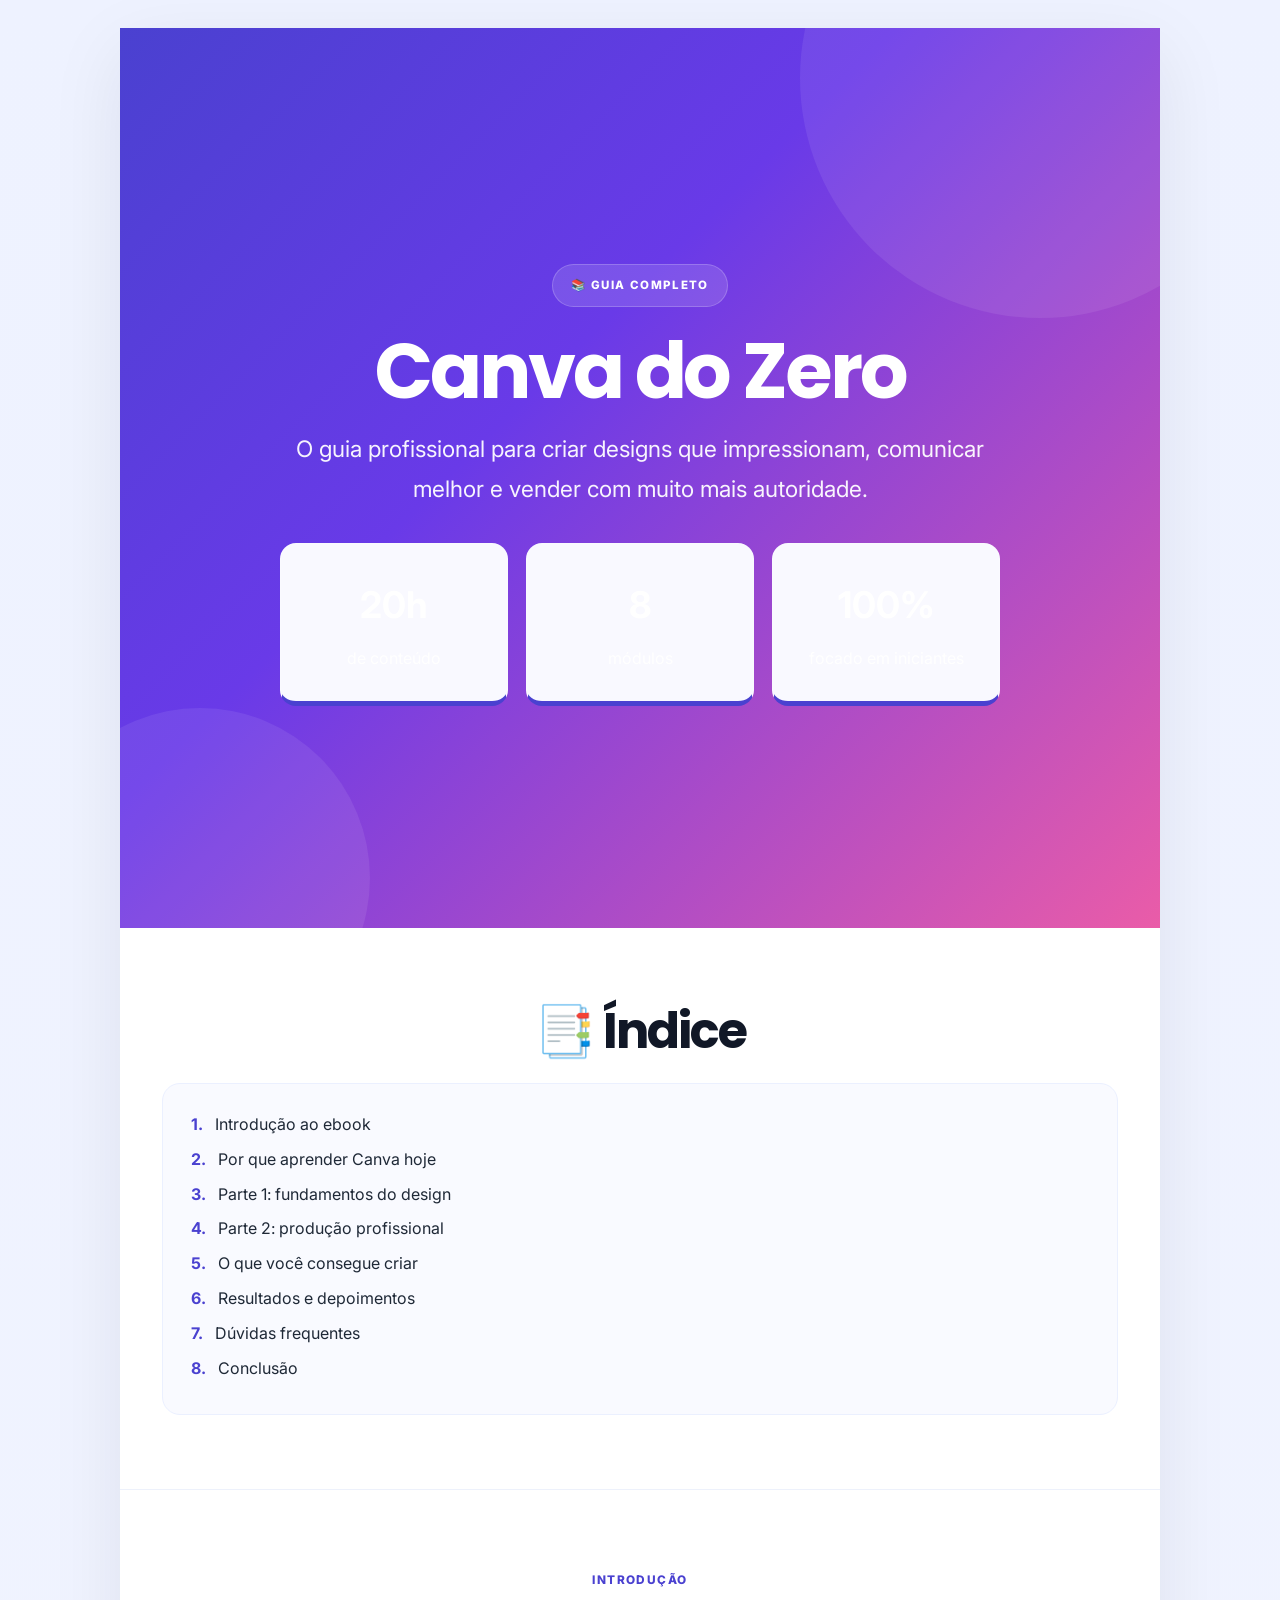
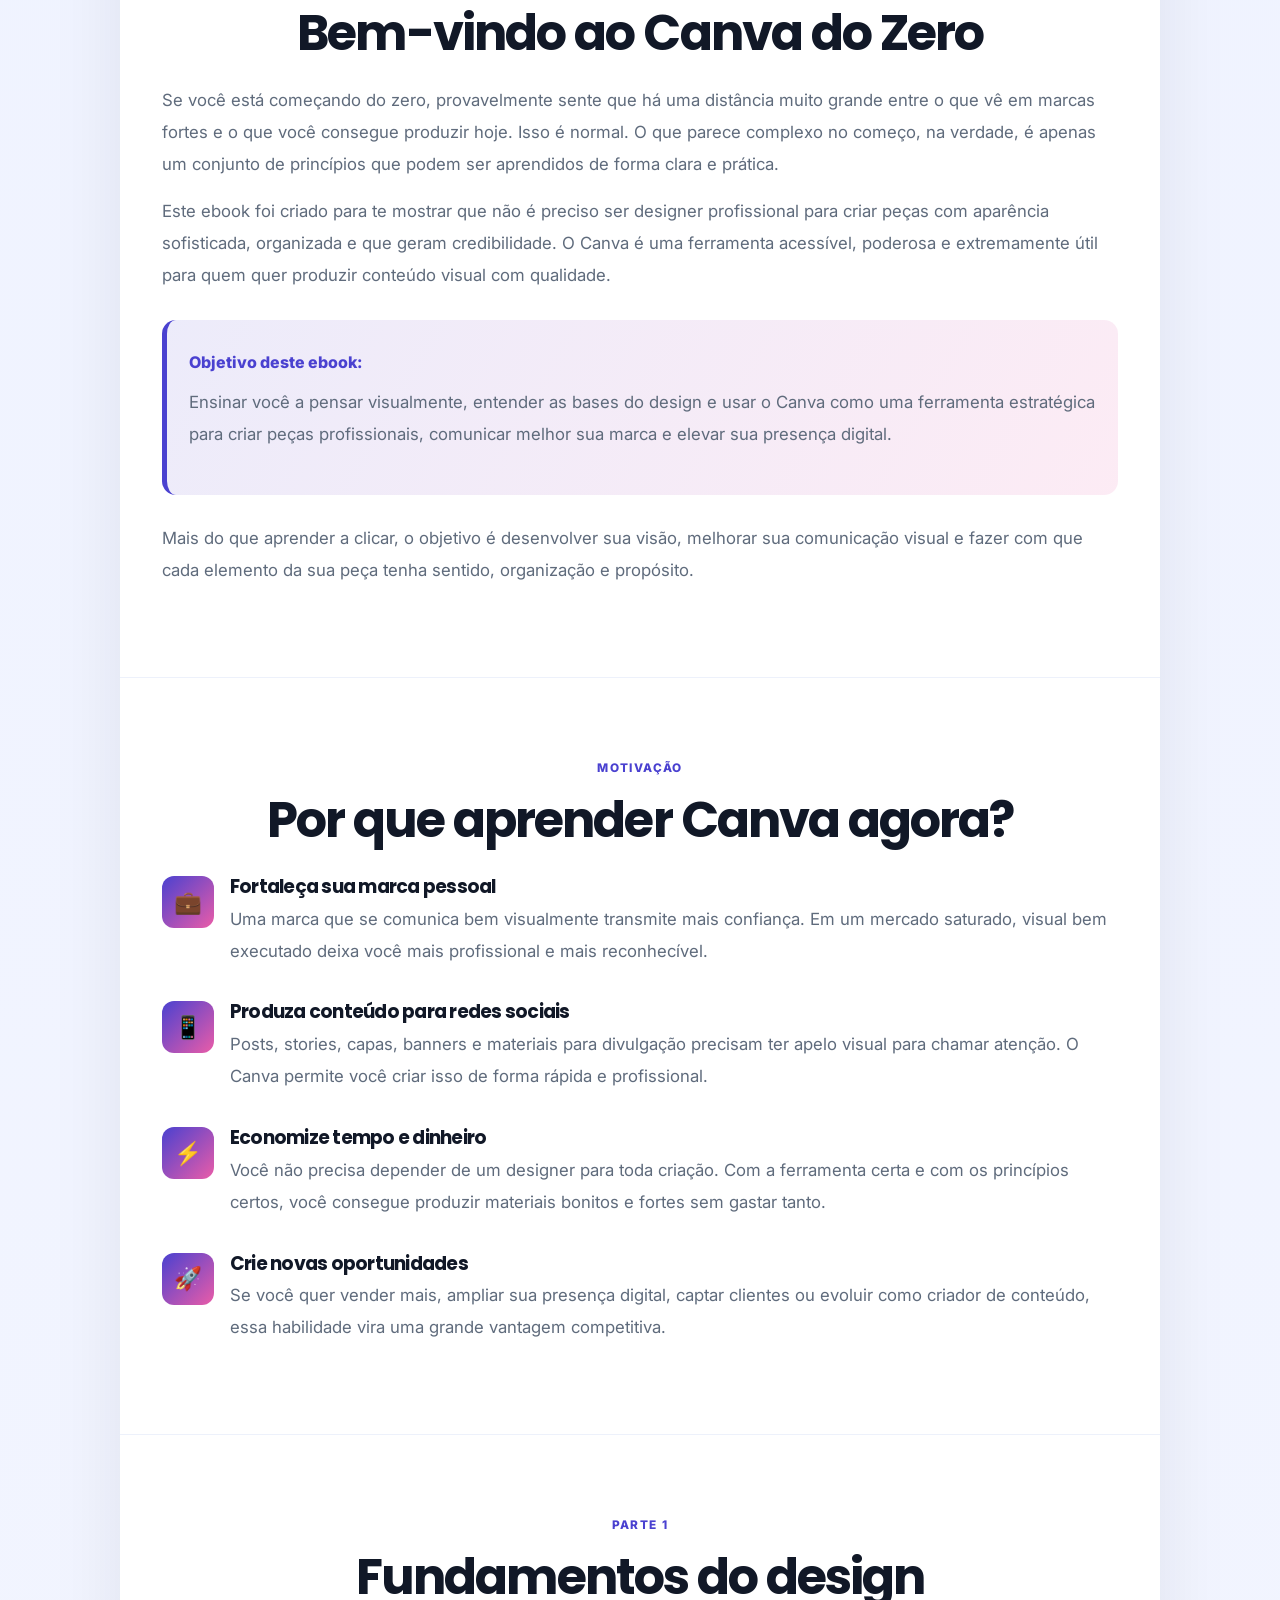
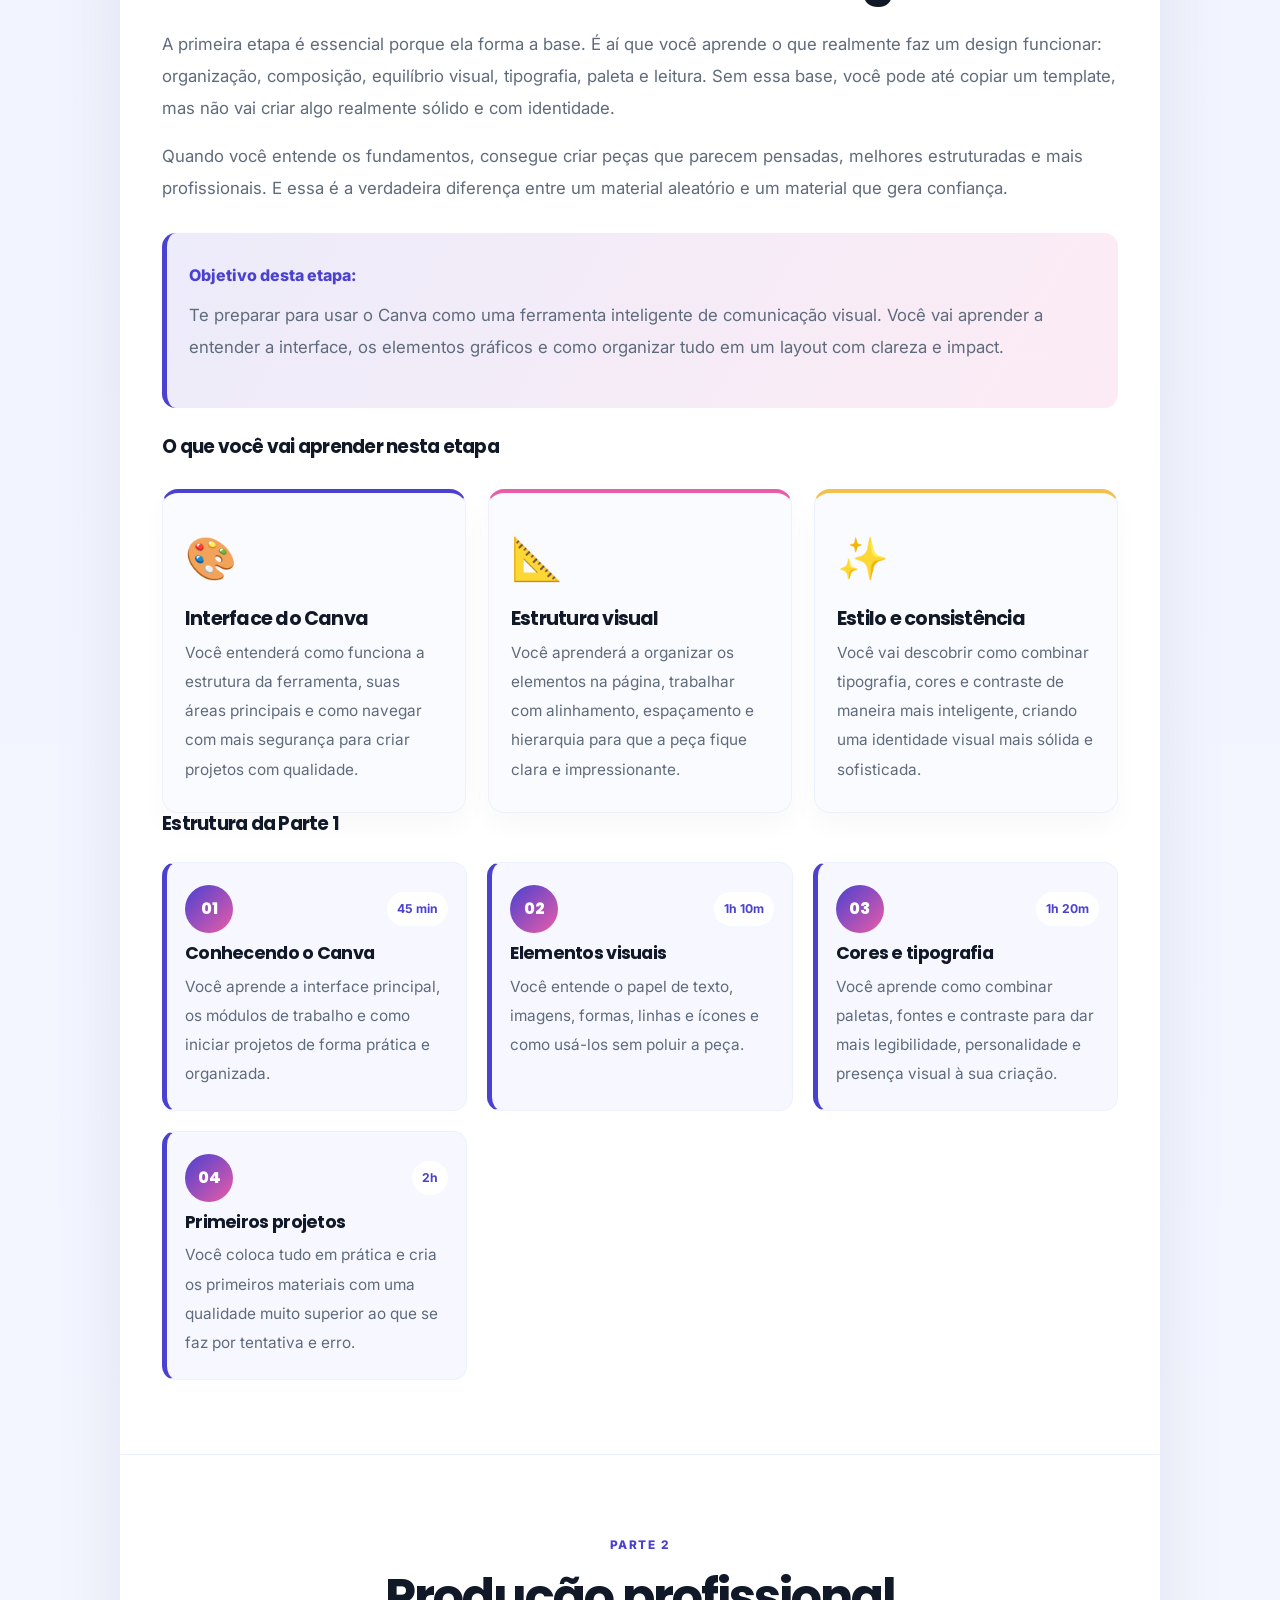
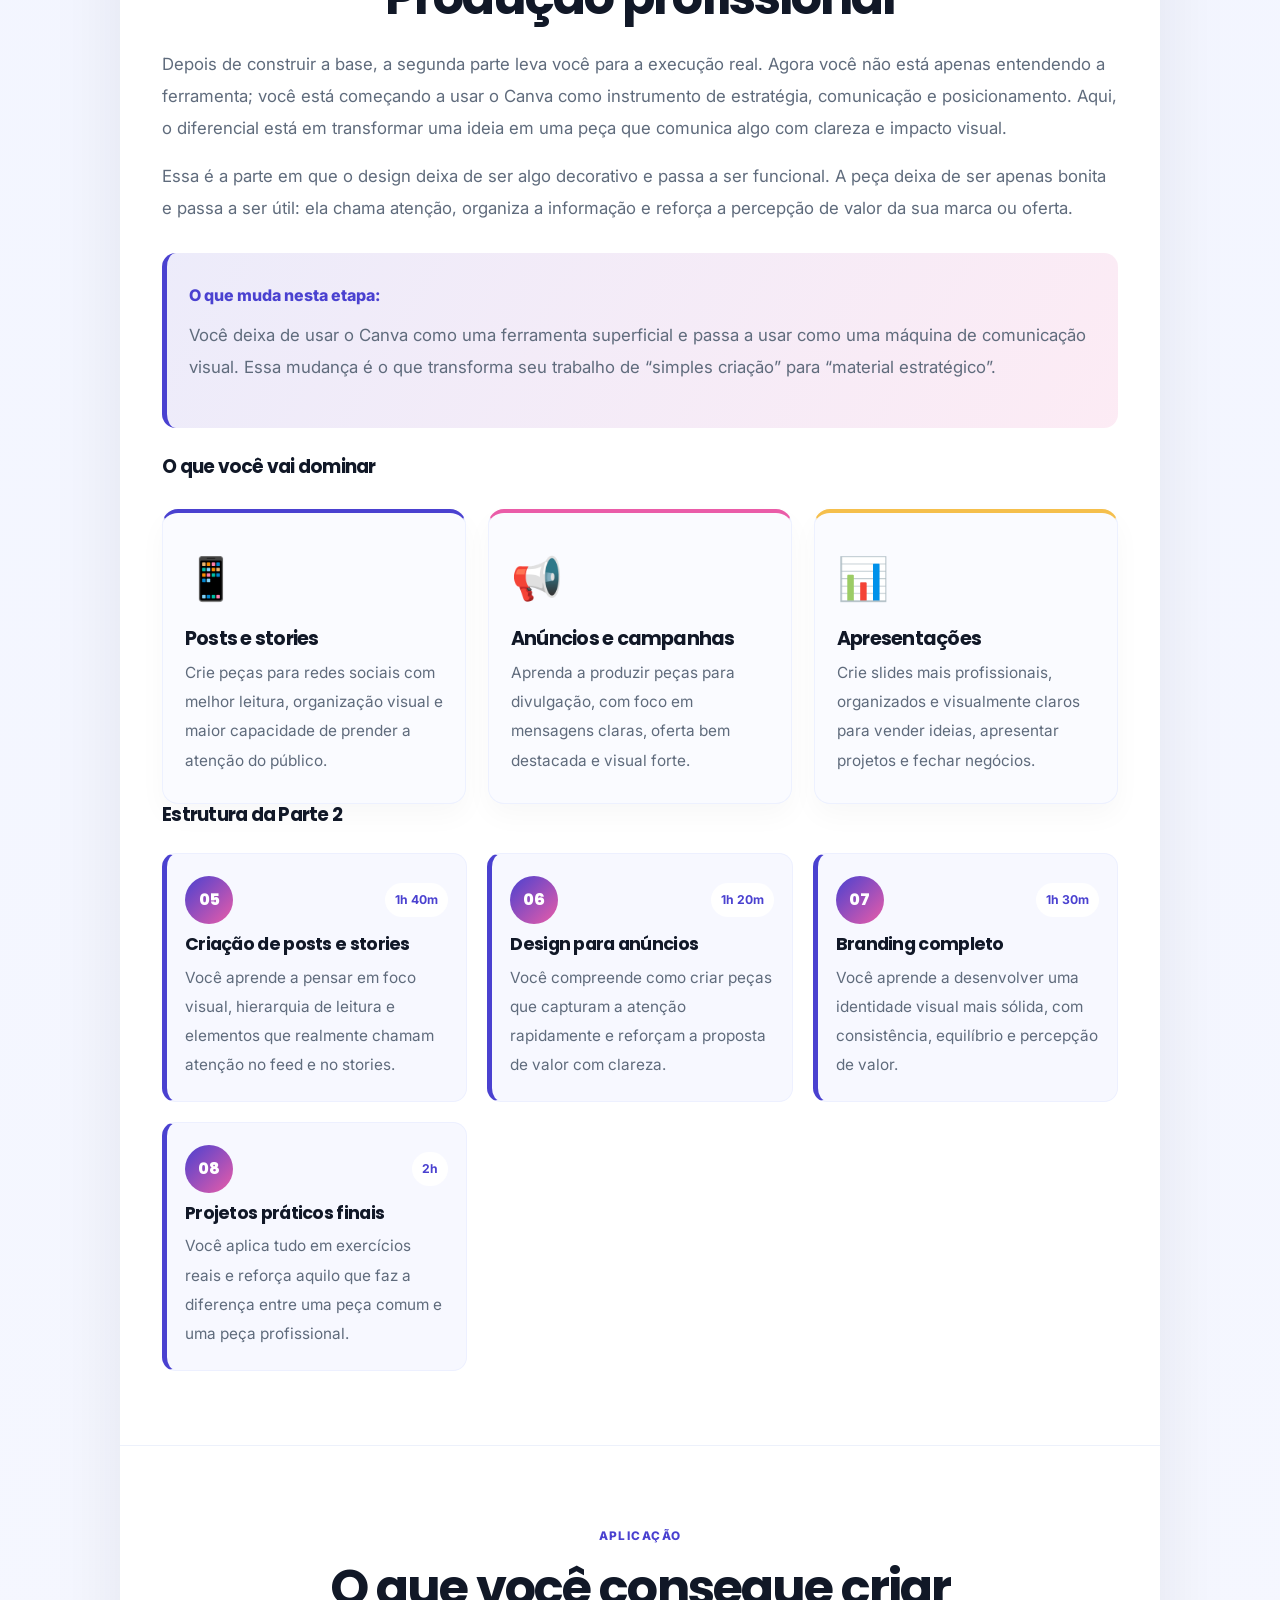
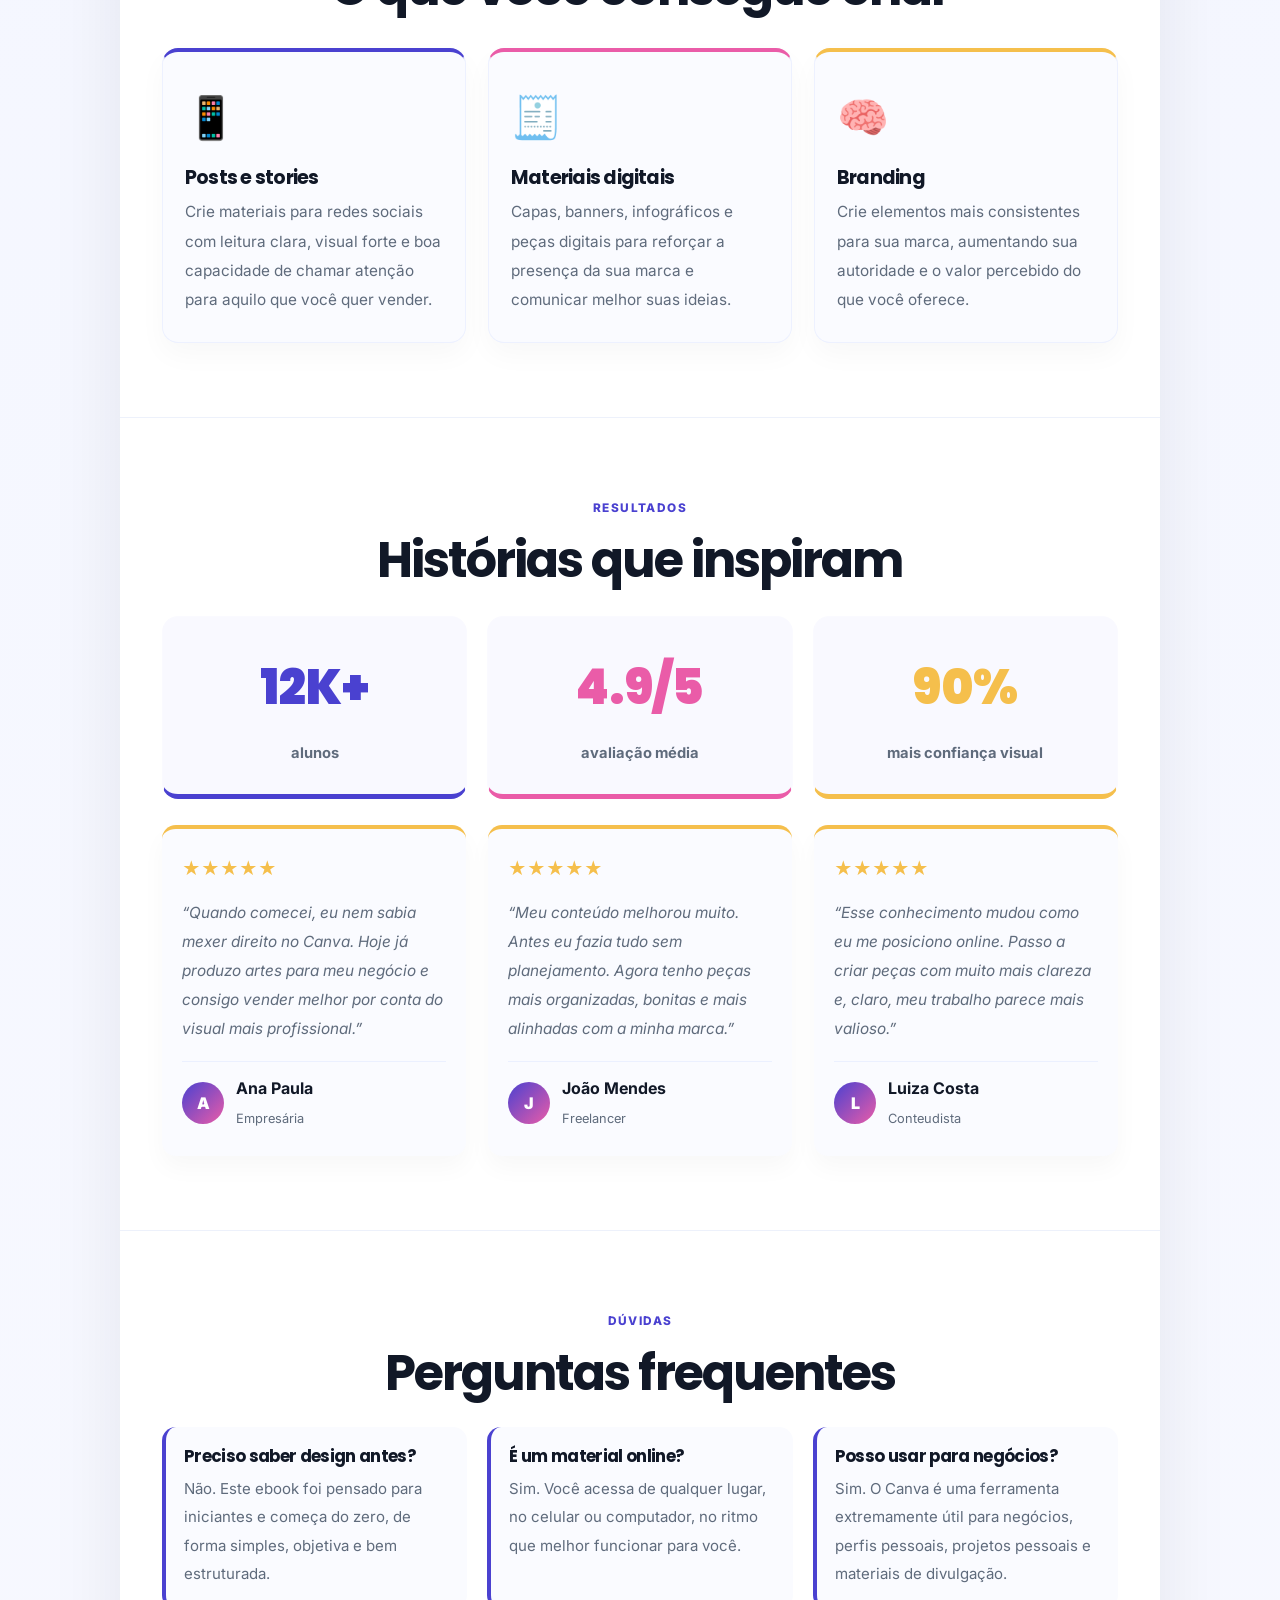
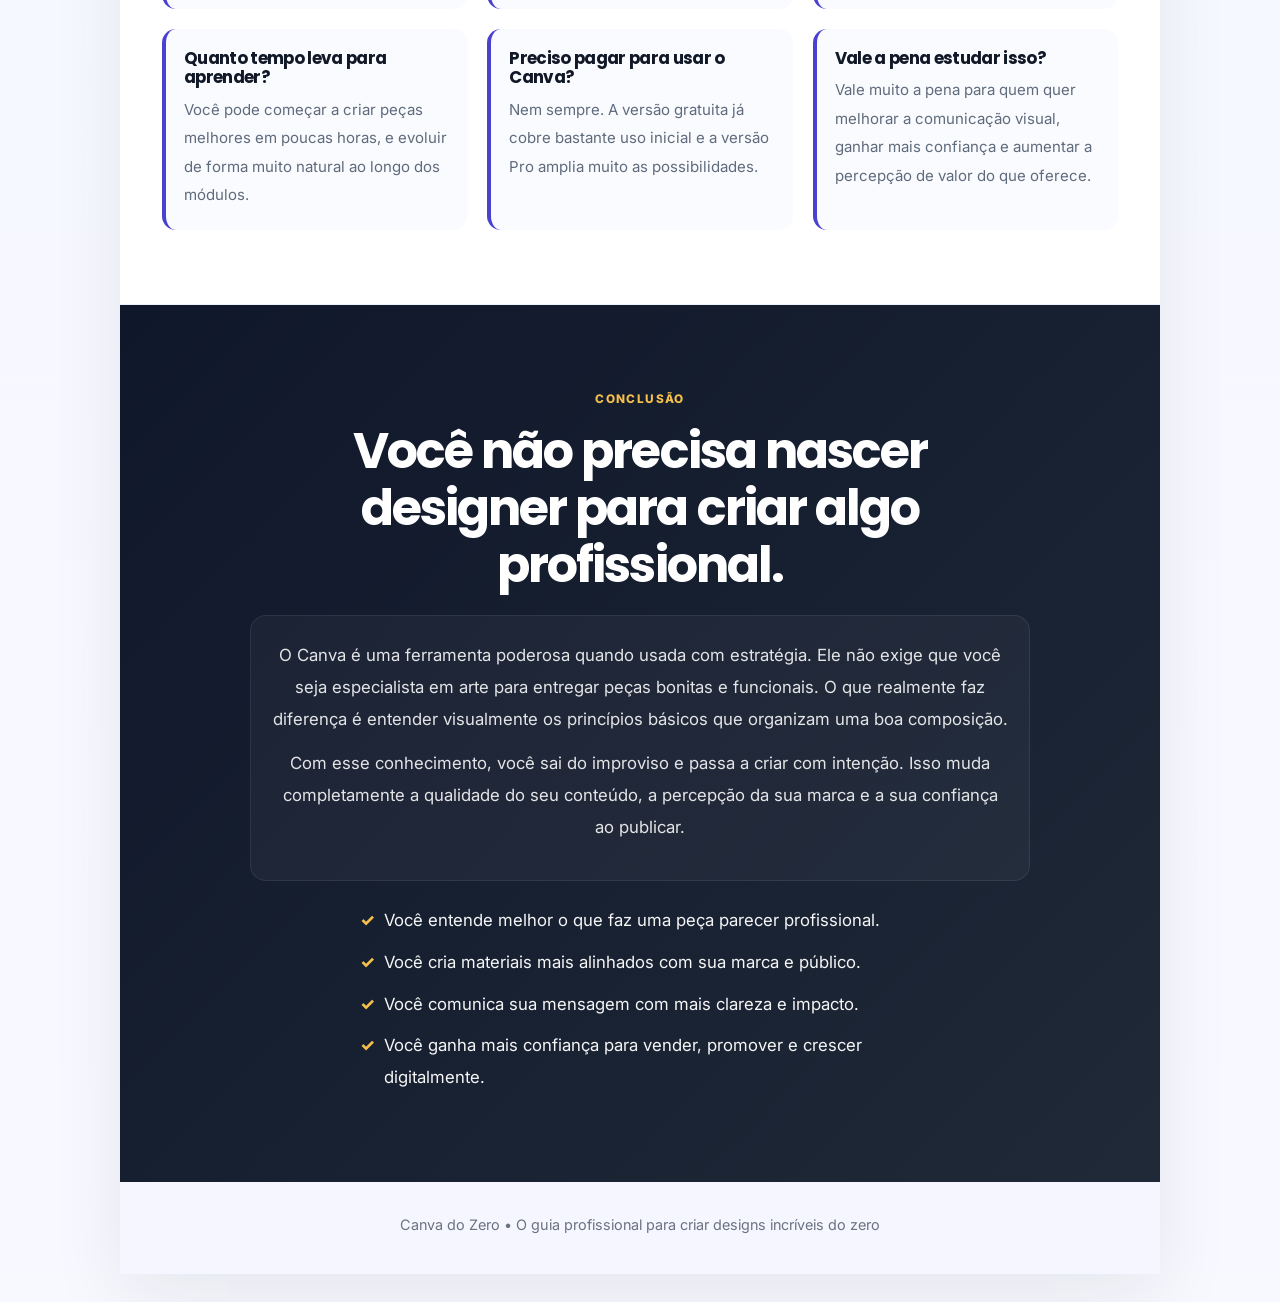
==== commit 388ee285: "Upgrade the ebook to a more premium, professional version" ====
--- a/ebook-completo.html
+++ b/ebook-completo.html
@@ -3,53 +3,58 @@
 <head>
   <meta charset="UTF-8" />
   <meta name="viewport" content="width=device-width, initial-scale=1.0" />
-  <title>Canva do Zero - Ebook Completo</title>
+  <title>Canva do Zero | Guia Completo</title>
+  <meta name="description" content="Ebook profissional Canva do Zero para quem deseja aprender a criar designs incríveis e vender melhor no digital." />
   <link rel="preconnect" href="https://fonts.googleapis.com" />
   <link rel="preconnect" href="https://fonts.gstatic.com" crossorigin />
   <link href="https://fonts.googleapis.com/css2?family=Inter:wght@300;400;500;600;700;800;900&family=Poppins:wght@600;700;800;900&display=swap" rel="stylesheet" />
   <style>
     :root {
-      --bg: #f5f7ff;
+      --bg: #f4f6ff;
       --paper: #ffffff;
-      --paper-soft: #f8f9ff;
-      --primary: #5b4ae9;
-      --secondary: #f35eb0;
-      --accent: #f8c84c;
+      --paper-soft: #f9faff;
+      --primary: #4a41d0;
+      --primary-2: #693ae8;
+      --secondary: #ea5ca8;
+      --accent: #f5bf4c;
       --navy: #111827;
       --text: #1f2937;
       --muted: #5f6b7c;
-      --line: #edf0f7;
+      --line: #edf1fb;
       --shadow: rgba(17, 24, 39, 0.08);
+      --success: #24b574;
     }
 
     * { box-sizing: border-box; }
     html { scroll-behavior: smooth; }
     body {
       margin: 0;
+      background: linear-gradient(180deg, #eef2ff 0%, #f8f9ff 100%);
       font-family: 'Inter', sans-serif;
-      background: linear-gradient(180deg, #eef2ff 0%, #f9faff 100%);
       color: var(--text);
       line-height: 1.8;
     }
 
     .page {
-      max-width: 1000px;
-      margin: 32px auto;
+      max-width: 1040px;
+      margin: 28px auto;
       background: var(--paper);
-      box-shadow: 0 18px 60px rgba(17, 24, 39, 0.08);
+      box-shadow: 0 22px 70px rgba(17, 24, 39, 0.08);
+      border-radius: 0;
+      overflow: hidden;
     }
 
     .cover {
       position: relative;
-      background: linear-gradient(135deg, var(--primary) 0%, var(--secondary) 100%);
+      background: linear-gradient(135deg, var(--primary) 0%, var(--primary-2) 40%, var(--secondary) 100%);
+      min-height: 100vh;
       color: #fff;
-      min-height: 100vh;
-      padding: 96px 46px 72px;
-      text-align: center;
-      overflow: hidden;
       display: flex;
       align-items: center;
       justify-content: center;
+      padding: 84px 42px 70px;
+      overflow: hidden;
+      text-align: center;
     }
 
     .cover::before,
@@ -62,30 +67,30 @@
     }
 
     .cover::before {
-      width: 470px;
-      height: 470px;
-      right: -100px;
-      top: -150px;
+      width: 480px;
+      height: 480px;
+      right: -120px;
+      top: -190px;
     }
 
     .cover::after {
-      width: 360px;
-      height: 360px;
+      width: 340px;
+      height: 340px;
       left: -90px;
-      bottom: -110px;
+      bottom: -120px;
     }
 
     .cover-content {
       position: relative;
       z-index: 1;
-      max-width: 780px;
+      max-width: 790px;
       margin: 0 auto;
     }
 
     .badge {
       display: inline-block;
       background: rgba(255,255,255,0.13);
-      border: 1px solid rgba(255,255,255,0.18);
+      border: 1px solid rgba(255,255,255,0.2);
       border-radius: 999px;
       padding: 10px 18px;
       font-size: 0.72rem;
@@ -98,46 +103,46 @@
     h1, h2, h3, h4 {
       margin: 0 0 18px;
       font-family: 'Poppins', sans-serif;
+      letter-spacing: -0.04em;
       line-height: 1.15;
-      letter-spacing: -0.04em;
     }
 
     .cover h1 {
-      font-size: clamp(2.8rem, 5vw, 5.2rem);
-      margin-bottom: 16px;
+      font-size: clamp(3rem, 6vw, 5.4rem);
+      margin-bottom: 14px;
     }
 
     .subtitle {
-      font-size: clamp(1.08rem, 2vw, 1.4rem);
-      color: rgba(255,255,255,0.92);
-      max-width: 700px;
-      margin: 0 auto 28px;
-      line-height: 1.7;
+      font-size: clamp(1.08rem, 2vw, 1.42rem);
+      color: rgba(255,255,255,0.94);
+      max-width: 720px;
+      margin: 0 auto 30px;
+      line-height: 1.75;
     }
 
     .cover-stats {
       display: grid;
       grid-template-columns: repeat(3, minmax(160px, 1fr));
       gap: 18px;
-      max-width: 760px;
-      margin: 34px auto 0;
+      margin-top: 34px;
     }
 
     .stat-box {
       background: rgba(255,255,255,0.08);
-      border: 1px solid rgba(255,255,255,0.14);
+      border: 1px solid rgba(255,255,255,0.16);
       border-radius: 16px;
-      padding: 22px 12px;
+      padding: 18px 12px;
+      backdrop-filter: blur(8px);
     }
 
     .stat-box strong {
       display: block;
-      font-size: clamp(1.7rem, 3vw, 2.3rem);
+      font-size: clamp(1.8rem, 3vw, 2.3rem);
       margin-bottom: 6px;
     }
 
     .section {
-      padding: 72px 42px;
+      padding: 74px 42px;
       border-bottom: 1px solid var(--line);
     }
 
@@ -147,27 +152,27 @@
 
     .section-header {
       text-align: center;
-      margin-bottom: 28px;
+      margin-bottom: 24px;
     }
 
     .eyebrow {
       display: inline-block;
-      margin-bottom: 12px;
-      font-size: 0.74rem;
+      color: var(--primary);
       letter-spacing: 0.12em;
       text-transform: uppercase;
+      font-size: 0.74rem;
       font-weight: 800;
-      color: var(--primary);
+      margin-bottom: 12px;
     }
 
     h2 {
-      font-size: clamp(2rem, 3vw, 2.8rem);
+      font-size: clamp(2.2rem, 4vw, 3.1rem);
       color: var(--navy);
       margin-bottom: 18px;
     }
 
     p {
-      font-size: 1.04rem;
+      font-size: 1.05rem;
       line-height: 1.9;
       color: var(--muted);
       margin: 0 0 16px;
@@ -175,34 +180,33 @@
 
     .toc {
       background: var(--paper-soft);
-      border: 1px solid #ecefff;
-      border-radius: 16px;
+      border: 1px solid #ebf0ff;
+      border-radius: 18px;
       padding: 26px 28px;
-      margin-top: 18px;
     }
 
     .toc-item {
       display: flex;
       gap: 12px;
+      color: var(--text);
+      margin-bottom: 6px;
       font-size: 1rem;
-      color: var(--text);
-      margin-bottom: 8px;
     }
 
     .toc-item strong { color: var(--primary); }
 
     .highlight {
-      background: linear-gradient(120deg, rgba(91, 74, 233, 0.10), rgba(243, 94, 176, 0.12));
+      background: linear-gradient(120deg, rgba(74,65,208,0.10), rgba(234,92,168,0.12));
       border-left: 5px solid var(--primary);
+      padding: 28px 22px;
       border-radius: 14px;
-      padding: 26px 22px;
       margin: 28px 0;
     }
 
     .highlight strong {
-      display: block;
       color: var(--primary);
       font-weight: 800;
+      display: block;
       margin-bottom: 10px;
     }
 
@@ -210,62 +214,62 @@
       display: grid;
       grid-template-columns: repeat(auto-fit, minmax(260px, 1fr));
       gap: 22px;
-      margin-top: 30px;
+      margin-top: 32px;
     }
 
     .card {
       background: #fafbff;
-      border: 1px solid #ecf0ff;
+      border: 1px solid #edf1ff;
       border-top: 4px solid var(--primary);
       border-radius: 16px;
-      padding: 26px 22px;
-      box-shadow: 0 12px 26px rgba(17,24,39,0.03);
+      padding: 28px 22px;
+      box-shadow: 0 12px 28px rgba(17, 24, 39, 0.03);
     }
 
     .card.pink { border-top-color: var(--secondary); }
     .card.gold { border-top-color: var(--accent); }
-    .card-icon { font-size: 2.5rem; margin-bottom: 10px; }
+    .card-icon { font-size: 2.6rem; margin-bottom: 12px; }
     .card h4 {
+      font-size: 1.2rem;
+      color: var(--navy);
       margin-bottom: 8px;
-      font-size: 1.22rem;
-      color: var(--navy);
-    }
-    .card p { font-size: 0.96rem; margin-bottom: 0; }
-
-    .modules {
+    }
+    .card p { margin-bottom: 0; font-size: 0.96rem; }
+
+    .module-list {
       display: grid;
       grid-template-columns: repeat(auto-fit, minmax(280px, 1fr));
-      gap: 22px;
-      margin-top: 26px;
+      gap: 20px;
+      margin-top: 28px;
     }
 
     .module {
-      padding: 22px 20px;
       background: #f7f8ff;
       border: 1px solid #edf0ff;
       border-left: 5px solid var(--primary);
       border-radius: 14px;
+      padding: 22px 18px;
     }
 
     .module-header {
       display: flex;
       justify-content: space-between;
       align-items: center;
+      margin-bottom: 10px;
       gap: 12px;
-      margin-bottom: 10px;
     }
 
     .module-number {
       width: 48px;
       height: 48px;
+      background: linear-gradient(135deg, var(--primary), var(--secondary));
+      color: white;
       border-radius: 50%;
-      background: linear-gradient(135deg, var(--primary), var(--secondary));
-      color: #fff;
       display: flex;
       align-items: center;
       justify-content: center;
+      font-family: 'Poppins', sans-serif;
       font-weight: 800;
-      font-family: 'Poppins', sans-serif;
     }
 
     .module-time {
@@ -273,22 +277,25 @@
       color: var(--primary);
       border-radius: 999px;
       padding: 6px 10px;
-      font-size: 0.75rem;
+      font-size: 0.76rem;
       font-weight: 700;
     }
 
     .module h4 {
-      font-size: 1.08rem;
+      font-size: 1.1rem;
+      margin-bottom: 8px;
       color: var(--navy);
-      margin-bottom: 8px;
-    }
-
-    .module p { margin-bottom: 0; font-size: 0.96rem; }
+    }
+
+    .module p {
+      margin-bottom: 0;
+      font-size: 0.96rem;
+    }
 
     .benefits-list {
       display: grid;
       gap: 18px;
-      margin-top: 26px;
+      margin-top: 28px;
     }
 
     .benefit-item {
@@ -303,49 +310,50 @@
       flex-shrink: 0;
       border-radius: 12px;
       background: linear-gradient(135deg, var(--primary), var(--secondary));
+      color: white;
       display: flex;
       align-items: center;
       justify-content: center;
-      color: white;
-      font-size: 1.5rem;
+      font-size: 1.4rem;
     }
 
     .benefit-content h4 {
-      margin-bottom: 6px;
       font-size: 1.18rem;
       color: var(--navy);
+      margin-bottom: 6px;
     }
 
     .stats {
       display: grid;
       grid-template-columns: repeat(auto-fit, minmax(200px, 1fr));
-      gap: 22px;
+      gap: 20px;
       margin-top: 28px;
     }
 
     .stat-box {
-      background: #f8f9ff;
+      background: #f9f9ff;
       border-radius: 16px;
-      border-bottom: 4px solid var(--primary);
       padding: 28px 12px;
       text-align: center;
-    }
-
+      border-bottom: 5px solid var(--primary);
+    }
     .stat-box.pink { border-bottom-color: var(--secondary); }
     .stat-box.gold { border-bottom-color: var(--accent); }
+
     .stat-number {
       font-family: 'Poppins', sans-serif;
-      font-size: clamp(2.3rem, 4vw, 3rem);
+      font-size: clamp(2.4rem, 4vw, 3rem);
       font-weight: 900;
       color: var(--primary);
       margin-bottom: 8px;
     }
     .stat-box.pink .stat-number { color: var(--secondary); }
     .stat-box.gold .stat-number { color: var(--accent); }
+
     .stat-label {
       font-size: 0.92rem;
+      font-weight: 700;
       color: var(--muted);
-      font-weight: 700;
     }
 
     .testimonials {
@@ -360,10 +368,10 @@
       border-top: 4px solid var(--accent);
       border-radius: 14px;
       padding: 24px 20px;
-      box-shadow: 0 10px 22px rgba(17,24,39,0.04);
-    }
-
-    .stars { color: var(--accent); font-size: 1.15rem; margin-bottom: 10px; }
+      box-shadow: 0 12px 24px rgba(17, 24, 39, 0.03);
+    }
+
+    .stars { color: var(--accent); font-size: 1.12rem; margin-bottom: 12px; }
     .testimonial-text {
       font-style: italic;
       font-size: 0.96rem;
@@ -374,20 +382,20 @@
       display: flex;
       align-items: center;
       gap: 12px;
-      border-top: 1px solid #ebedf5;
+      border-top: 1px solid #ebf0ff;
       padding-top: 12px;
     }
 
     .author-avatar {
       width: 42px;
       height: 42px;
-      border-radius: 50%;
-      background: linear-gradient(135deg, var(--primary), var(--secondary));
-      color: #fff;
       display: flex;
       align-items: center;
       justify-content: center;
-      font-weight: 800;
+      border-radius: 50%;
+      background: linear-gradient(135deg, var(--primary), var(--secondary));
+      font-weight: 900;
+      color: white;
     }
 
     .author-info strong { display: block; color: var(--navy); }
@@ -397,7 +405,7 @@
       display: grid;
       grid-template-columns: repeat(auto-fit, minmax(260px, 1fr));
       gap: 20px;
-      margin-top: 28px;
+      margin-top: 26px;
     }
 
     .faq-item {
@@ -408,27 +416,29 @@
     }
 
     .faq-item h4 {
-      font-family: 'Poppins', sans-serif;
       font-size: 1.05rem;
+      color: var(--navy);
       margin-bottom: 8px;
-      color: var(--navy);
-    }
-
-    .faq-item p { margin-bottom: 0; font-size: 0.94rem; }
+    }
+
+    .faq-item p {
+      font-size: 0.94rem;
+      margin-bottom: 0;
+    }
 
     .summary {
       background: linear-gradient(135deg, #0f172a 0%, #1f2937 100%);
       color: white;
-      padding: 78px 44px;
+      padding: 78px 42px;
     }
 
     .summary-content {
-      max-width: 760px;
+      max-width: 780px;
       margin: 0 auto;
       text-align: center;
     }
 
-    .summary .eyebrow { color: #f8c84c; }
+    .summary .eyebrow { color: var(--accent); }
     .summary h2 { color: white; }
 
     .summary-box {
@@ -441,12 +451,12 @@
 
     .summary-box p {
       color: rgba(255,255,255,0.88);
-      margin: 0 0 12px;
+      margin-bottom: 12px;
     }
 
     .summary-list {
       max-width: 560px;
-      margin: 22px auto 0;
+      margin: 24px auto 0;
       text-align: left;
     }
 
@@ -466,25 +476,18 @@
     }
 
     .footer {
-      background: #f5f5ff;
-      padding: 32px 20px 42px;
+      padding: 30px 18px 36px;
+      background: #f5f6ff;
       text-align: center;
+      color: #6b7280;
       font-size: 0.9rem;
-      color: #6b7280;
     }
 
     @media (max-width: 760px) {
-      .cover-stats {
-        grid-template-columns: 1fr;
-      }
-
-      .section {
-        padding: 52px 22px;
-      }
-
-      .summary {
-        padding: 58px 22px;
-      }
+      .cover { padding: 88px 20px 72px; }
+      .cover-stats { grid-template-columns: 1fr; }
+      .section { padding: 54px 20px; }
+      .summary { padding: 58px 20px; }
     }
   </style>
 </head>
@@ -492,9 +495,9 @@
   <div class="page">
     <section class="cover">
       <div class="cover-content">
-        <div class="badge">📚 Guia completo</div>
+        <div class="badge">📚 guia completo</div>
         <h1>Canva do Zero</h1>
-        <p class="subtitle">O guia profissional para criar designs que impressionam, mesmo sem experiência anterior.</p>
+        <p class="subtitle">O guia profissional para criar designs que impressionam, comunicar melhor e vender com muito mais autoridade.</p>
 
         <div class="cover-stats">
           <div class="stat-box">
@@ -518,12 +521,12 @@
         <h2>📑 Índice</h2>
       </div>
       <div class="toc">
-        <div class="toc-item"><strong>1.</strong> Bem-vindo ao Canva do Zero</div>
+        <div class="toc-item"><strong>1.</strong> Introdução ao ebook</div>
         <div class="toc-item"><strong>2.</strong> Por que aprender Canva hoje</div>
-        <div class="toc-item"><strong>3.</strong> Parte 1: fundamentos e base visual</div>
+        <div class="toc-item"><strong>3.</strong> Parte 1: fundamentos do design</div>
         <div class="toc-item"><strong>4.</strong> Parte 2: produção profissional</div>
-        <div class="toc-item"><strong>5.</strong> O que você vai criar</div>
-        <div class="toc-item"><strong>6.</strong> Resultados reais e depoimentos</div>
+        <div class="toc-item"><strong>5.</strong> O que você consegue criar</div>
+        <div class="toc-item"><strong>6.</strong> Resultados e depoimentos</div>
         <div class="toc-item"><strong>7.</strong> Dúvidas frequentes</div>
         <div class="toc-item"><strong>8.</strong> Conclusão</div>
       </div>
@@ -534,13 +537,13 @@
         <span class="eyebrow">Introdução</span>
         <h2>Bem-vindo ao Canva do Zero</h2>
       </div>
-      <p>Você quer criar designs profissionais, mas não sabe por onde começar. Talvez ache que precisa de experiência em design para produzir peças bonitas. Talvez pense que a ferramenta é difícil. Ou talvez tenha medo de que o visual não fique bom.</p>
-      <p>Este ebook foi criado para mostrar que isso não precisa ser complicado. O Canva é uma ferramenta acessível, intuitiva e extremamente útil para pessoas que querem produzir conteúdo visual com qualidade, mesmo sem ser designer.</p>
+      <p>Se você está começando do zero, provavelmente sente que há uma distância muito grande entre o que vê em marcas fortes e o que você consegue produzir hoje. Isso é normal. O que parece complexo no começo, na verdade, é apenas um conjunto de princípios que podem ser aprendidos de forma clara e prática.</p>
+      <p>Este ebook foi criado para te mostrar que não é preciso ser designer profissional para criar peças com aparência sofisticada, organizada e que geram credibilidade. O Canva é uma ferramenta acessível, poderosa e extremamente útil para quem quer produzir conteúdo visual com qualidade.</p>
       <div class="highlight">
-        <strong>Objetivo do ebook:</strong>
-        <p>Ensinar você a usar o Canva como uma ferramenta real de comunicação visual. O objetivo é ir além de templates prontos e te levar a entender a lógica do design, o uso de elementos, cores, hierarquia visual e como aplicar isso em materiais profissionais.</p>
-      </div>
-      <p>O foco aqui não é apenas aprender a clicar. É entender o que faz um design parecer bem feito, claro e forte. Porque quando você entende isso, a qualidade do seu conteúdo melhora — e isso muda tudo na percepção da sua marca, produto ou serviço.</p>
+        <strong>Objetivo deste ebook:</strong>
+        <p>Ensinar você a pensar visualmente, entender as bases do design e usar o Canva como uma ferramenta estratégica para criar peças profissionais, comunicar melhor sua marca e elevar sua presença digital.</p>
+      </div>
+      <p>Mais do que aprender a clicar, o objetivo é desenvolver sua visão, melhorar sua comunicação visual e fazer com que cada elemento da sua peça tenha sentido, organização e propósito.</p>
     </section>
 
     <section class="section">
@@ -554,15 +557,15 @@
           <div class="benefit-icon">💼</div>
           <div class="benefit-content">
             <h4>Fortaleça sua marca pessoal</h4>
-            <p>Um bom visual transmite autoridade. Quando a sua marca parece mais profissional, as pessoas passam a confiar mais em você, em seus serviços e em sua mensagem.</p>
+            <p>Uma marca que se comunica bem visualmente transmite mais confiança. Em um mercado saturado, visual bem executado deixa você mais profissional e mais reconhecível.</p>
           </div>
         </div>
 
         <div class="benefit-item">
           <div class="benefit-icon">📱</div>
           <div class="benefit-content">
-            <h4>Crie conteúdo para redes sociais</h4>
-            <p>Posts, stories, capas, banners e peças para divulgação precisam ser visualmente fortes. O Canva ajuda você a criar tudo isso sem depender de um designer profissional para cada detalhe.</p>
+            <h4>Produza conteúdo para redes sociais</h4>
+            <p>Posts, stories, capas, banners e materiais para divulgação precisam ter apelo visual para chamar atenção. O Canva permite você criar isso de forma rápida e profissional.</p>
           </div>
         </div>
 
@@ -570,15 +573,15 @@
           <div class="benefit-icon">⚡</div>
           <div class="benefit-content">
             <h4>Economize tempo e dinheiro</h4>
-            <p>Você não precisa contratar alguém para cada peça. Com a ferramenta certa e com alguns princípios bem aplicados, você consegue produzir materiais muito bons de forma rápida e prática.</p>
+            <p>Você não precisa depender de um designer para toda criação. Com a ferramenta certa e com os princípios certos, você consegue produzir materiais bonitos e fortes sem gastar tanto.</p>
           </div>
         </div>
 
         <div class="benefit-item">
           <div class="benefit-icon">🚀</div>
           <div class="benefit-content">
-            <h4>Abra novas oportunidades</h4>
-            <p>Se você quer vender mais, atrair clientes, crescer no Instagram, construir presença digital ou trabalhar com design para pessoas, esse conhecimento vira uma vantagem competitiva real.</p>
+            <h4>Crie novas oportunidades</h4>
+            <p>Se você quer vender mais, ampliar sua presença digital, captar clientes ou evoluir como criador de conteúdo, essa habilidade vira uma grande vantagem competitiva.</p>
           </div>
         </div>
       </div>
@@ -587,47 +590,47 @@
     <section class="section">
       <div class="section-header">
         <span class="eyebrow">Parte 1</span>
-        <h2>Fundamentos e base visual</h2>
-      </div>
-
-      <p>A primeira parte do ebook é a base. É onde você aprende o que realmente deixa um design bonito, organizado e profissional. Não é só sobre entalhar elementos na tela. É sobre entender composição, equilíbrio, legibilidade, uso de espaço e leitura visual.</p>
-      <p>Quando você entende esses princípios, sua criatividade ganha muito mais força. Você para de depender só de templates e passa a criar peças com identidade própria, com bom senso e com objetivo claro.</p>
+        <h2>Fundamentos do design</h2>
+      </div>
+
+      <p>A primeira etapa é essencial porque ela forma a base. É aí que você aprende o que realmente faz um design funcionar: organização, composição, equilíbrio visual, tipografia, paleta e leitura. Sem essa base, você pode até copiar um template, mas não vai criar algo realmente sólido e com identidade.</p>
+      <p>Quando você entende os fundamentos, consegue criar peças que parecem pensadas, melhores estruturadas e mais profissionais. E essa é a verdadeira diferença entre um material aleatório e um material que gera confiança.</p>
 
       <div class="highlight">
         <strong>Objetivo desta etapa:</strong>
-        <p>Te preparar para pensar em design de forma estratégica. Você vai entender a lógica da interface do Canva, como organizar elementos na tela e como harmonizar cores, textos e imagens para criar algo que tenha impacto visual.</p>
-      </div>
-
-      <h3 style="color: var(--navy);">O que você vai aprender aqui</h3>
+        <p>Te preparar para usar o Canva como uma ferramenta inteligente de comunicação visual. Você vai aprender a entender a interface, os elementos gráficos e como organizar tudo em um layout com clareza e impact.</p>
+      </div>
+
+      <h3 style="color: var(--navy);">O que você vai aprender nesta etapa</h3>
       <div class="grid">
         <div class="card">
           <div class="card-icon">🎨</div>
           <h4>Interface do Canva</h4>
-          <p>Você vai conhecer as principais áreas da plataforma, entender como os projetos funcionam e aprender a navegar com mais confiança dentro do editor.</p>
+          <p>Você entenderá como funciona a estrutura da ferramenta, suas áreas principais e como navegar com mais segurança para criar projetos com qualidade.</p>
         </div>
 
         <div class="card pink">
           <div class="card-icon">📐</div>
           <h4>Estrutura visual</h4>
-          <p>Você entenderá como distribuir os elementos na tela, criar organização visual, alinhar itens e evitar layouts que parecem confusos ou desorganizados.</p>
+          <p>Você aprenderá a organizar os elementos na página, trabalhar com alinhamento, espaçamento e hierarquia para que a peça fique clara e impressionante.</p>
         </div>
 
         <div class="card gold">
           <div class="card-icon">✨</div>
           <h4>Estilo e consistência</h4>
-          <p>Você aprenderá a escolher fontes, cores e espaçamento com mais inteligência, criando uma visualidade mais elegante e profissional.</p>
+          <p>Você vai descobrir como combinar tipografia, cores e contraste de maneira mais inteligente, criando uma identidade visual mais sólida e sofisticada.</p>
         </div>
       </div>
 
       <h3 style="color: var(--navy);">Estrutura da Parte 1</h3>
-      <div class="modules">
+      <div class="module-list">
         <div class="module">
           <div class="module-header">
             <div class="module-number">01</div>
             <div class="module-time">45 min</div>
           </div>
           <h4>Conhecendo o Canva</h4>
-          <p>Você aprende a interface da ferramenta, seus principais menus e como começar a criar seus primeiros projetos com segurança.</p>
+          <p>Você aprende a interface principal, os módulos de trabalho e como iniciar projetos de forma prática e organizada.</p>
         </div>
 
         <div class="module">
@@ -636,7 +639,7 @@
             <div class="module-time">1h 10m</div>
           </div>
           <h4>Elementos visuais</h4>
-          <p>Você compreende como usar texto, imagens, formas, linhas e ícones para compor layouts que tenham equilíbrio e clareza.</p>
+          <p>Você entende o papel de texto, imagens, formas, linhas e ícones e como usá-los sem poluir a peça.</p>
         </div>
 
         <div class="module">
@@ -645,7 +648,7 @@
             <div class="module-time">1h 20m</div>
           </div>
           <h4>Cores e tipografia</h4>
-          <p>Você descobre como combinar tonalidades, escolher fontes e aplicar contraste para criar materiais com melhor leitura e presença visual.</p>
+          <p>Você aprende como combinar paletas, fontes e contraste para dar mais legibilidade, personalidade e presença visual à sua criação.</p>
         </div>
 
         <div class="module">
@@ -654,7 +657,7 @@
             <div class="module-time">2h</div>
           </div>
           <h4>Primeiros projetos</h4>
-          <p>Você começa a aplicar tudo em atividade prática, criando primeiros materiais com aparência mais profissional.</p>
+          <p>Você coloca tudo em prática e cria os primeiros materiais com uma qualidade muito superior ao que se faz por tentativa e erro.</p>
         </div>
       </div>
     </section>
@@ -665,12 +668,12 @@
         <h2>Produção profissional</h2>
       </div>
 
-      <p>Depois de entender os fundamentos, a segunda parte leva você para a ação. Agora o objetivo é sair do conhecimento básico e começar a construir peças que têm intenção e resultado. Isso significa pensar em quem vai ver a peça, qual mensagem deseja transmitir e como o design pode ajudar essa mensagem a funcionar melhor.</p>
-      <p>É essa mudança de perspectiva que separa alguém que apenas usa o Canva de alguém que realmente entende comunicação visual. Em vez de simplesmente montar uma imagem bonita, você passa a montar uma peça com estratégia, clareza e força.</p>
+      <p>Depois de construir a base, a segunda parte leva você para a execução real. Agora você não está apenas entendendo a ferramenta; você está começando a usar o Canva como instrumento de estratégia, comunicação e posicionamento. Aqui, o diferencial está em transformar uma ideia em uma peça que comunica algo com clareza e impacto visual.</p>
+      <p>Essa é a parte em que o design deixa de ser algo decorativo e passa a ser funcional. A peça deixa de ser apenas bonita e passa a ser útil: ela chama atenção, organiza a informação e reforça a percepção de valor da sua marca ou oferta.</p>
 
       <div class="highlight">
-        <strong>O que muda nesta etapa?</strong>
-        <p>Você deixa de criar apenas por estética e passa a criar com propósito. Isso é o que transforma uma peça comum em uma peça que atraí atenção, comunica melhor e organiza a percepção da sua marca.</p>
+        <strong>O que muda nesta etapa:</strong>
+        <p>Você deixa de usar o Canva como uma ferramenta superficial e passa a usar como uma máquina de comunicação visual. Essa mudança é o que transforma seu trabalho de “simples criação” para “material estratégico”.</p>
       </div>
 
       <h3 style="color: var(--navy);">O que você vai dominar</h3>
@@ -678,31 +681,31 @@
         <div class="card">
           <div class="card-icon">📱</div>
           <h4>Posts e stories</h4>
-          <p>Crie conteúdos para redes sociais com estrutura visual mais clara, forte e pensada para prender a atenção.</p>
+          <p>Crie peças para redes sociais com melhor leitura, organização visual e maior capacidade de prender a atenção do público.</p>
         </div>
 
         <div class="card pink">
           <div class="card-icon">📢</div>
           <h4>Anúncios e campanhas</h4>
-          <p>Entenda como criar peças com foco em clareza, leitura e destaque visual para divulgação e promoção.</p>
+          <p>Aprenda a produzir peças para divulgação, com foco em mensagens claras, oferta bem destacada e visual forte.</p>
         </div>
 
         <div class="card gold">
           <div class="card-icon">📊</div>
           <h4>Apresentações</h4>
-          <p>Crie slides com melhor visual, organização e comunicação, de forma que as pessoas prestem atenção na mensagem.</p>
+          <p>Crie slides mais profissionais, organizados e visualmente claros para vender ideias, apresentar projetos e fechar negócios.</p>
         </div>
       </div>
 
       <h3 style="color: var(--navy);">Estrutura da Parte 2</h3>
-      <div class="modules">
+      <div class="module-list">
         <div class="module">
           <div class="module-header">
             <div class="module-number">05</div>
             <div class="module-time">1h 40m</div>
           </div>
           <h4>Criação de posts e stories</h4>
-          <p>Você aprende a pensar na mensagem, no foco visual e na organização para produzir conteúdo mais atrativo.</p>
+          <p>Você aprende a pensar em foco visual, hierarquia de leitura e elementos que realmente chamam atenção no feed e no stories.</p>
         </div>
 
         <div class="module">
@@ -711,7 +714,7 @@
             <div class="module-time">1h 20m</div>
           </div>
           <h4>Design para anúncios</h4>
-          <p>Você entende como criar peças que chamam atenção rápido e ajudam a transmitir a oferta com clareza.</p>
+          <p>Você compreende como criar peças que capturam a atenção rapidamente e reforçam a proposta de valor com clareza.</p>
         </div>
 
         <div class="module">
@@ -720,7 +723,7 @@
             <div class="module-time">1h 30m</div>
           </div>
           <h4>Branding completo</h4>
-          <p>Você aprende a construir identidade visual mais consistente, fortalecendo sua presença e reconhecimento.</p>
+          <p>Você aprende a desenvolver uma identidade visual mais sólida, com consistência, equilíbrio e percepção de valor.</p>
         </div>
 
         <div class="module">
@@ -729,7 +732,7 @@
             <div class="module-time">2h</div>
           </div>
           <h4>Projetos práticos finais</h4>
-          <p>Você integra tudo em exercícios reais, criando materiais e desenvolvendo a visão que fará seu trabalho se destacar.</p>
+          <p>Você aplica tudo em exercícios reais e reforça aquilo que faz a diferença entre uma peça comum e uma peça profissional.</p>
         </div>
       </div>
     </section>
@@ -744,19 +747,19 @@
         <div class="card">
           <div class="card-icon">📱</div>
           <h4>Posts e stories</h4>
-          <p>Crie peças para redes sociais com visual atraente, bom uso de texto, leitura fácil e forte sensação de profissionalismo.</p>
+          <p>Crie materiais para redes sociais com leitura clara, visual forte e boa capacidade de chamar atenção para aquilo que você quer vender.</p>
         </div>
 
         <div class="card pink">
           <div class="card-icon">🧾</div>
           <h4>Materiais digitais</h4>
-          <p>Capas, infográficos, banners e peças digitais para fortalecer sua comunicação visual, presença e autoridade.</p>
+          <p>Capas, banners, infográficos e peças digitais para reforçar a presença da sua marca e comunicar melhor suas ideias.</p>
         </div>
 
         <div class="card gold">
           <div class="card-icon">🧠</div>
           <h4>Branding</h4>
-          <p>Crie elementos visuais que representam sua marca com identidade consistente e melhor percepção de valor.</p>
+          <p>Crie elementos mais consistentes para sua marca, aumentando sua autoridade e o valor percebido do que você oferece.</p>
         </div>
       </div>
     </section>
@@ -764,7 +767,7 @@
     <section class="section">
       <div class="section-header">
         <span class="eyebrow">Resultados</span>
-        <h2>Histórias de sucesso</h2>
+        <h2>Histórias que inspiram</h2>
       </div>
 
       <div class="stats">
@@ -785,7 +788,7 @@
       <div class="testimonials">
         <div class="testimonial">
           <div class="stars">★★★★★</div>
-          <p class="testimonial-text">“Comecei do zero e, em poucas semanas, já estava criando artes para meu negócio com muito mais confiança. Hoje, consigo produzir peças mais profissionais e vender melhor meus serviços.”</p>
+          <p class="testimonial-text">“Quando comecei, eu nem sabia mexer direito no Canva. Hoje já produzo artes para meu negócio e consigo vender melhor por conta do visual mais profissional.”</p>
           <div class="testimonial-author">
             <div class="author-avatar">A</div>
             <div class="author-info">
@@ -797,7 +800,7 @@
 
         <div class="testimonial">
           <div class="stars">★★★★★</div>
-          <p class="testimonial-text">“O curso é super didático. Não sabia nada de design e hoje consigo criar conteúdos muito mais fortes para minhas redes sociais e para projetos dos meus clientes.”</p>
+          <p class="testimonial-text">“Meu conteúdo melhorou muito. Antes eu fazia tudo sem planejamento. Agora tenho peças mais organizadas, bonitas e mais alinhadas com a minha marca.”</p>
           <div class="testimonial-author">
             <div class="author-avatar">J</div>
             <div class="author-info">
@@ -809,7 +812,7 @@
 
         <div class="testimonial">
           <div class="stars">★★★★★</div>
-          <p class="testimonial-text">“Foi a melhor compra que fiz. Aprendi a criar peças visuais com profissionalismo e isso me ajudou a valorizar meu trabalho e reforçar minha presença digital.”</p>
+          <p class="testimonial-text">“Esse conhecimento mudou como eu me posiciono online. Passo a criar peças com muito mais clareza e, claro, meu trabalho parece mais valioso.”</p>
           <div class="testimonial-author">
             <div class="author-avatar">L</div>
             <div class="author-info">
@@ -830,27 +833,27 @@
       <div class="faq">
         <div class="faq-item">
           <h4>Preciso saber design antes?</h4>
-          <p>Não. O ebook foi pensado para iniciantes e parte do zero, com linguagem simples e muito prática.</p>
+          <p>Não. Este ebook foi pensado para iniciantes e começa do zero, de forma simples, objetiva e bem estruturada.</p>
         </div>
         <div class="faq-item">
           <h4>É um material online?</h4>
-          <p>Sim. Você acessa o conteúdo pelo computador ou celular, no seu ritmo, em qualquer momento.</p>
+          <p>Sim. Você acessa de qualquer lugar, no celular ou computador, no ritmo que melhor funcionar para você.</p>
         </div>
         <div class="faq-item">
           <h4>Posso usar para negócios?</h4>
-          <p>Sim. O Canva é extremamente útil para criar peças para empresas, perfis pessoais, clientes e campanhas.</p>
+          <p>Sim. O Canva é uma ferramenta extremamente útil para negócios, perfis pessoais, projetos pessoais e materiais de divulgação.</p>
         </div>
         <div class="faq-item">
           <h4>Quanto tempo leva para aprender?</h4>
-          <p>Você pode começar a criar peças melhores em poucas horas e evoluir gradualmente ao longo dos módulos.</p>
+          <p>Você pode começar a criar peças melhores em poucas horas, e evoluir de forma muito natural ao longo dos módulos.</p>
         </div>
         <div class="faq-item">
           <h4>Preciso pagar para usar o Canva?</h4>
-          <p>Não necessariamente. A versão gratuita já oferece muito para começar. A versão Pro amplia as possibilidades.</p>
+          <p>Nem sempre. A versão gratuita já cobre bastante uso inicial e a versão Pro amplia muito as possibilidades.</p>
         </div>
         <div class="faq-item">
           <h4>Vale a pena estudar isso?</h4>
-          <p>Vale muito a pena para quem quer se comunicar melhor visualmente, construir uma marca mais forte e aumentar a percepção de valor do que faz.</p>
+          <p>Vale muito a pena para quem quer melhorar a comunicação visual, ganhar mais confiança e aumentar a percepção de valor do que oferece.</p>
         </div>
       </div>
     </section>
@@ -861,21 +864,21 @@
         <h2>Você não precisa nascer designer para criar algo profissional.</h2>
 
         <div class="summary-box">
-          <p>O Canva é uma ferramenta acessível, prática e extremamente útil quando você começa a entender a lógica do design. Ele não exige que você seja expert em estética para criar algo forte e bem feito.</p>
-          <p>O que faz a diferença é ter clareza sobre composição, hierarquia visual, tipografia, contraste e objetivo da comunicação. Quando você entende isso, suas peças passam a ter muito mais impacto.</p>
+          <p>O Canva é uma ferramenta poderosa quando usada com estratégia. Ele não exige que você seja especialista em arte para entregar peças bonitas e funcionais. O que realmente faz diferença é entender visualmente os princípios básicos que organizam uma boa composição.</p>
+          <p>Com esse conhecimento, você sai do improviso e passa a criar com intenção. Isso muda completamente a qualidade do seu conteúdo, a percepção da sua marca e a sua confiança ao publicar.</p>
         </div>
 
         <div class="summary-list">
-          <p>Você atrai mais atenção com peças mais organizadas e bem pensadas.</p>
-          <p>Você melhora a percepção da sua marca e da sua comunicação.</p>
-          <p>Você cria conteúdo mais profissional sem depender de especialistas para tudo.</p>
-          <p>Você ganha confiança para produzir peças que realmente fazem sentido.</p>
+          <p>Você entende melhor o que faz uma peça parecer profissional.</p>
+          <p>Você cria materiais mais alinhados com sua marca e público.</p>
+          <p>Você comunica sua mensagem com mais clareza e impacto.</p>
+          <p>Você ganha mais confiança para vender, promover e crescer digitalmente.</p>
         </div>
       </div>
     </section>
 
     <footer class="footer">
-      Canva do Zero • O guia completo para criar designs incríveis do zero
+      Canva do Zero • O guia profissional para criar designs incríveis do zero
     </footer>
   </div>
 </body>
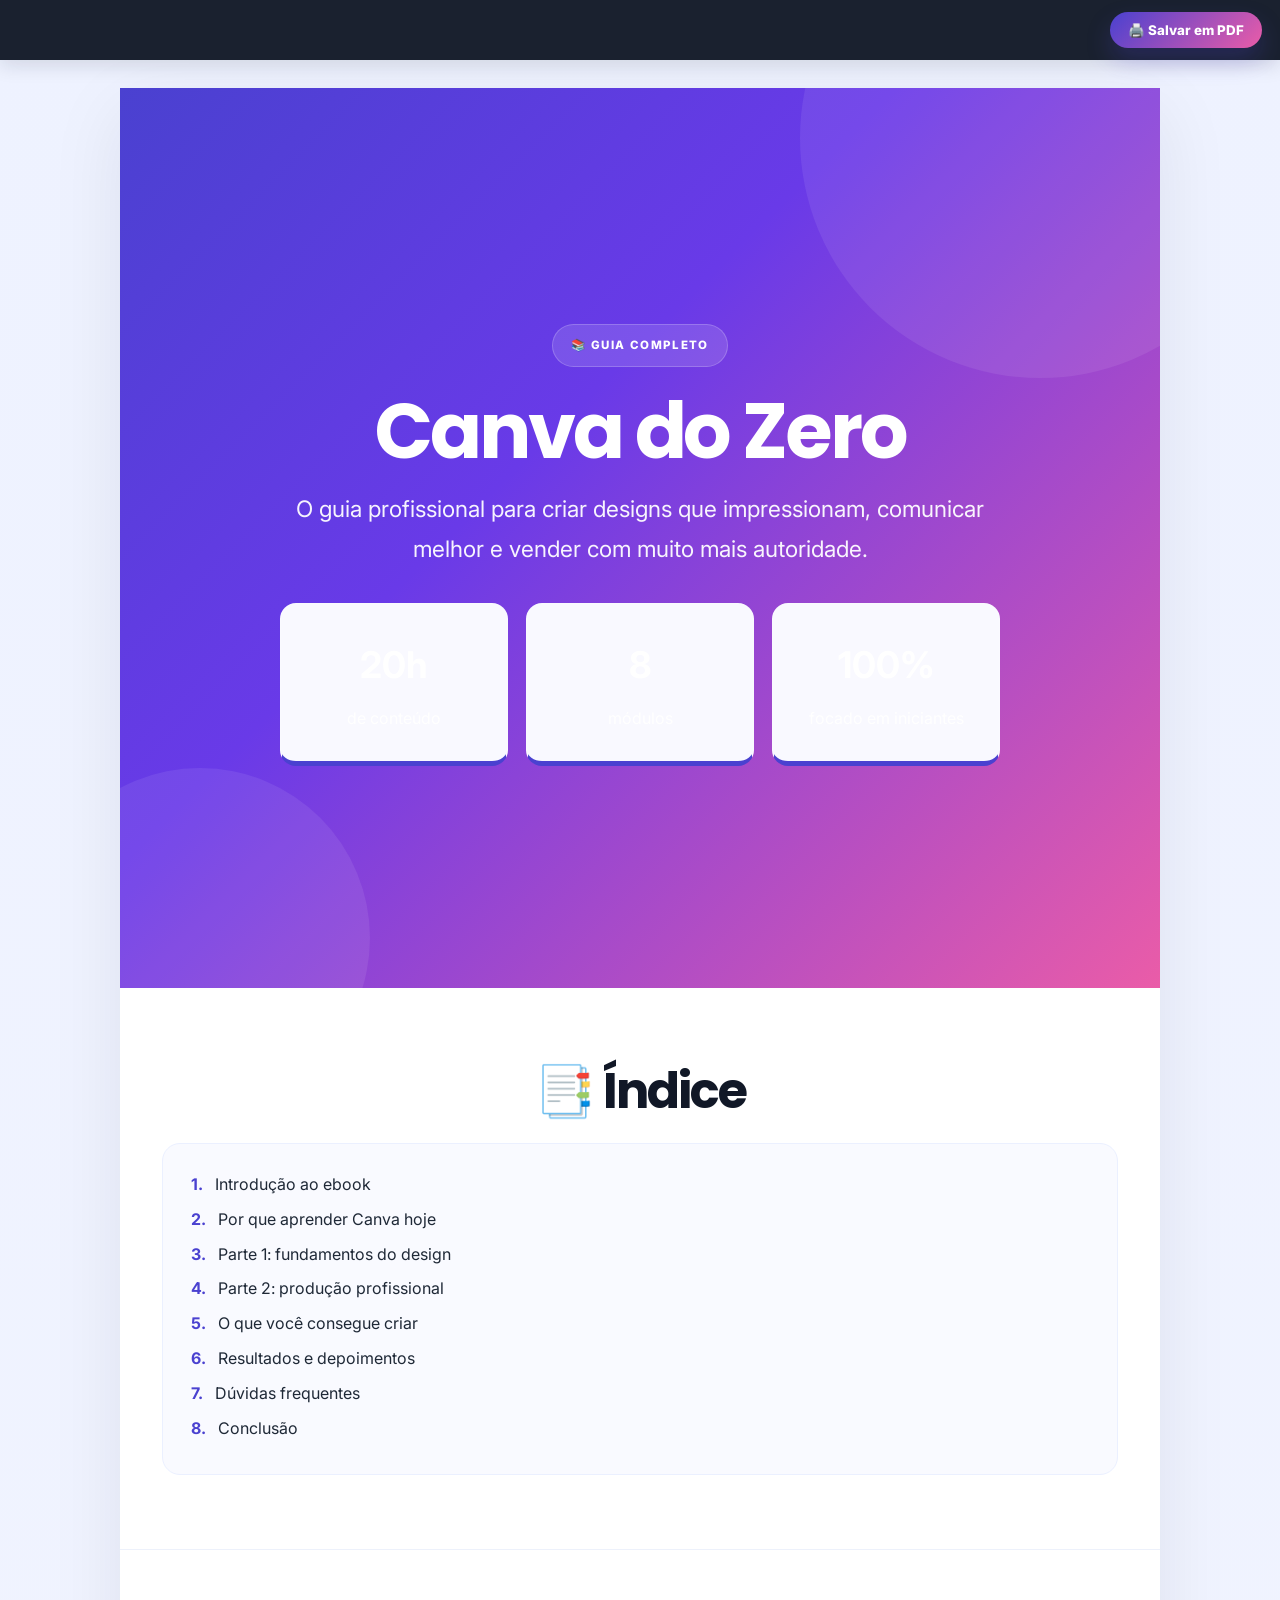
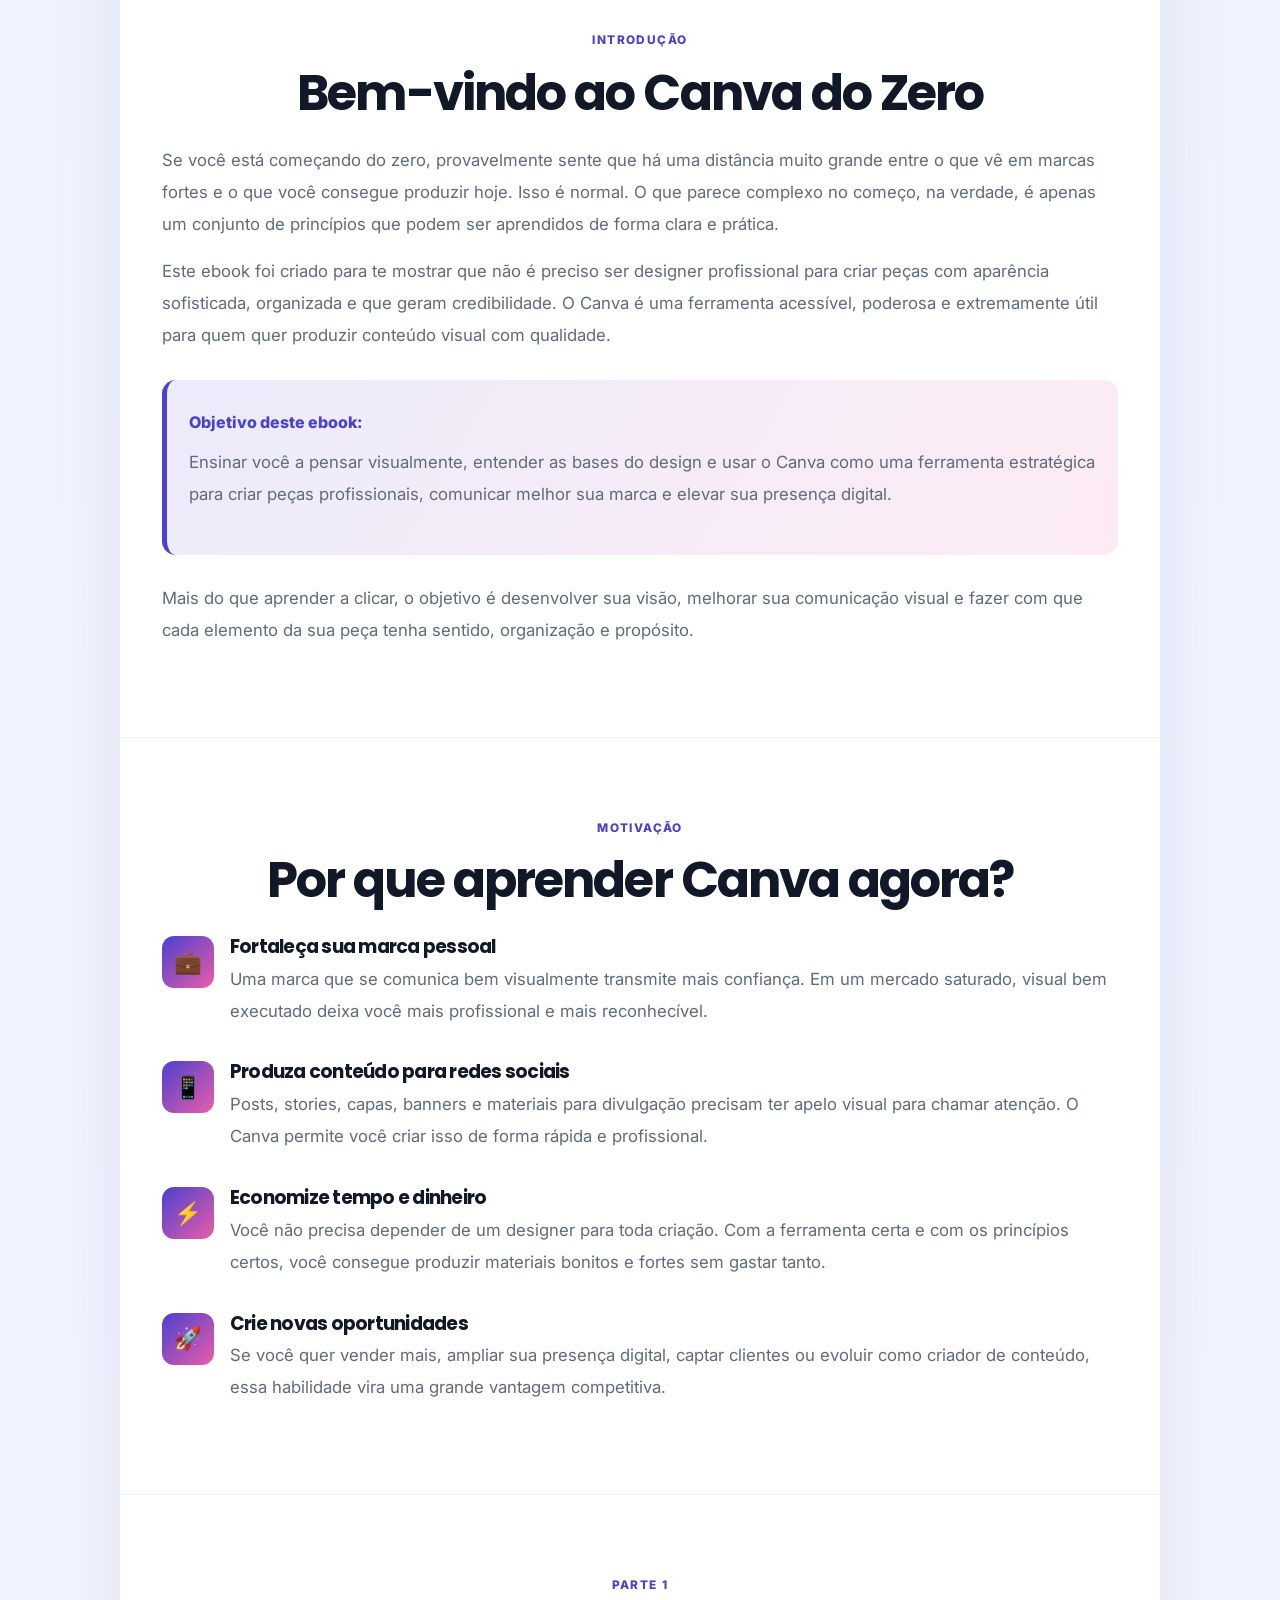
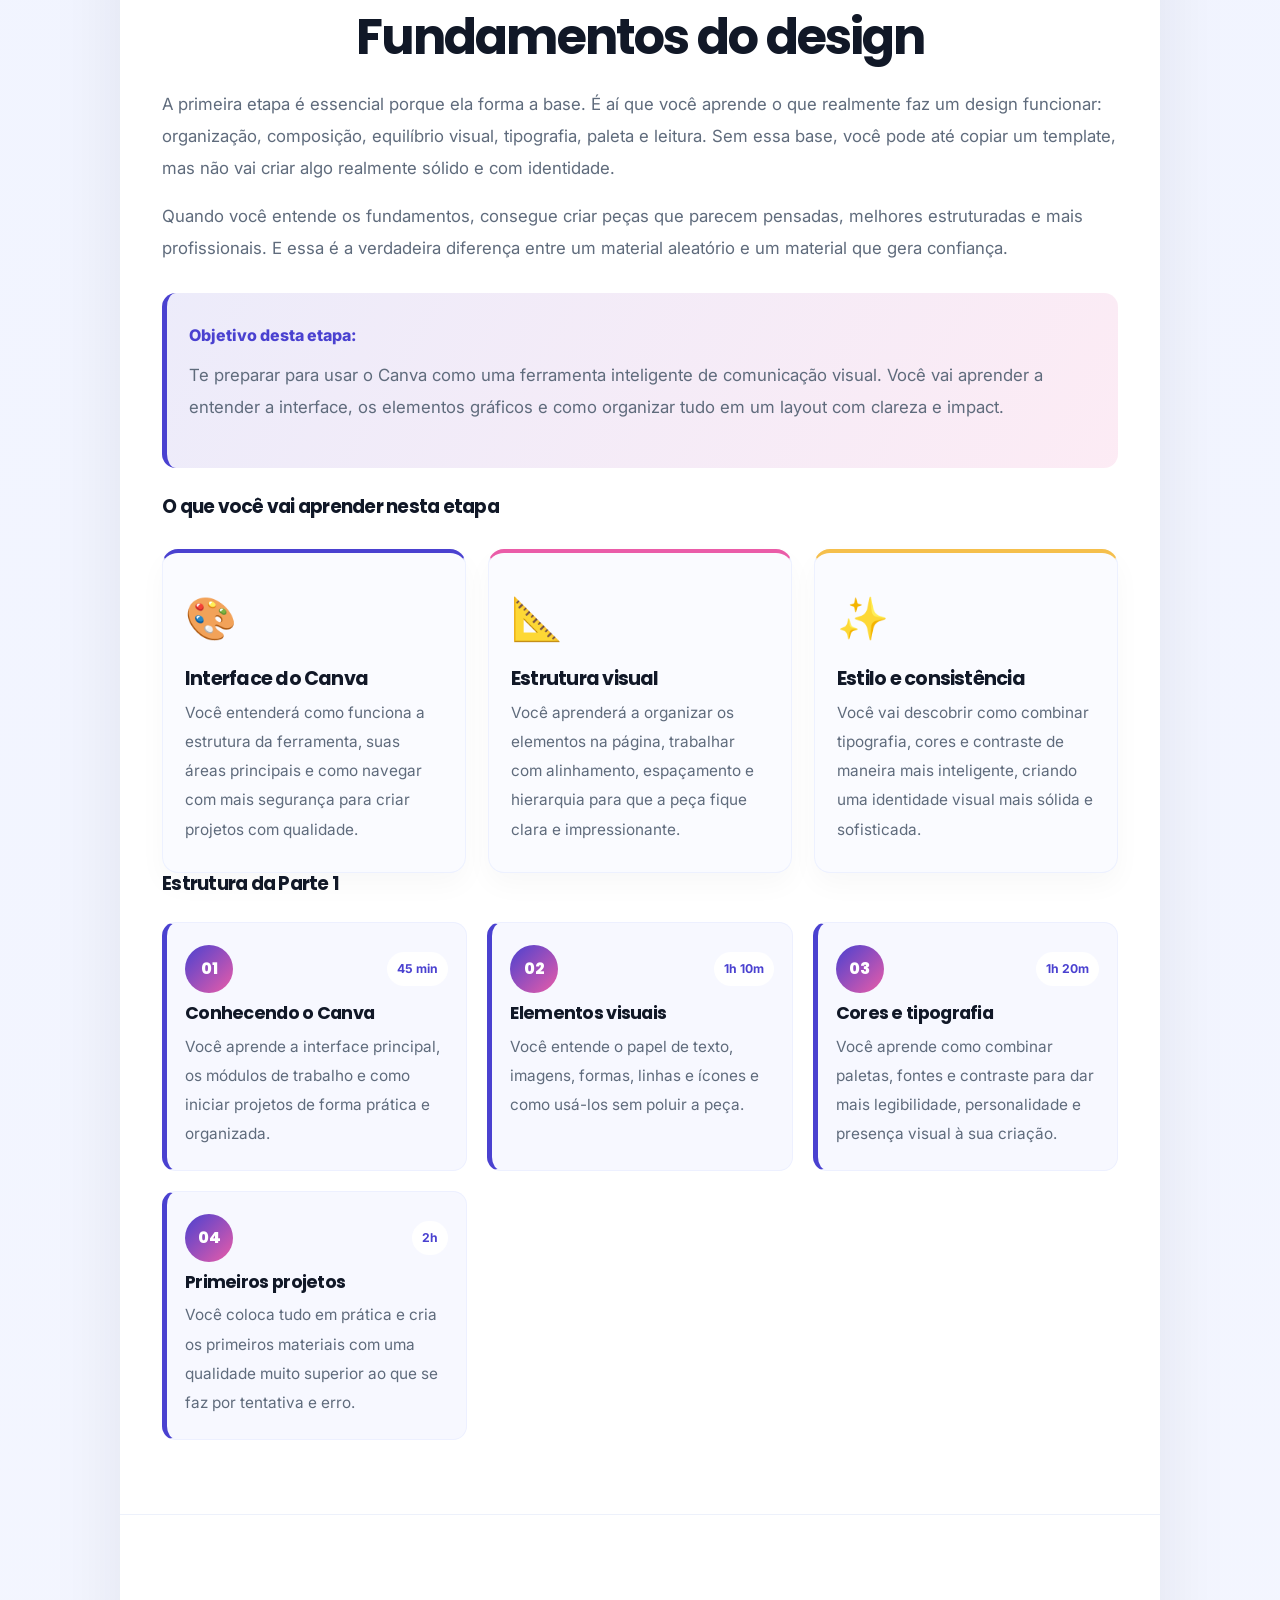
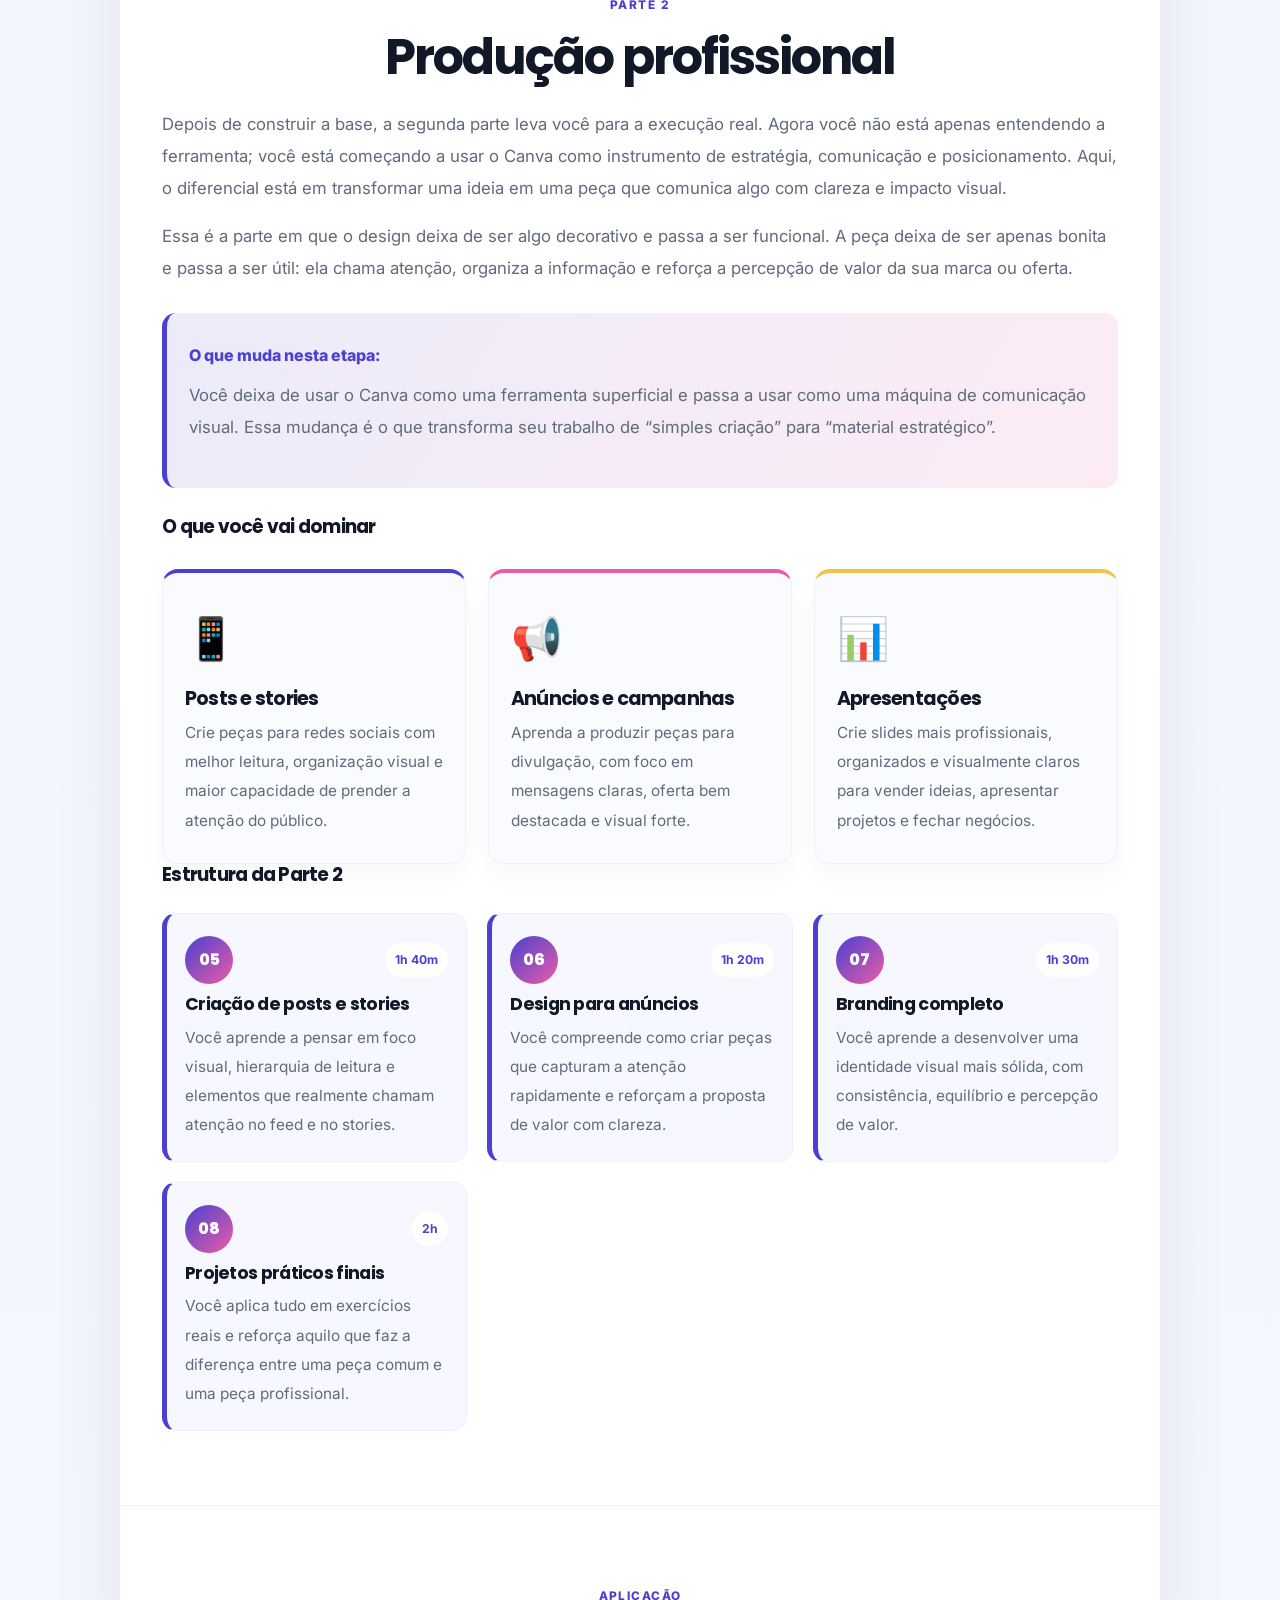
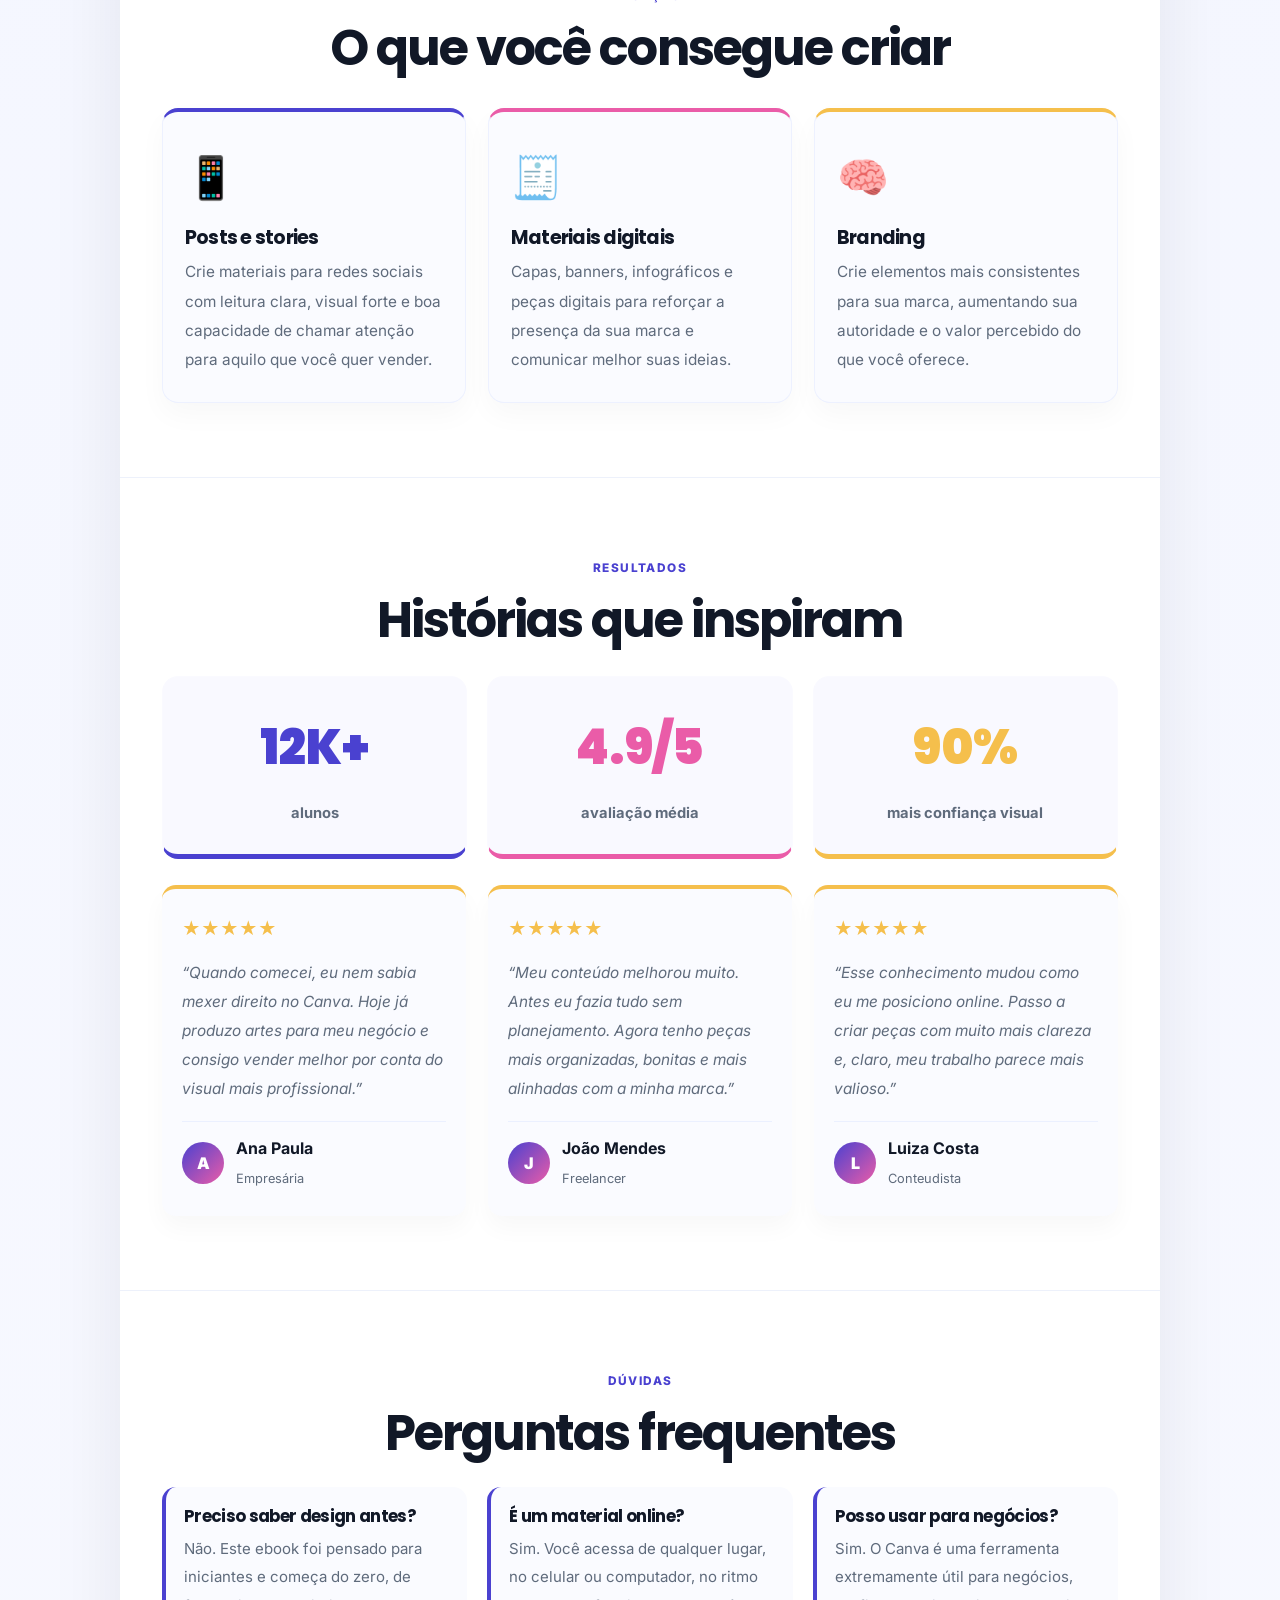
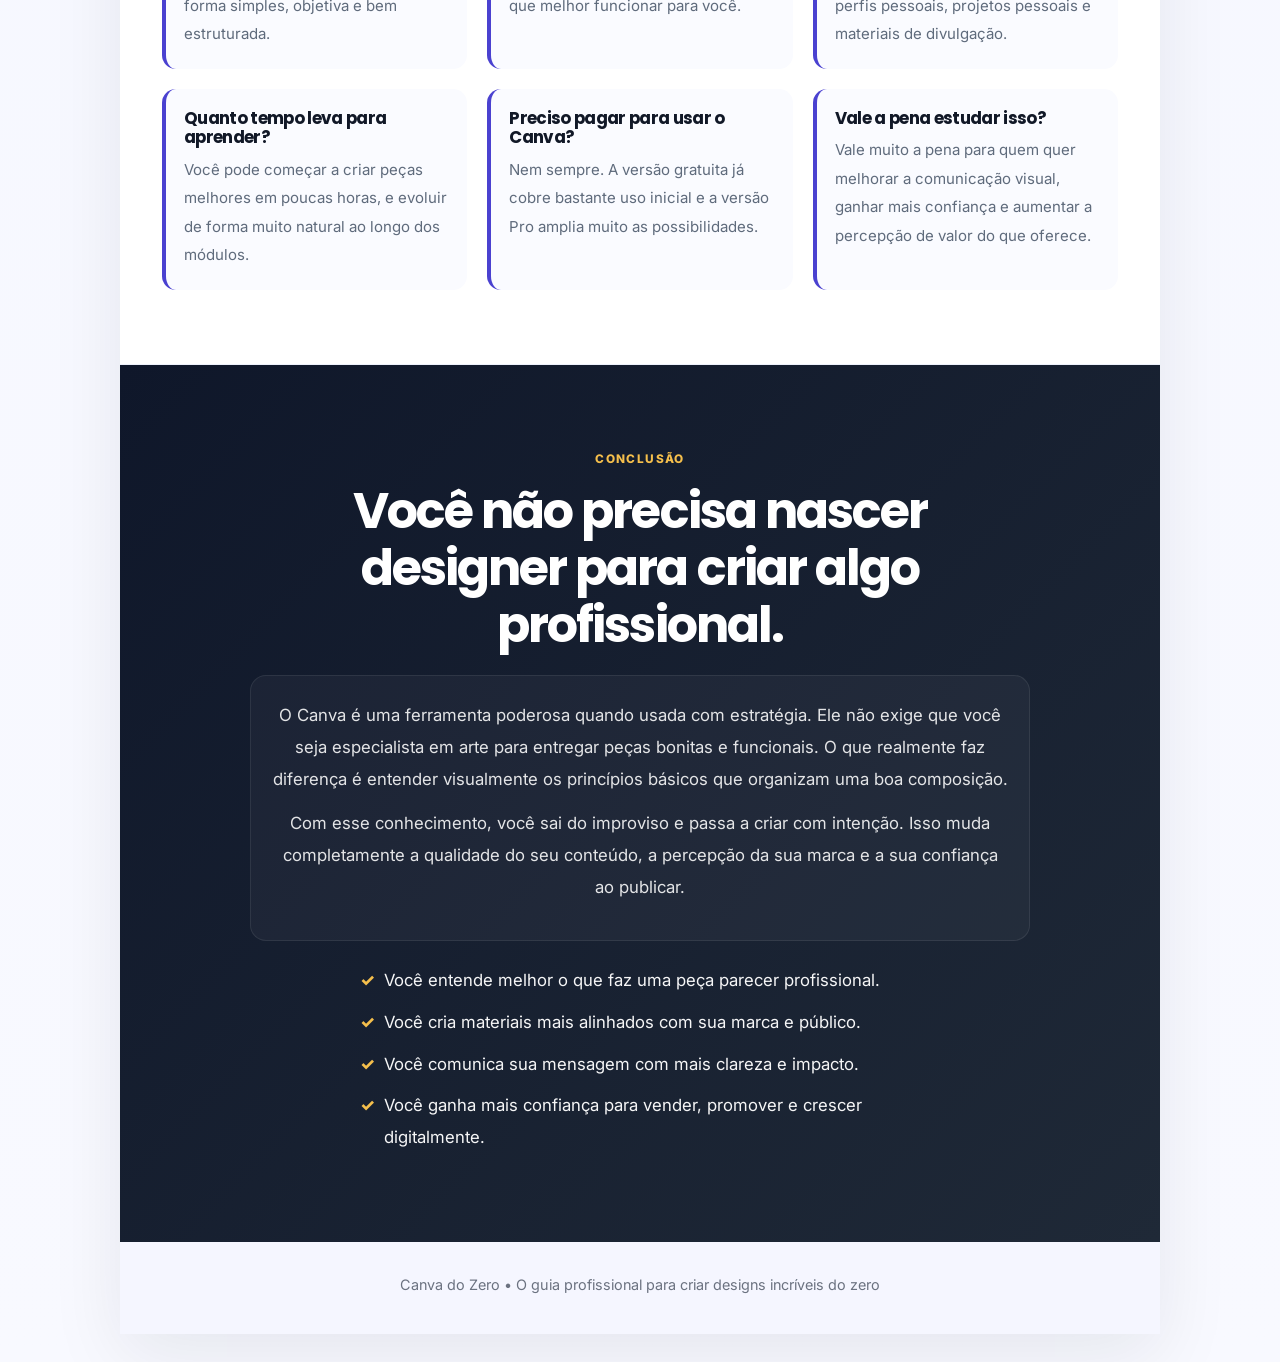
==== commit 54d74271: "Adiciona versão do ebook pronta para imprimir e salvar em PDF pelo navegador" ====
--- a/ebook-completo.html
+++ b/ebook-completo.html
@@ -44,6 +44,36 @@
       overflow: hidden;
     }
 
+    .print-toolbar {
+      position: sticky;
+      top: 0;
+      z-index: 999;
+      background: rgba(17, 24, 39, 0.96);
+      padding: 12px 18px;
+      text-align: right;
+      box-shadow: 0 6px 18px rgba(17, 24, 39, 0.12);
+    }
+
+    .print-btn {
+      display: inline-flex;
+      align-items: center;
+      justify-content: center;
+      gap: 8px;
+      border: none;
+      border-radius: 999px;
+      background: linear-gradient(135deg, var(--primary), var(--secondary));
+      color: white;
+      padding: 10px 18px;
+      font-weight: 800;
+      cursor: pointer;
+      font-family: 'Inter', sans-serif;
+      box-shadow: 0 12px 24px rgba(74, 65, 208, 0.25);
+    }
+
+    .print-btn:hover {
+      transform: translateY(-1px);
+    }
+
     .cover {
       position: relative;
       background: linear-gradient(135deg, var(--primary) 0%, var(--primary-2) 40%, var(--secondary) 100%);
@@ -489,9 +519,58 @@
       .section { padding: 54px 20px; }
       .summary { padding: 58px 20px; }
     }
+
+    @page {
+      size: A4;
+      margin: 12mm 10mm;
+    }
+
+    @media print {
+      body {
+        background: #fff;
+      }
+
+      .print-toolbar {
+        display: none !important;
+      }
+
+      .page {
+        max-width: none;
+        width: 100%;
+        margin: 0;
+        box-shadow: none;
+      }
+
+      .cover,
+      .section,
+      .summary,
+      .footer {
+        page-break-inside: avoid;
+        break-inside: avoid;
+      }
+
+      .cover {
+        min-height: auto;
+        padding: 50px 20px 40px;
+      }
+
+      .section,
+      .summary {
+        padding-top: 36px;
+        padding-bottom: 36px;
+      }
+
+      .summary {
+        background: #111827;
+      }
+    }
   </style>
 </head>
 <body>
+  <div class="print-toolbar no-print">
+    <button class="print-btn" type="button" onclick="window.print()">🖨️ Salvar em PDF</button>
+  </div>
+
   <div class="page">
     <section class="cover">
       <div class="cover-content">
